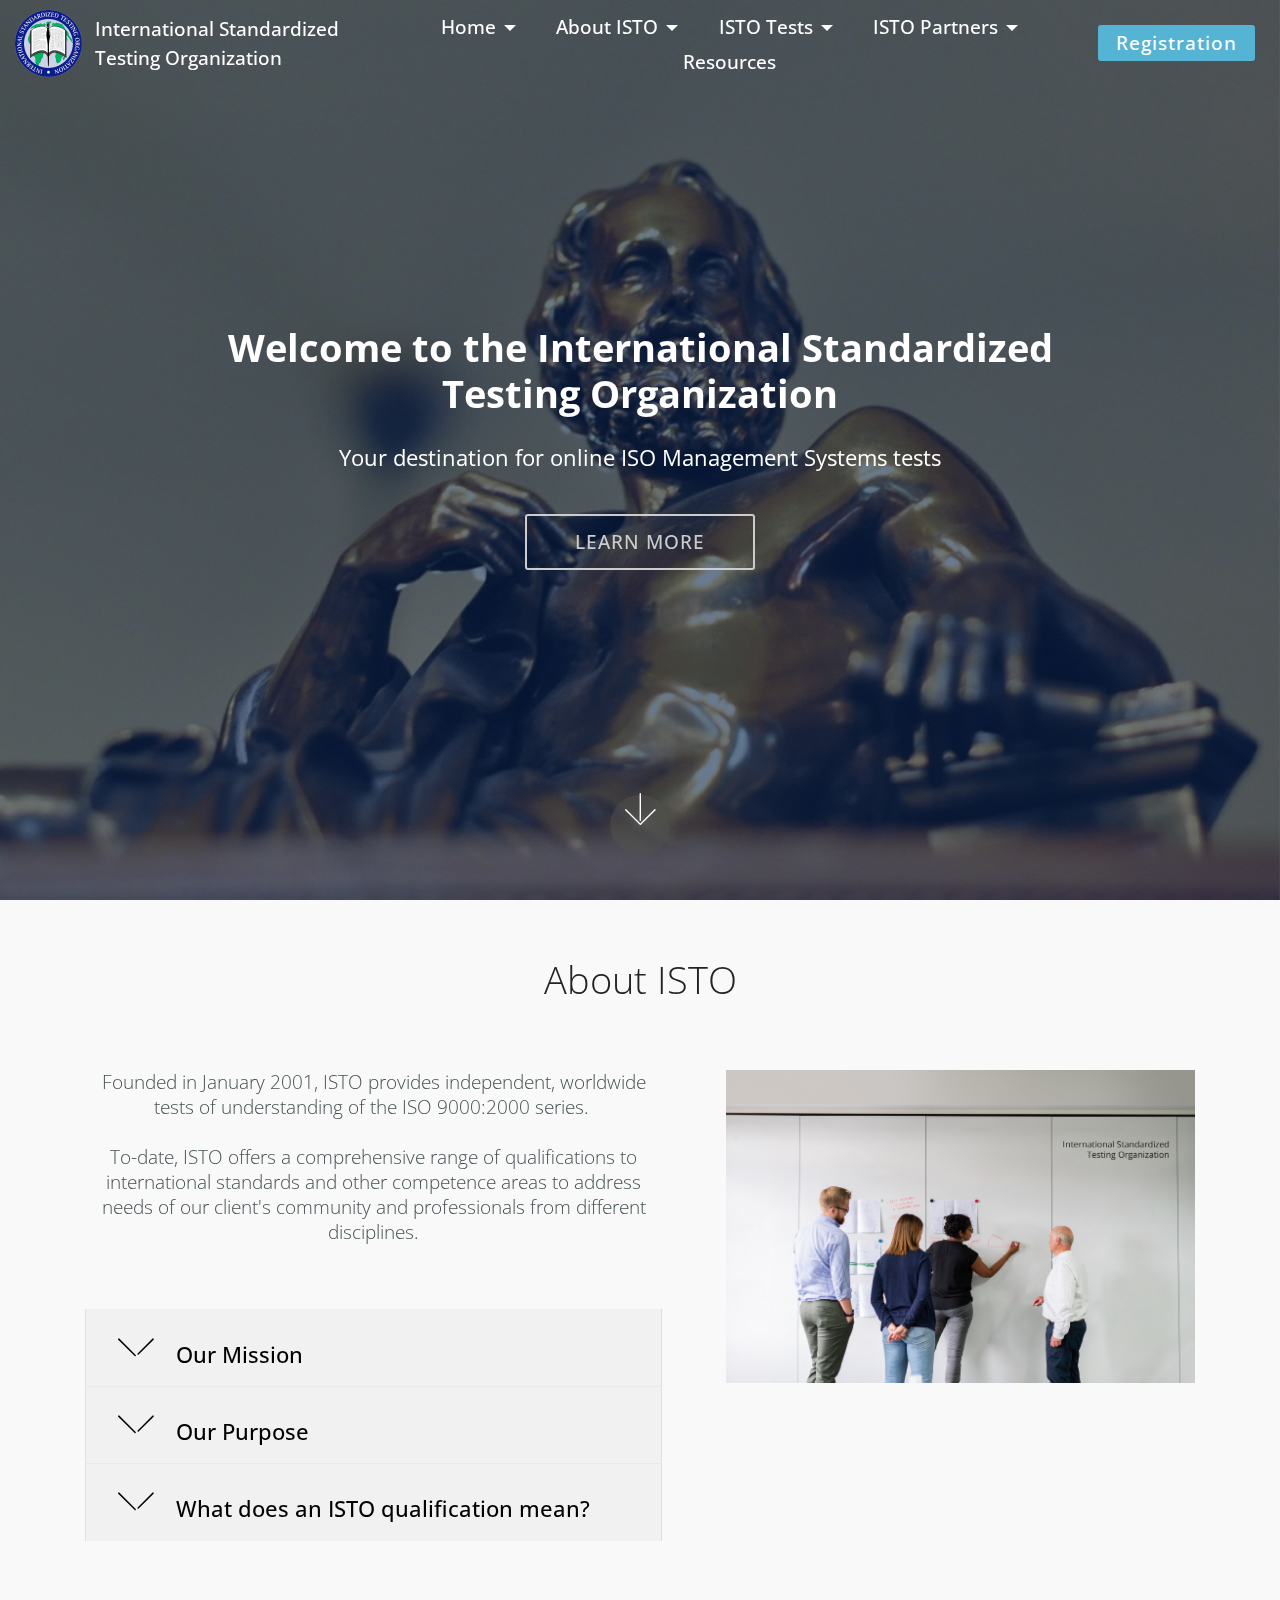
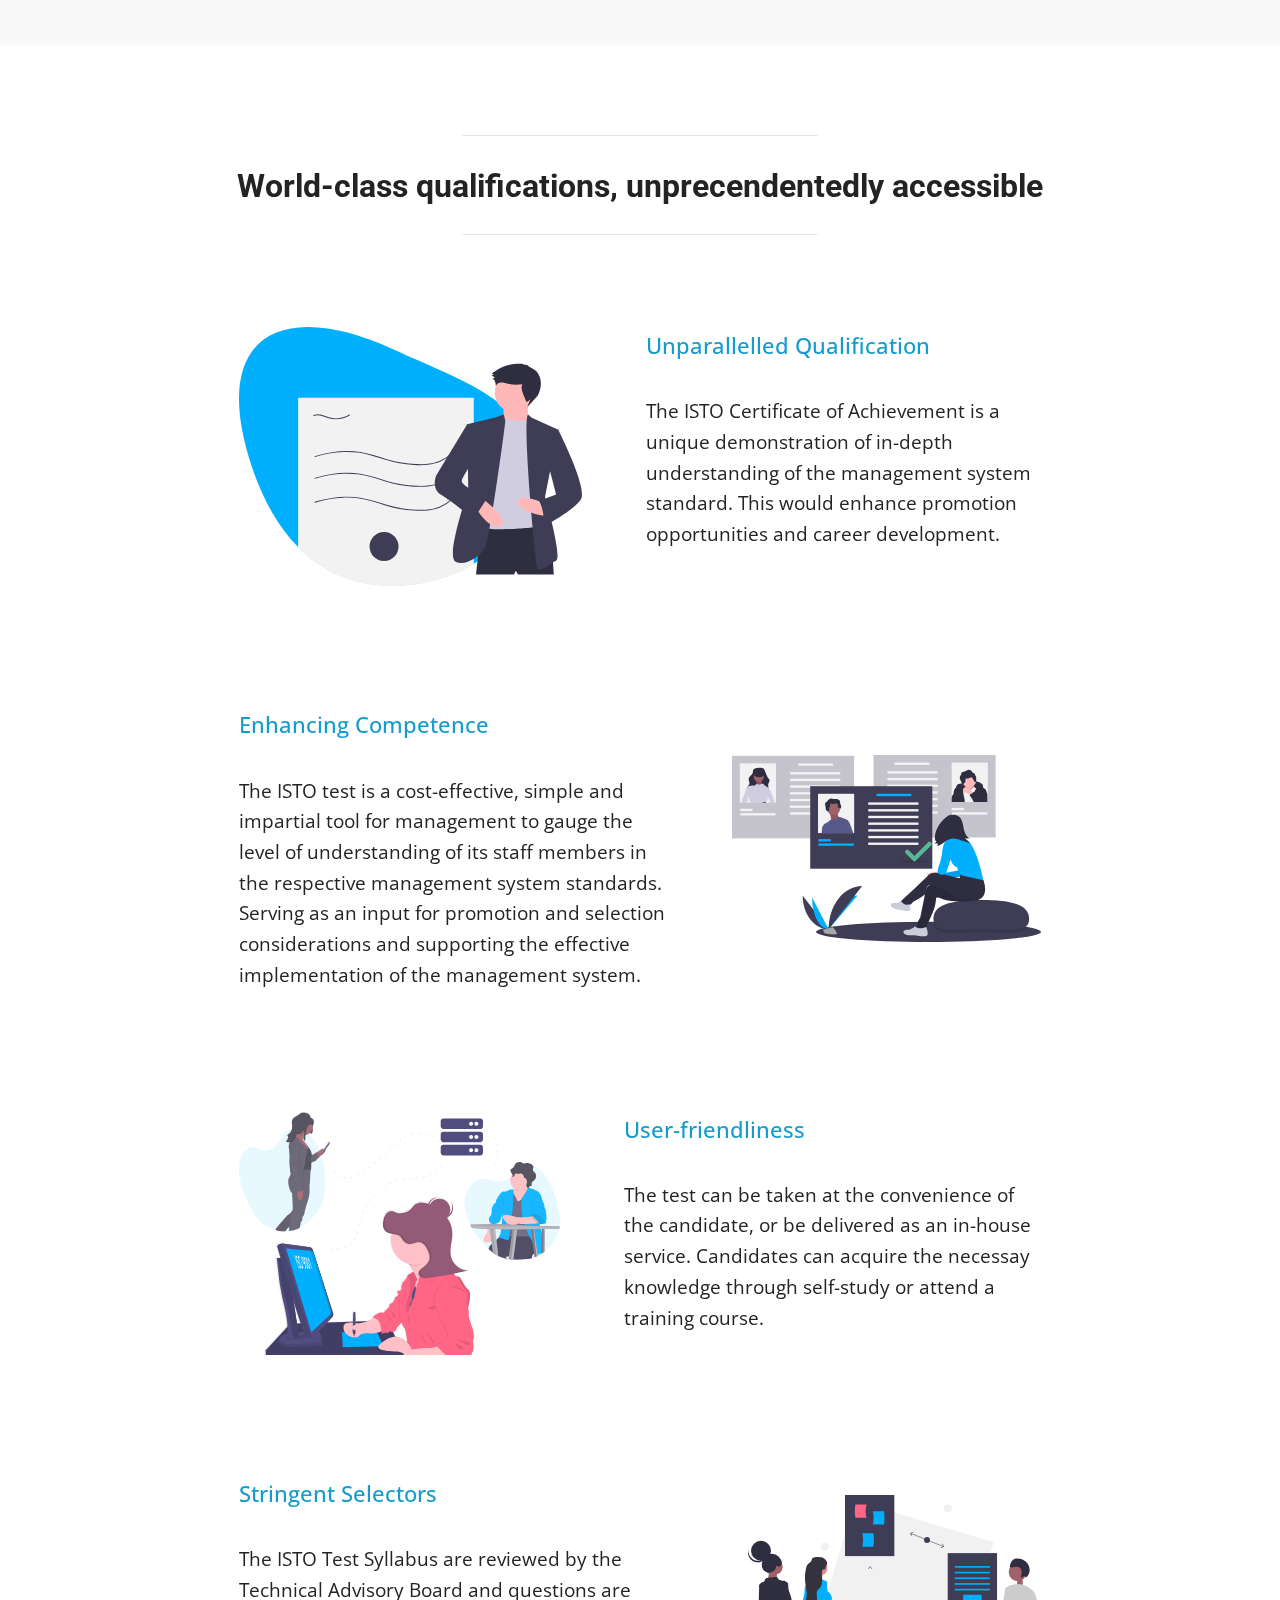
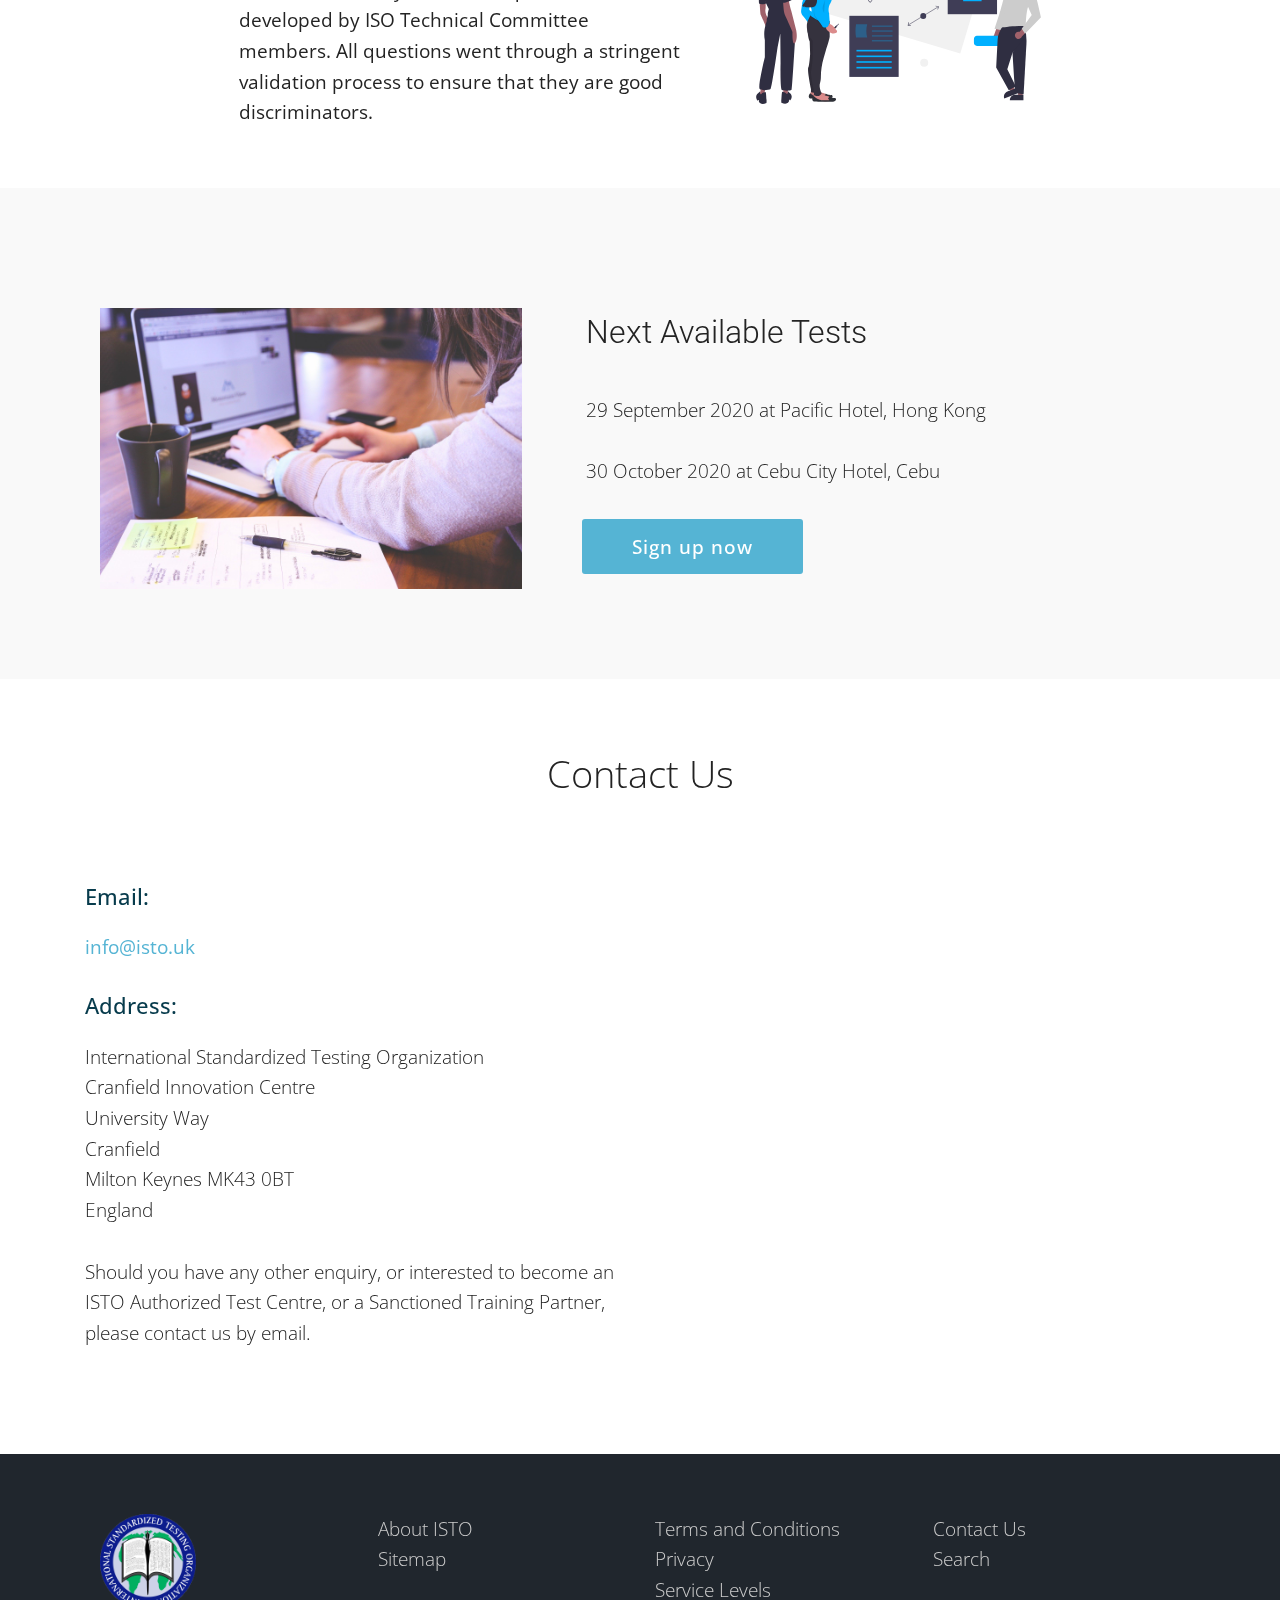
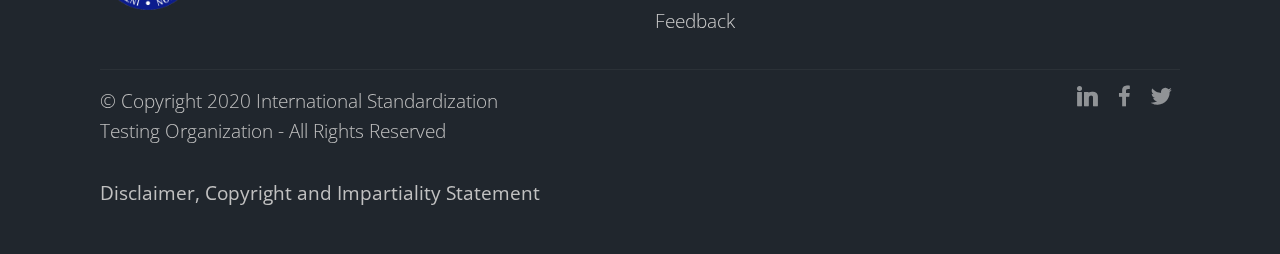
==== index.html @ c4fb092b "buttons and pics" ====
<!DOCTYPE html>
<html  >
<head>
  <!-- Site made with Mobirise Website Builder v4.12.3, https://mobirise.com -->
  <meta charset="UTF-8">
  <meta http-equiv="X-UA-Compatible" content="IE=edge">
  <meta name="generator" content="Mobirise v4.12.3, mobirise.com">
  <meta name="viewport" content="width=device-width, initial-scale=1, minimum-scale=1">
  <link rel="shortcut icon" href="assets/images/isto-logo-transparent-copy-134x134.png" type="image/x-icon">
  <meta name="description" content="ISTO | International Standardized Testing Organization">
  
  
  <title>ISTO | International Standardized Testing Organization</title>
  <link rel="stylesheet" href="assets/web/assets/mobirise-icons/mobirise-icons.css">
  <link rel="stylesheet" href="assets/bootstrap/css/bootstrap.min.css">
  <link rel="stylesheet" href="assets/bootstrap/css/bootstrap-grid.min.css">
  <link rel="stylesheet" href="assets/bootstrap/css/bootstrap-reboot.min.css">
  <link rel="stylesheet" href="assets/socicon/css/styles.css">
  <link rel="stylesheet" href="assets/tether/tether.min.css">
  <link rel="stylesheet" href="assets/dropdown/css/style.css">
  <link rel="stylesheet" href="assets/theme/css/style.css">
  <link rel="preload" as="style" href="assets/mobirise/css/mbr-additional.css"><link rel="stylesheet" href="assets/mobirise/css/mbr-additional.css" type="text/css">
  
  
  
</head>
<body>
  <section class="menu cid-s66yVhahNC" once="menu" id="menu2-71">

    

    <nav class="navbar navbar-dropdown TopMenuUnderline navbar-fixed-top navbar-expand-lg">

    
        
        
      
        
        
        <div class="container">
            <div class="navbar-brand">
                <span class="navbar-logo">
                    <a href="index.html">
                        <img src="assets/images/isto-logo-transparent-copy-134x134.png" alt="" title="" style="height: 4.2rem;">
                    </a>
                </span>
                <span class="navbar-caption-wrap"><a class="navbar-caption text-success display-4" href="index.html">International Standardized <br>Testing Organization&nbsp;</a></span>
            </div>
            <button class="navbar-toggler" type="button" data-toggle="collapse" data-target="#navbarSupportedContent" aria-controls="navbarNavAltMarkup" aria-expanded="false" aria-label="Toggle navigation">
                <div class="hamburger">
                    <span></span>
                    <span></span>
                    <span></span>
                    <span></span>
                </div>
            </button>
            <div class="collapse navbar-collapse" id="navbarSupportedContent">
                <ul class="navbar-nav nav-dropdown" data-app-modern-menu="true"><li class="nav-item dropdown">
                        <a class="nav-link link dropdown-toggle text-success display-4" href="index.html" data-toggle="dropdown-submenu" aria-expanded="false">
                            Home</a><div class="dropdown-menu"><a class="dropdown-item text-success display-4" href="index.html#home">Welcome</a><a class="dropdown-item text-success display-4" href="index.html#about">About ISTO</a><a class="dropdown-item text-success display-4" href="index.html#reasons">Why choose Us</a><a class="dropdown-item text-success display-4" href="index.html#update">Next Available Test</a><a class="dropdown-item text-success display-4" href="index.html#contact">Contact Us</a></div>
                    </li><li class="nav-item dropdown"><a class="nav-link link dropdown-toggle text-success display-4" href="index.html" data-toggle="dropdown-submenu" aria-expanded="false">About ISTO</a><div class="dropdown-menu"><a class="dropdown-item text-success display-4" href="index.html" aria-expanded="false">Who are we?</a><a class="dropdown-item text-success display-4" href="index.html" aria-expanded="false">ISTO Governance</a><a class="dropdown-item text-success display-4" href="index.html" aria-expanded="false">Core Values</a><a class="dropdown-item text-success display-4" href="index.html" aria-expanded="false">What Our Clients Say</a><a class="dropdown-item text-success display-4" href="index.html" aria-expanded="false">ISTO Policies</a></div></li><li class="nav-item dropdown"><a class="nav-link link text-success dropdown-toggle display-4" href="index.html" data-toggle="dropdown-submenu" aria-expanded="true">ISTO Tests</a><div class="dropdown-menu"><div class="dropdown"><a class="text-success dropdown-item dropdown-toggle display-4" href="abouttests.html" data-toggle="dropdown-submenu" aria-expanded="false">About ISTO Test</a><div class="dropdown-menu dropdown-submenu"><a class="text-success dropdown-item display-4" href="abouttests.html#introduction">Introduction</a><a class="text-success dropdown-item display-4" href="abouttests.html#significance">Significance</a><a class="text-success dropdown-item display-4" href="abouttests.html#levelsandstandards">Levels of Test and Standards</a><a class="text-success dropdown-item display-4" href="abouttests.html#analytics">Test Analytics</a><a class="text-success dropdown-item display-4" href="abouttests.html#outcome">Test Oucome</a></div></div><div class="dropdown"><a class="text-success dropdown-item dropdown-toggle display-4" href="#top" data-toggle="dropdown-submenu" aria-expanded="false">Schedules and Registration</a><div class="dropdown-menu dropdown-submenu"><a class="text-success dropdown-item display-4" href="tests.html#schedule">Test Schedules</a><a class="text-success dropdown-item display-4" href="tests.html#registrationprocess">Test Registration</a><a class="text-success dropdown-item display-4" href="tests.html#centres">Computer-based Test Centres</a><a class="text-success dropdown-item display-4" href="tests.html#faq">FAQ</a></div></div><div class="dropdown"><a class="text-success dropdown-item dropdown-toggle display-4" href="#top" data-toggle="dropdown-submenu" aria-expanded="true">Getting Prepared</a><div class="dropdown-menu dropdown-submenu"><a class="text-success dropdown-item display-4" href="preparation.html#getprepared">1. Getting Prepared</a><a class="text-success dropdown-item display-4" href="preparation.html#nightbefore">2. The Night Before</a><a class="text-success dropdown-item display-4" href="preparation.html#expect">3. What to Expect</a><a class="text-success dropdown-item display-4" href="preparation.html#testing">4. During the Test</a><a class="text-success dropdown-item display-4" href="preparation.html#finish">5. After the Test</a></div></div></div></li><li class="nav-item dropdown"><a class="nav-link link text-success dropdown-toggle display-4" href="index.html" data-toggle="dropdown-submenu" aria-expanded="false">ISTO Partners</a><div class="dropdown-menu"><a class="text-success dropdown-item display-4" href="partner.html">Become an Authorized Test Centre</a><a class="text-success dropdown-item display-4" href="stp.html">Sanctioned Training Partners (STP)</a></div></li><li class="nav-item"><a class="nav-link link text-success display-4" href="index.html">Resources</a></li></ul>
                
                <div class="navbar-buttons mbr-section-btn"><a class="btn btn-sm btn-danger display-4" href="index.html" target="_blank">Registration</a></div>
            </div>
        </div>
    </nav>

</section>

<section class="engine"><a href="https://mobirise.info/o">free portfolio site templates</a></section><section class="header5 cid-s11t3XRa7o mbr-fullscreen mbr-parallax-background" id="home">

    

    <div class="mbr-overlay" style="opacity: 0.6; background-color: rgb(7, 33, 81);">
    </div>
    <div class="container">
        <div class="row justify-content-center">
            <div class="mbr-white col-md-10">
                <h1 class="mbr-section-title align-center pb-3 mbr-fonts-style display-1"><strong>Welcome to the International Standardized Testing Organization</strong></h1>
                <p class="mbr-text align-center display-5 pb-3 mbr-fonts-style">
                   Your destination for online ISO Management Systems tests
                </p>
                <div class="mbr-section-btn align-center"><a class="btn btn-md btn-success-outline display-4" href="index.html#accordion2-r">LEARN MORE</a></div>
            </div>
        </div>
    </div>

    <div class="mbr-arrow hidden-sm-down" aria-hidden="true">
        <a href="index.html#accordion2-r">
            <i class="mbri-down mbr-iconfont"></i>
        </a>
    </div>
</section>

<section class="mbr-section content4 cid-s5Eyf2fXId" id="about">

    

    <div class="container">
        <div class="media-container-row">
            <div class="title col-12 col-md-8">
                <h2 class="align-center pb-3 mbr-fonts-style display-1">
                    About ISTO</h2>
                
                
            </div>
        </div>
    </div>
</section>

<section class="accordion2 cid-s11pBnctIb" id="accordion2-r">

    


    
    <div class="container">
        <div class="media-container-row pt-5">
            <div class="accordion-content">
                
                <h3 class="mbr-section-subtitle align-center mbr-light mbr-fonts-style display-7">Founded in January 2001, ISTO provides independent, worldwide tests of understanding of the ISO 9000:2000 series.&nbsp;<div><br></div><div>To-date, ISTO offers a comprehensive range of qualifications to international standards and other competence areas to address needs of our client's community and professionals from different disciplines.</div></h3>
                <div id="bootstrap-accordion_2" class="panel-group accordionStyles accordion pt-5 mt-3" role="tablist" aria-multiselectable="true">
                        <div class="card">
                            <div class="card-header" role="tab" id="headingOne">
                                <a role="button" class="collapsed panel-title text-black" data-toggle="collapse" data-core="" href="#collapse1_2" aria-expanded="false" aria-controls="collapse1">
                                    <h4 class="mbr-fonts-style display-5">
                                        <span class="sign mbr-iconfont mbri-arrow-down inactive"></span>&nbsp;Our Mission</h4>
                                </a>
                            </div>
                            <div id="collapse1_2" class="panel-collapse noScroll collapse" role="tabpanel" aria-labelledby="headingOne" data-parent="#bootstrap-accordion_2">
                                <div class="panel-body p-4">
                                    <p class="mbr-fonts-style panel-text display-7">
                                       To provide independent and impartial, cost-effective, respected and globally recognized qualifications in international standards or other competence areas to individuals around the globe.</p>
                                </div>
                            </div>
                        </div>
                
                        <div class="card">
                            <div class="card-header" role="tab" id="headingTwo">
                                <a role="button" class="collapsed panel-title text-black" data-toggle="collapse" data-core="" href="#collapse2_2" aria-expanded="false" aria-controls="collapse2">
                                    <h4 class="mbr-fonts-style mbr-fonts-style display-5">
                                        <span class="sign mbr-iconfont mbri-arrow-down inactive"></span>&nbsp;Our Purpose</h4>
                                </a>
                                
                            </div>
                            <div id="collapse2_2" class="panel-collapse noScroll collapse" role="tabpanel" aria-labelledby="headingTwo" data-parent="#bootstrap-accordion_2">
                                <div class="panel-body p-4">
                                    <p class="mbr-fonts-style panel-text display-7">
                                       To enhance the effectiveness of ISO management system standards implementation by offering global benchmark qualifications in the understanding and implementation of the standards.</p>
                                </div>
                            </div>
                        </div>
                
                        <div class="card">
                            <div class="card-header" role="tab" id="headingThree">
                                <a role="button" class="collapsed panel-title text-black" data-toggle="collapse" data-core="" href="#collapse3_2" aria-expanded="false" aria-controls="collapse3">
                                    <h4 class="mbr-fonts-style display-5">
                                        <span class="sign mbr-iconfont mbri-arrow-down inactive"></span>&nbsp;What does an ISTO qualification mean?</h4>
                                </a>
                            </div>
                            <div id="collapse3_2" class="panel-collapse noScroll collapse" role="tabpanel" aria-labelledby="headingThree" data-parent="#bootstrap-accordion_2">
                                <div class="panel-body p-4">
                                    <p class="mbr-fonts-style panel-text display-7">‣ &nbsp;an opportunity for professionals to demonstrate their knowledge and skills<br>‣ &nbsp;a platform to acquire qualifications in the understanding and implementation of the standards and other competence areas<br>‣ &nbsp;satisfies the often-required criteria in the selection of staff members<br>‣ &nbsp;a basis for the responsible dissemination of knowledge by training organizations<br>‣ &nbsp;a validating tool on continuing professional development<br></p>
                                </div>
                            </div>
                        </div>
                
                        
                
                        
                
                        
                </div>
            </div>
            <div class="mbr-figure" style="width: 87%;">
                    <img src="assets/images/isto-meeting2-copy.png" alt="Mobirise" title="">
            </div>
        </div>
    </div>
</section>

<section class="mbr-section article content9 cid-s66Vsfl715" id="content9-7g">
    
     

    <div class="container">
        <div class="inner-container" style="width: 100%;">
            <hr class="line" style="width: 32%;">
            <div class="section-text align-center mbr-fonts-style display-2"><strong>World-class qualifications, unprecendentedly accessible</strong></div>
            <hr class="line" style="width: 32%;">
        </div>
        </div>
</section>

<section class="mbr-section content6 cid-s66Pj6jZiw" id="content6-79">
    
     
    
    <div class="container">
        <div class="media-container-row">
            <div class="col-12 col-md-9">
                <div class="media-container-row">
                    <div class="mbr-figure" style="width: 95%;">
                      <img src="assets/images/undraw-certificate-343v-1.svg" alt="Mobirise" title="">  
                    </div>
                    <div class="media-content">
                    <h2 class="mbr-title pt-2 mbr-fonts-style display-5">Unparallelled Qualification&nbsp;</h2>
                        <div class="mbr-section-text">
                            <p class="mbr-text mb-0 mbr-fonts-style display-7"><br>The ISTO Certificate of Achievement is a unique demonstration of in-depth understanding of the management system standard.  This would enhance promotion opportunities and career development.</p>
                        </div>
                    </div>
                </div>
            </div>
        </div>
    </div>
</section>

<section class="mbr-section content6 cid-s66RlLTtlg" id="content6-7d">
    
     
    
    <div class="container">
        <div class="media-container-row">
            <div class="col-12 col-md-9">
                <div class="media-container-row">
                    <div class="mbr-figure" style="width: 80%;">
                      <img src="assets/images/undraw-hire-te5y.svg" alt="Mobirise" title="">  
                    </div>
                    <div class="media-content">
                    <h2 class="mbr-title pt-2 mbr-fonts-style display-5">Enhancing Competence</h2>
                        <div class="mbr-section-text">
                            <p class="mbr-text mb-0 mbr-fonts-style display-7"><br>The ISTO test is a cost-effective, simple and impartial tool for management to gauge the level of understanding of its staff members in the respective management system standards.  Serving as an input for promotion and selection considerations and supporting the effective implementation of the management system.</p>
                        </div>
                    </div>
                </div>
            </div>
        </div>
    </div>
</section>

<section class="mbr-section content6 cid-s66RmeBFLn" id="content6-7e">
    
     
    
    <div class="container">
        <div class="media-container-row">
            <div class="col-12 col-md-9">
                <div class="media-container-row">
                    <div class="mbr-figure" style="width: 85%;">
                      <img src="assets/images/userfriendly.svg" alt="Mobirise" title="">  
                    </div>
                    <div class="media-content">
                    <h2 class="mbr-title pt-2 mbr-fonts-style display-5">User-friendliness</h2>
                        <div class="mbr-section-text">
                            <p class="mbr-text mb-0 mbr-fonts-style display-7"><br>The test can be taken at the convenience of the candidate, or be delivered as an in-house service. Candidates can acquire the necessay knowledge through self-study or attend a training course.</p>
                        </div>
                    </div>
                </div>
            </div>
        </div>
    </div>
</section>

<section class="mbr-section content6 cid-s66RHcBLVm" id="content6-7f">
    
     
    
    <div class="container">
        <div class="media-container-row">
            <div class="col-12 col-md-9">
                <div class="media-container-row">
                    <div class="mbr-figure" style="width: 75%;">
                      <img src="assets/images/process-svg-1.svg" alt="Mobirise" title="">  
                    </div>
                    <div class="media-content">
                    <h2 class="mbr-title pt-2 mbr-fonts-style display-5">Stringent Selectors</h2>
                        <div class="mbr-section-text">
                            <p class="mbr-text mb-0 mbr-fonts-style display-7">
                               <strong><br></strong>The ISTO Test Syllabus are reviewed by the Technical Advisory Board and questions are developed by ISO Technical Committee members.  All questions went through a stringent validation process to ensure that they are good discriminators.<br></p>
                        </div>
                    </div>
                </div>
            </div>
        </div>
    </div>
</section>

<section class="services2 cid-s5EclpMUT2" id="update">
    <!---->
    
    <!---->
    <!--Overlay-->
    
    <!--Container-->
    <div class="container">
        <div class="col-md-12">
            <div class="media-container-row">
                <div class="mbr-figure" style="width: 45%;">
                    <img src="assets/images/mbr-14.jpg" alt="Mobirise" title="">
                </div>
                <div class="align-left aside-content">
                    <h2 class="mbr-title pt-2 mbr-fonts-style display-2">
                        Next Available Tests</h2>
                    <div class="mbr-section-text">
                        <p class="mbr-text text1 pt-2 mbr-light mbr-fonts-style display-7">
                            <br>29 September 2020 at Pacific Hotel, Hong Kong<br><br>30 October 2020 at Cebu City Hotel, Cebu<br></p>
                        
                    </div>
                    <!--Btn-->
                    <div class="mbr-section-btn pt-3 align-left"><a href="index.html" class="btn btn-danger display-4">
                            Sign up now</a></div>
                </div>
            </div>
        </div>
    </div>
</section>

<section class="mbr-section contacts1 cid-s10NAbdMNH" id="contact">
    <!---->
    
    <!---->
    <!--Overlay-->
    
    <!--Container-->
    <div class="container">
        <div class="row">
            <!--Titles-->
            <div class="title col-12">
                <h2 class="align-left mbr-fonts-style display-1">
                    Contact Us<br></h2>
                <h3 class="mbr-section-subtitle mbr-light mbr-fonts-style pt-3 display-5"><br></h3>
            </div>
            <!--Left-->
            <div class="col-12 col-md-6">
                <div class="left-block wrapper">
                    
                    <div class="b b-phone">
                        <h5 class="align-left mbr-fonts-style m-0 display-5">Email:</h5>
                        <p class="mbr-text align-left mbr-fonts-style display-7">
                            <a href="mailto:info@isto.uk">info@isto.uk</a>
                        </p>
                    </div>
                    <div class="b b-mail">
                        <h5 class="align-left mbr-fonts-style m-0 display-5">
                            Address:</h5>
                        <p class="mbr-text align-left mbr-fonts-style display-4">International Standardized Testing Organization <br>Cranfield Innovation Centre<br>University Way<br>Cranfield <br>Milton Keynes MK43 0BT<br>England<br><br>Should you have any other enquiry, or interested to become an ISTO Authorized Test Centre, or a Sanctioned Training Partner, please contact us by email.<br></p>
                    </div>
                </div>
            </div>
            <!--Right-->
            <div class="col-12 col-md-6">
                <div class="google-map"><iframe frameborder="0" style="border:0" src="https://www.google.com/maps/embed/v1/place?key=AIzaSyCy9r70T3NYf3PhvVflTo0_zdif2_IoIYs&amp;q=place_id:ChIJz3BoVFGsd0gRGIV8zJ-Ti5M" allowfullscreen=""></iframe></div>
            </div>
        </div>
    </div>
</section>

<section class="cid-s3YxJJIiMn" id="footer1-5w">

    

    

    <div class="container">
        <div class="media-container-row content text-white">
            <div class="col-12 col-md-3">
                <div class="media-wrap">
                    <a href="https://mobirise.co/">
                        <img src="assets/images/isto-logo-transparent-copy.png" alt="" title="ISTO">
                    </a>
                </div>
            </div>
            <div class="col-12 col-md-3 mbr-fonts-style display-4">
                <p class="mbr-text">About ISTO<br>Sitemap<br><br></p>
            </div>
            <div class="col-12 col-md-3 mbr-fonts-style display-4">
                <p class="mbr-text">Terms and Conditions<br>Privacy<br>Service Levels<br>Feedback</p>
            </div>
            <div class="col-12 col-md-3 mbr-fonts-style display-4">
                <p class="mbr-text">Contact Us<br>Search</p>
            </div>
        </div>
        <div class="footer-lower">
            <div class="media-container-row">
                <div class="col-sm-12">
                    <hr>
                </div>
            </div>
            <div class="media-container-row mbr-white">
                <div class="col-sm-6 copyright">
                    <p class="mbr-text mbr-fonts-style display-4">
                        © Copyright 2020 International Standardization <br>Testing Organization&nbsp;- All Rights Reserved<br><br><a href="disclaimer.html" class="text-info">Disclaimer, Copyright and Impartiality Statement</a>
                    </p>
                </div>
                <div class="col-md-6">
                    <div class="social-list align-right">
                        <div class="soc-item">
                            
                                <a href="http://testing.org"><span class="mbr-iconfont mbr-iconfont-social socicon-linkedin socicon" style="color: rgb(255, 255, 255); fill: rgb(255, 255, 255);"></span></a>
                            
                        </div>
                        <div class="soc-item">
                            <a href="https://www.facebook.com/pages/Mobirise/1616226671953247" target="_blank">
                                <span class="mbr-iconfont mbr-iconfont-social socicon-facebook socicon" style="color: rgb(255, 255, 255); fill: rgb(255, 255, 255);"></span>
                            </a>
                        </div>
                        <div class="soc-item">
                            <a href="https://www.youtube.com/c/mobirise" target="_blank">
                                <span class="mbr-iconfont mbr-iconfont-social socicon-twitter socicon"></span>
                            </a>
                        </div>
                        
                        
                        
                    </div>
                </div>
            </div>
        </div>
    </div>
</section>


  <script src="assets/web/assets/jquery/jquery.min.js"></script>
  <script src="assets/popper/popper.min.js"></script>
  <script src="assets/bootstrap/js/bootstrap.min.js"></script>
  <script src="assets/smoothscroll/smooth-scroll.js"></script>
  <script src="assets/tether/tether.min.js"></script>
  <script src="assets/mbr-switch-arrow/mbr-switch-arrow.js"></script>
  <script src="assets/dropdown/js/nav-dropdown.js"></script>
  <script src="assets/dropdown/js/navbar-dropdown.js"></script>
  <script src="assets/touchswipe/jquery.touch-swipe.min.js"></script>
  <script src="assets/parallax/jarallax.min.js"></script>
  <script src="assets/theme/js/script.js"></script>
  
  
 <div id="scrollToTop" class="scrollToTop mbr-arrow-up"><a style="text-align: center;"><i class="mbr-arrow-up-icon mbr-arrow-up-icon-cm cm-icon cm-icon-smallarrow-up"></i></a></div>
  </body>
</html>
---- assets/web/assets/mobirise-icons/mobirise-icons.css ----
@font-face {
  font-family: 'MobiriseIcons';
  src:  url('mobirise-icons.eot?spat4u');
  src:  url('mobirise-icons.eot?spat4u#iefix') format('embedded-opentype'),
    url('mobirise-icons.ttf?spat4u') format('truetype'),
    url('mobirise-icons.woff?spat4u') format('woff'),
    url('mobirise-icons.svg?spat4u#MobiriseIcons') format('svg');
  font-weight: normal;
  font-style: normal;
  font-display: swap;
}

[class^="mbri-"], [class*=" mbri-"] {
  /* use !important to prevent issues with browser extensions that change fonts */
  font-family: MobiriseIcons !important;
  speak: none;
  font-style: normal;
  font-weight: normal;
  font-variant: normal;
  text-transform: none;
  line-height: 1;

  /* Better Font Rendering =========== */
  -webkit-font-smoothing: antialiased;
  -moz-osx-font-smoothing: grayscale;
}

.mbri-add-submenu:before {
  content: "\e900";
}
.mbri-alert:before {
  content: "\e901";
}
.mbri-align-center:before {
  content: "\e902";
}
.mbri-align-justify:before {
  content: "\e903";
}
.mbri-align-left:before {
  content: "\e904";
}
.mbri-align-right:before {
  content: "\e905";
}
.mbri-android:before {
  content: "\e906";
}
.mbri-apple:before {
  content: "\e907";
}
.mbri-arrow-down:before {
  content: "\e908";
}
.mbri-arrow-next:before {
  content: "\e909";
}
.mbri-arrow-prev:before {
  content: "\e90a";
}
.mbri-arrow-up:before {
  content: "\e90b";
}
.mbri-bold:before {
  content: "\e90c";
}
.mbri-bookmark:before {
  content: "\e90d";
}
.mbri-bootstrap:before {
  content: "\e90e";
}
.mbri-briefcase:before {
  content: "\e90f";
}
.mbri-browse:before {
  content: "\e910";
}
.mbri-bulleted-list:before {
  content: "\e911";
}
.mbri-calendar:before {
  content: "\e912";
}
.mbri-camera:before {
  content: "\e913";
}
.mbri-cart-add:before {
  content: "\e914";
}
.mbri-cart-full:before {
  content: "\e915";
}
.mbri-cash:before {
  content: "\e916";
}
.mbri-change-style:before {
  content: "\e917";
}
.mbri-chat:before {
  content: "\e918";
}
.mbri-clock:before {
  content: "\e919";
}
.mbri-close:before {
  content: "\e91a";
}
.mbri-cloud:before {
  content: "\e91b";
}
.mbri-code:before {
  content: "\e91c";
}
.mbri-contact-form:before {
  content: "\e91d";
}
.mbri-credit-card:before {
  content: "\e91e";
}
.mbri-cursor-click:before {
  content: "\e91f";
}
.mbri-cust-feedback:before {
  content: "\e920";
}
.mbri-database:before {
  content: "\e921";
}
.mbri-delivery:before {
  content: "\e922";
}
.mbri-desktop:before {
  content: "\e923";
}
.mbri-devices:before {
  content: "\e924";
}
.mbri-down:before {
  content: "\e925";
}
.mbri-download:before {
  content: "\e989";
}
.mbri-drag-n-drop:before {
  content: "\e927";
}
.mbri-drag-n-drop2:before {
  content: "\e928";
}
.mbri-edit:before {
  content: "\e929";
}
.mbri-edit2:before {
  content: "\e92a";
}
.mbri-error:before {
  content: "\e92b";
}
.mbri-extension:before {
  content: "\e92c";
}
.mbri-features:before {
  content: "\e92d";
}
.mbri-file:before {
  content: "\e92e";
}
.mbri-flag:before {
  content: "\e92f";
}
.mbri-folder:before {
  content: "\e930";
}
.mbri-gift:before {
  content: "\e931";
}
.mbri-github:before {
  content: "\e932";
}
.mbri-globe:before {
  content: "\e933";
}
.mbri-globe-2:before {
  content: "\e934";
}
.mbri-growing-chart:before {
  content: "\e935";
}
.mbri-hearth:before {
  content: "\e936";
}
.mbri-help:before {
  content: "\e937";
}
.mbri-home:before {
  content: "\e938";
}
.mbri-hot-cup:before {
  content: "\e939";
}
.mbri-idea:before {
  content: "\e93a";
}
.mbri-image-gallery:before {
  content: "\e93b";
}
.mbri-image-slider:before {
  content: "\e93c";
}
.mbri-info:before {
  content: "\e93d";
}
.mbri-italic:before {
  content: "\e93e";
}
.mbri-key:before {
  content: "\e93f";
}
.mbri-laptop:before {
  content: "\e940";
}
.mbri-layers:before {
  content: "\e941";
}
.mbri-left-right:before {
  content: "\e942";
}
.mbri-left:before {
  content: "\e943";
}
.mbri-letter:before {
  content: "\e944";
}
.mbri-like:before {
  content: "\e945";
}
.mbri-link:before {
  content: "\e946";
}
.mbri-lock:before {
  content: "\e947";
}
.mbri-login:before {
  content: "\e948";
}
.mbri-logout:before {
  content: "\e949";
}
.mbri-magic-stick:before {
  content: "\e94a";
}
.mbri-map-pin:before {
  content: "\e94b";
}
.mbri-menu:before {
  content: "\e94c";
}
.mbri-mobile:before {
  content: "\e94d";
}
.mbri-mobile2:before {
  content: "\e94e";
}
.mbri-mobirise:before {
  content: "\e94f";
}
.mbri-more-horizontal:before {
  content: "\e950";
}
.mbri-more-vertical:before {
  content: "\e951";
}
.mbri-music:before {
  content: "\e952";
}
.mbri-new-file:before {
  content: "\e953";
}
.mbri-numbered-list:before {
  content: "\e954";
}
.mbri-opened-folder:before {
  content: "\e955";
}
.mbri-pages:before {
  content: "\e956";
}
.mbri-paper-plane:before {
  content: "\e957";
}
.mbri-paperclip:before {
  content: "\e958";
}
.mbri-photo:before {
  content: "\e959";
}
.mbri-photos:before {
  content: "\e95a";
}
.mbri-pin:before {
  content: "\e95b";
}
.mbri-play:before {
  content: "\e95c";
}
.mbri-plus:before {
  content: "\e95d";
}
.mbri-preview:before {
  content: "\e95e";
}
.mbri-print:before {
  content: "\e95f";
}
.mbri-protect:before {
  content: "\e960";
}
.mbri-question:before {
  content: "\e961";
}
.mbri-quote-left:before {
  content: "\e962";
}
.mbri-quote-right:before {
  content: "\e963";
}
.mbri-refresh:before {
  content: "\e964";
}
.mbri-responsive:before {
  content: "\e965";
}
.mbri-right:before {
  content: "\e966";
}
.mbri-rocket:before {
  content: "\e967";
}
.mbri-sad-face:before {
  content: "\e968";
}
.mbri-sale:before {
  content: "\e969";
}
.mbri-save:before {
  content: "\e96a";
}
.mbri-search:before {
  content: "\e96b";
}
.mbri-setting:before {
  content: "\e96c";
}
.mbri-setting2:before {
  content: "\e96d";
}
.mbri-setting3:before {
  content: "\e96e";
}
.mbri-share:before {
  content: "\e96f";
}
.mbri-shopping-bag:before {
  content: "\e970";
}
.mbri-shopping-basket:before {
  content: "\e971";
}
.mbri-shopping-cart:before {
  content: "\e972";
}
.mbri-sites:before {
  content: "\e973";
}
.mbri-smile-face:before {
  content: "\e974";
}
.mbri-speed:before {
  content: "\e975";
}
.mbri-star:before {
  content: "\e976";
}
.mbri-success:before {
  content: "\e977";
}
.mbri-sun:before {
  content: "\e978";
}
.mbri-sun2:before {
  content: "\e979";
}
.mbri-tablet:before {
  content: "\e97a";
}
.mbri-tablet-vertical:before {
  content: "\e97b";
}
.mbri-target:before {
  content: "\e97c";
}
.mbri-timer:before {
  content: "\e97d";
}
.mbri-to-ftp:before {
  content: "\e97e";
}
.mbri-to-local-drive:before {
  content: "\e97f";
}
.mbri-touch-swipe:before {
  content: "\e980";
}
.mbri-touch:before {
  content: "\e981";
}
.mbri-trash:before {
  content: "\e982";
}
.mbri-underline:before {
  content: "\e983";
}
.mbri-unlink:before {
  content: "\e984";
}
.mbri-unlock:before {
  content: "\e985";
}
.mbri-up-down:before {
  content: "\e986";
}
.mbri-up:before {
  content: "\e987";
}
.mbri-update:before {
  content: "\e988";
}
.mbri-upload:before {
 content: "\e926"; 
}
.mbri-user:before {
  content: "\e98a";
}
.mbri-user2:before {
  content: "\e98b";
}
.mbri-users:before {
  content: "\e98c";
}
.mbri-video:before {
  content: "\e98d";
}
.mbri-video-play:before {
  content: "\e98e";
}
.mbri-watch:before {
  content: "\e98f";
}
.mbri-website-theme:before {
  content: "\e990";
}
.mbri-wifi:before {
  content: "\e991";
}
.mbri-windows:before {
  content: "\e992";
}
.mbri-zoom-out:before {
  content: "\e993";
}
.mbri-redo:before {
  content: "\e994";
}
.mbri-undo:before {
  content: "\e995";
}
---- assets/socicon/css/styles.css ----
@charset "UTF-8";

@font-face {
  font-family: 'Socicon';
  src:  url('../fonts/socicon.eot');
  src:  url('../fonts/socicon.eot?#iefix') format('embedded-opentype'),
    url('../fonts/socicon.woff2') format('woff2'),
    url('../fonts/socicon.ttf') format('truetype'),
    url('../fonts/socicon.woff') format('woff'),
    url('../fonts/socicon.svg#socicon') format('svg');
  font-weight: normal;
  font-style: normal;
}

[data-icon]:before {
  font-family: "socicon" !important;
  content: attr(data-icon);
  font-style: normal !important;
  font-weight: normal !important;
  font-variant: normal !important;
  text-transform: none !important;
  speak: none;
  line-height: 1;
  -webkit-font-smoothing: antialiased;
  -moz-osx-font-smoothing: grayscale;
}

[class^="socicon-"], [class*=" socicon-"] {
  /* use !important to prevent issues with browser extensions that change fonts */
  font-family: 'Socicon' !important;
  speak: none;
  font-style: normal;
  font-weight: normal;
  font-variant: normal;
  text-transform: none;
  line-height: 1;

  /* Better Font Rendering =========== */
  -webkit-font-smoothing: antialiased;
  -moz-osx-font-smoothing: grayscale;
}

.socicon-eitaa:before {
  content: "\e97c";
}
.socicon-soroush:before {
  content: "\e97d";
}
.socicon-bale:before {
  content: "\e97e";
}
.socicon-zazzle:before {
  content: "\e97b";
}
.socicon-society6:before {
  content: "\e97a";
}
.socicon-redbubble:before {
  content: "\e979";
}
.socicon-avvo:before {
  content: "\e978";
}
.socicon-stitcher:before {
  content: "\e977";
}
.socicon-googlehangouts:before {
  content: "\e974";
}
.socicon-dlive:before {
  content: "\e975";
}
.socicon-vsco:before {
  content: "\e976";
}
.socicon-flipboard:before {
  content: "\e973";
}
.socicon-ubuntu:before {
  content: "\e958";
}
.socicon-artstation:before {
  content: "\e959";
}
.socicon-invision:before {
  content: "\e95a";
}
.socicon-torial:before {
  content: "\e95b";
}
.socicon-collectorz:before {
  content: "\e95c";
}
.socicon-seenthis:before {
  content: "\e95d";
}
.socicon-googleplaymusic:before {
  content: "\e95e";
}
.socicon-debian:before {
  content: "\e95f";
}
.socicon-filmfreeway:before {
  content: "\e960";
}
.socicon-gnome:before {
  content: "\e961";
}
.socicon-itchio:before {
  content: "\e962";
}
.socicon-jamendo:before {
  content: "\e963";
}
.socicon-mix:before {
  content: "\e964";
}
.socicon-sharepoint:before {
  content: "\e965";
}
.socicon-tinder:before {
  content: "\e966";
}
.socicon-windguru:before {
  content: "\e967";
}
.socicon-cdbaby:before {
  content: "\e968";
}
.socicon-elementaryos:before {
  content: "\e969";
}
.socicon-stage32:before {
  content: "\e96a";
}
.socicon-tiktok:before {
  content: "\e96b";
}
.socicon-gitter:before {
  content: "\e96c";
}
.socicon-letterboxd:before {
  content: "\e96d";
}
.socicon-threema:before {
  content: "\e96e";
}
.socicon-splice:before {
  content: "\e96f";
}
.socicon-metapop:before {
  content: "\e970";
}
.socicon-naver:before {
  content: "\e971";
}
.socicon-remote:before {
  content: "\e972";
}
.socicon-internet:before {
  content: "\e957";
}
.socicon-moddb:before {
  content: "\e94b";
}
.socicon-indiedb:before {
  content: "\e94c";
}
.socicon-traxsource:before {
  content: "\e94d";
}
.socicon-gamefor:before {
  content: "\e94e";
}
.socicon-pixiv:before {
  content: "\e94f";
}
.socicon-myanimelist:before {
  content: "\e950";
}
.socicon-blackberry:before {
  content: "\e951";
}
.socicon-wickr:before {
  content: "\e952";
}
.socicon-spip:before {
  content: "\e953";
}
.socicon-napster:before {
  content: "\e954";
}
.socicon-beatport:before {
  content: "\e955";
}
.socicon-hackerone:before {
  content: "\e956";
}
.socicon-hackernews:before {
  content: "\e946";
}
.socicon-smashwords:before {
  content: "\e947";
}
.socicon-kobo:before {
  content: "\e948";
}
.socicon-bookbub:before {
  content: "\e949";
}
.socicon-mailru:before {
  content: "\e94a";
}
.socicon-gitlab:before {
  content: "\e945";
}
.socicon-instructables:before {
  content: "\e944";
}
.socicon-portfolio:before {
  content: "\e943";
}
.socicon-codered:before {
  content: "\e940";
}
.socicon-origin:before {
  content: "\e941";
}
.socicon-nextdoor:before {
  content: "\e942";
}
.socicon-udemy:before {
  content: "\e93f";
}
.socicon-livemaster:before {
  content: "\e93e";
}
.socicon-crunchbase:before {
  content: "\e93b";
}
.socicon-homefy:before {
  content: "\e93c";
}
.socicon-calendly:before {
  content: "\e93d";
}
.socicon-realtor:before {
  content: "\e90f";
}
.socicon-tidal:before {
  content: "\e910";
}
.socicon-qobuz:before {
  content: "\e911";
}
.socicon-natgeo:before {
  content: "\e912";
}
.socicon-mastodon:before {
  content: "\e913";
}
.socicon-unsplash:before {
  content: "\e914";
}
.socicon-homeadvisor:before {
  content: "\e915";
}
.socicon-angieslist:before {
  content: "\e916";
}
.socicon-codepen:before {
  content: "\e917";
}
.socicon-slack:before {
  content: "\e918";
}
.socicon-openaigym:before {
  content: "\e919";
}
.socicon-logmein:before {
  content: "\e91a";
}
.socicon-fiverr:before {
  content: "\e91b";
}
.socicon-gotomeeting:before {
  content: "\e91c";
}
.socicon-aliexpress:before {
  content: "\e91d";
}
.socicon-guru:before {
  content: "\e91e";
}
.socicon-appstore:before {
  content: "\e91f";
}
.socicon-homes:before {
  content: "\e920";
}
.socicon-zoom:before {
  content: "\e921";
}
.socicon-alibaba:before {
  content: "\e922";
}
.socicon-craigslist:before {
  content: "\e923";
}
.socicon-wix:before {
  content: "\e924";
}
.socicon-redfin:before {
  content: "\e925";
}
.socicon-googlecalendar:before {
  content: "\e926";
}
.socicon-shopify:before {
  content: "\e927";
}
.socicon-freelancer:before {
  content: "\e928";
}
.socicon-seedrs:before {
  content: "\e929";
}
.socicon-bing:before {
  content: "\e92a";
}
.socicon-doodle:before {
  content: "\e92b";
}
.socicon-bonanza:before {
  content: "\e92c";
}
.socicon-squarespace:before {
  content: "\e92d";
}
.socicon-toptal:before {
  content: "\e92e";
}
.socicon-gust:before {
  content: "\e92f";
}
.socicon-ask:before {
  content: "\e930";
}
.socicon-trulia:before {
  content: "\e931";
}
.socicon-loomly:before {
  content: "\e932";
}
.socicon-ghost:before {
  content: "\e933";
}
.socicon-upwork:before {
  content: "\e934";
}
.socicon-fundable:before {
  content: "\e935";
}
.socicon-booking:before {
  content: "\e936";
}
.socicon-googlemaps:before {
  content: "\e937";
}
.socicon-zillow:before {
  content: "\e938";
}
.socicon-niconico:before {
  content: "\e939";
}
.socicon-toneden:before {
  content: "\e93a";
}
.socicon-augment:before {
  content: "\e908";
}
.socicon-bitbucket:before {
  content: "\e909";
}
.socicon-fyuse:before {
  content: "\e90a";
}
.socicon-yt-gaming:before {
  content: "\e90b";
}
.socicon-sketchfab:before {
  content: "\e90c";
}
.socicon-mobcrush:before {
  content: "\e90d";
}
.socicon-microsoft:before {
  content: "\e90e";
}
.socicon-pandora:before {
  content: "\e907";
}
.socicon-messenger:before {
  content: "\e906";
}
.socicon-gamewisp:before {
  content: "\e905";
}
.socicon-bloglovin:before {
  content: "\e904";
}
.socicon-tunein:before {
  content: "\e903";
}
.socicon-gamejolt:before {
  content: "\e901";
}
.socicon-trello:before {
  content: "\e902";
}
.socicon-spreadshirt:before {
  content: "\e900";
}
.socicon-500px:before {
  content: "\e000";
}
.socicon-8tracks:before {
  content: "\e001";
}
.socicon-airbnb:before {
  content: "\e002";
}
.socicon-alliance:before {
  content: "\e003";
}
.socicon-amazon:before {
  content: "\e004";
}
.socicon-amplement:before {
  content: "\e005";
}
.socicon-android:before {
  content: "\e006";
}
.socicon-angellist:before {
  content: "\e007";
}
.socicon-apple:before {
  content: "\e008";
}
.socicon-appnet:before {
  content: "\e009";
}
.socicon-baidu:before {
  content: "\e00a";
}
.socicon-bandcamp:before {
  content: "\e00b";
}
.socicon-battlenet:before {
  content: "\e00c";
}
.socicon-mixer:before {
  content: "\e00d";
}
.socicon-bebee:before {
  content: "\e00e";
}
.socicon-bebo:before {
  content: "\e00f";
}
.socicon-behance:before {
  content: "\e010";
}
.socicon-blizzard:before {
  content: "\e011";
}
.socicon-blogger:before {
  content: "\e012";
}
.socicon-buffer:before {
  content: "\e013";
}
.socicon-chrome:before {
  content: "\e014";
}
.socicon-coderwall:before {
  content: "\e015";
}
.socicon-curse:before {
  content: "\e016";
}
.socicon-dailymotion:before {
  content: "\e017";
}
.socicon-deezer:before {
  content: "\e018";
}
.socicon-delicious:before {
  content: "\e019";
}
.socicon-deviantart:before {
  content: "\e01a";
}
.socicon-diablo:before {
  content: "\e01b";
}
.socicon-digg:before {
  content: "\e01c";
}
.socicon-discord:before {
  content: "\e01d";
}
.socicon-disqus:before {
  content: "\e01e";
}
.socicon-douban:before {
  content: "\e01f";
}
.socicon-draugiem:before {
  content: "\e020";
}
.socicon-dribbble:before {
  content: "\e021";
}
.socicon-drupal:before {
  content: "\e022";
}
.socicon-ebay:before {
  content: "\e023";
}
.socicon-ello:before {
  content: "\e024";
}
.socicon-endomodo:before {
  content: "\e025";
}
.socicon-envato:before {
  content: "\e026";
}
.socicon-etsy:before {
  content: "\e027";
}
.socicon-facebook:before {
  content: "\e028";
}
.socicon-feedburner:before {
  content: "\e029";
}
.socicon-filmweb:before {
  content: "\e02a";
}
.socicon-firefox:before {
  content: "\e02b";
}
.socicon-flattr:before {
  content: "\e02c";
}
.socicon-flickr:before {
  content: "\e02d";
}
.socicon-formulr:before {
  content: "\e02e";
}
.socicon-forrst:before {
  content: "\e02f";
}
.socicon-foursquare:before {
  content: "\e030";
}
.socicon-friendfeed:before {
  content: "\e031";
}
.socicon-github:before {
  content: "\e032";
}
.socicon-goodreads:before {
  content: "\e033";
}
.socicon-google:before {
  content: "\e034";
}
.socicon-googlescholar:before {
  content: "\e035";
}
.socicon-googlegroups:before {
  content: "\e036";
}
.socicon-googlephotos:before {
  content: "\e037";
}
.socicon-googleplus:before {
  content: "\e038";
}
.socicon-grooveshark:before {
  content: "\e039";
}
.socicon-hackerrank:before {
  content: "\e03a";
}
.socicon-hearthstone:before {
  content: "\e03b";
}
.socicon-hellocoton:before {
  content: "\e03c";
}
.socicon-heroes:before {
  content: "\e03d";
}
.socicon-smashcast:before {
  content: "\e03e";
}
.socicon-horde:before {
  content: "\e03f";
}
.socicon-houzz:before {
  content: "\e040";
}
.socicon-icq:before {
  content: "\e041";
}
.socicon-identica:before {
  content: "\e042";
}
.socicon-imdb:before {
  content: "\e043";
}
.socicon-instagram:before {
  content: "\e044";
}
.socicon-issuu:before {
  content: "\e045";
}
.socicon-istock:before {
  content: "\e046";
}
.socicon-itunes:before {
  content: "\e047";
}
.socicon-keybase:before {
  content: "\e048";
}
.socicon-lanyrd:before {
  content: "\e049";
}
.socicon-lastfm:before {
  content: "\e04a";
}
.socicon-line:before {
  content: "\e04b";
}
.socicon-linkedin:before {
  content: "\e04c";
}
.socicon-livejournal:before {
  content: "\e04d";
}
.socicon-lyft:before {
  content: "\e04e";
}
.socicon-macos:before {
  content: "\e04f";
}
.socicon-mail:before {
  content: "\e050";
}
.socicon-medium:before {
  content: "\e051";
}
.socicon-meetup:before {
  content: "\e052";
}
.socicon-mixcloud:before {
  content: "\e053";
}
.socicon-modelmayhem:before {
  content: "\e054";
}
.socicon-mumble:before {
  content: "\e055";
}
.socicon-myspace:before {
  content: "\e056";
}
.socicon-newsvine:before {
  content: "\e057";
}
.socicon-nintendo:before {
  content: "\e058";
}
.socicon-npm:before {
  content: "\e059";
}
.socicon-odnoklassniki:before {
  content: "\e05a";
}
.socicon-openid:before {
  content: "\e05b";
}
.socicon-opera:before {
  content: "\e05c";
}
.socicon-outlook:before {
  content: "\e05d";
}
.socicon-overwatch:before {
  content: "\e05e";
}
.socicon-patreon:before {
  content: "\e05f";
}
.socicon-paypal:before {
  content: "\e060";
}
.socicon-periscope:before {
  content: "\e061";
}
.socicon-persona:before {
  content: "\e062";
}
.socicon-pinterest:before {
  content: "\e063";
}
.socicon-play:before {
  content: "\e064";
}
.socicon-player:before {
  content: "\e065";
}
.socicon-playstation:before {
  content: "\e066";
}
.socicon-pocket:before {
  content: "\e067";
}
.socicon-qq:before {
  content: "\e068";
}
.socicon-quora:before {
  content: "\e069";
}
.socicon-raidcall:before {
  content: "\e06a";
}
.socicon-ravelry:before {
  content: "\e06b";
}
.socicon-reddit:before {
  content: "\e06c";
}
.socicon-renren:before {
  content: "\e06d";
}
.socicon-researchgate:before {
  content: "\e06e";
}
.socicon-residentadvisor:before {
  content: "\e06f";
}
.socicon-reverbnation:before {
  content: "\e070";
}
.socicon-rss:before {
  content: "\e071";
}
.socicon-sharethis:before {
  content: "\e072";
}
.socicon-skype:before {
  content: "\e073";
}
.socicon-slideshare:before {
  content: "\e074";
}
.socicon-smugmug:before {
  content: "\e075";
}
.socicon-snapchat:before {
  content: "\e076";
}
.socicon-songkick:before {
  content: "\e077";
}
.socicon-soundcloud:before {
  content: "\e078";
}
.socicon-spotify:before {
  content: "\e079";
}
.socicon-stackexchange:before {
  content: "\e07a";
}
.socicon-stackoverflow:before {
  content: "\e07b";
}
.socicon-starcraft:before {
  content: "\e07c";
}
.socicon-stayfriends:before {
  content: "\e07d";
}
.socicon-steam:before {
  content: "\e07e";
}
.socicon-storehouse:before {
  content: "\e07f";
}
.socicon-strava:before {
  content: "\e080";
}
.socicon-streamjar:before {
  content: "\e081";
}
.socicon-stumbleupon:before {
  content: "\e082";
}
.socicon-swarm:before {
  content: "\e083";
}
.socicon-teamspeak:before {
  content: "\e084";
}
.socicon-teamviewer:before {
  content: "\e085";
}
.socicon-technorati:before {
  content: "\e086";
}
.socicon-telegram:before {
  content: "\e087";
}
.socicon-tripadvisor:before {
  content: "\e088";
}
.socicon-tripit:before {
  content: "\e089";
}
.socicon-triplej:before {
  content: "\e08a";
}
.socicon-tumblr:before {
  content: "\e08b";
}
.socicon-twitch:before {
  content: "\e08c";
}
.socicon-twitter:before {
  content: "\e08d";
}
.socicon-uber:before {
  content: "\e08e";
}
.socicon-ventrilo:before {
  content: "\e08f";
}
.socicon-viadeo:before {
  content: "\e090";
}
.socicon-viber:before {
  content: "\e091";
}
.socicon-viewbug:before {
  content: "\e092";
}
.socicon-vimeo:before {
  content: "\e093";
}
.socicon-vine:before {
  content: "\e094";
}
.socicon-vkontakte:before {
  content: "\e095";
}
.socicon-warcraft:before {
  content: "\e096";
}
.socicon-wechat:before {
  content: "\e097";
}
.socicon-weibo:before {
  content: "\e098";
}
.socicon-whatsapp:before {
  content: "\e099";
}
.socicon-wikipedia:before {
  content: "\e09a";
}
.socicon-windows:before {
  content: "\e09b";
}
.socicon-wordpress:before {
  content: "\e09c";
}
.socicon-wykop:before {
  content: "\e09d";
}
.socicon-xbox:before {
  content: "\e09e";
}
.socicon-xing:before {
  content: "\e09f";
}
.socicon-yahoo:before {
  content: "\e0a0";
}
.socicon-yammer:before {
  content: "\e0a1";
}
.socicon-yandex:before {
  content: "\e0a2";
}
.socicon-yelp:before {
  content: "\e0a3";
}
.socicon-younow:before {
  content: "\e0a4";
}
.socicon-youtube:before {
  content: "\e0a5";
}
.socicon-zapier:before {
  content: "\e0a6";
}
.socicon-zerply:before {
  content: "\e0a7";
}
.socicon-zomato:before {
  content: "\e0a8";
}
.socicon-zynga:before {
  content: "\e0a9";
}
---- assets/dropdown/css/style.css ----
.navbar-dropdown {
  left: 0;
  padding: 0;
  position: absolute;
  right: 0;
  top: 0;
  transition: all 0.45s ease;
  z-index: 1030;
  background: #282828; }
  .navbar-dropdown .navbar-logo {
    margin-right: 0.8rem;
    transition: margin 0.3s ease-in-out;
    vertical-align: middle; }
    .navbar-dropdown .navbar-logo img {
      height: 3.125rem;
      transition: all 0.3s ease-in-out; }
    .navbar-dropdown .navbar-logo.mbr-iconfont {
      font-size: 3.125rem;
      line-height: 3.125rem; }
  .navbar-dropdown .navbar-caption {
    font-weight: 700;
    white-space: normal;
    vertical-align: -4px;
    line-height: 3.125rem !important; }
    .navbar-dropdown .navbar-caption, .navbar-dropdown .navbar-caption:hover {
      color: inherit;
      text-decoration: none; }
  .navbar-dropdown .mbr-iconfont + .navbar-caption {
    vertical-align: -1px; }
  .navbar-dropdown.navbar-fixed-top {
    position: fixed; }
  .navbar-dropdown .navbar-brand span {
    vertical-align: -4px; }
  .navbar-dropdown.bg-color.transparent {
    background: none; }
  .navbar-dropdown.navbar-short .navbar-brand {
    padding: 0.625rem 0; }
    .navbar-dropdown.navbar-short .navbar-brand span {
      vertical-align: -1px; }
  .navbar-dropdown.navbar-short .navbar-caption {
    line-height: 2.375rem !important;
    vertical-align: -2px; }
  .navbar-dropdown.navbar-short .navbar-logo {
    margin-right: 0.5rem; }
    .navbar-dropdown.navbar-short .navbar-logo img {
      height: 2.375rem; }
    .navbar-dropdown.navbar-short .navbar-logo.mbr-iconfont {
      font-size: 2.375rem;
      line-height: 2.375rem; }
  .navbar-dropdown.navbar-short .mbr-table-cell {
    height: 3.625rem; }
  .navbar-dropdown .navbar-close {
    left: 0.6875rem;
    position: fixed;
    top: 0.75rem;
    z-index: 1000; }
  .navbar-dropdown .hamburger-icon {
    content: "";
    display: inline-block;
    vertical-align: middle;
    width: 16px;
    -webkit-box-shadow: 0 -6px 0 1px #282828,0 0 0 1px #282828,0 6px 0 1px #282828;
    -moz-box-shadow: 0 -6px 0 1px #282828,0 0 0 1px #282828,0 6px 0 1px #282828;
    box-shadow: 0 -6px 0 1px #282828,0 0 0 1px #282828,0 6px 0 1px #282828; }

.dropdown-menu .dropdown-toggle[data-toggle="dropdown-submenu"]::after {
  border-bottom: 0.35em solid transparent;
  border-left: 0.35em solid;
  border-right: 0;
  border-top: 0.35em solid transparent;
  margin-left: 0.3rem; }

.dropdown-menu .dropdown-item:focus {
  outline: 0; }

.nav-dropdown {
  font-size: 0.75rem;
  font-weight: 500;
  height: auto !important; }
  .nav-dropdown .nav-btn {
    padding-left: 1rem; }
  .nav-dropdown .link {
    margin: .667em 1.667em;
    font-weight: 500;
    padding: 0;
    transition: color .2s ease-in-out; }
    .nav-dropdown .link.dropdown-toggle {
      margin-right: 2.583em; }
      .nav-dropdown .link.dropdown-toggle::after {
        margin-left: .25rem;
        border-top: 0.35em solid;
        border-right: 0.35em solid transparent;
        border-left: 0.35em solid transparent;
        border-bottom: 0; }
      .nav-dropdown .link.dropdown-toggle[aria-expanded="true"] {
        margin: 0;
        padding: 0.667em 3.263em  0.667em 1.667em; }
  .nav-dropdown .link::after,
  .nav-dropdown .dropdown-item::after {
    color: inherit; }
  .nav-dropdown .btn {
    font-size: 0.75rem;
    font-weight: 700;
    letter-spacing: 0;
    margin-bottom: 0;
    padding-left: 1.25rem;
    padding-right: 1.25rem; }
  .nav-dropdown .dropdown-menu {
    border-radius: 0;
    border: 0;
    left: 0;
    margin: 0;
    padding-bottom: 1.25rem;
    padding-top: 1.25rem;
    position: relative; }
  .nav-dropdown .dropdown-submenu {
    margin-left: 0.125rem;
    top: 0; }
  .nav-dropdown .dropdown-item {
    font-weight: 500;
    line-height: 2;
    padding: 0.3846em 4.615em 0.3846em 1.5385em;
    position: relative;
    transition: color .2s ease-in-out, background-color .2s ease-in-out; }
    .nav-dropdown .dropdown-item::after {
      margin-top: -0.3077em;
      position: absolute;
      right: 1.1538em;
      top: 50%; }
    .nav-dropdown .dropdown-item:focus, .nav-dropdown .dropdown-item:hover {
      background: none; }

@media (max-width: 767px) {
  .nav-dropdown.navbar-toggleable-sm {
    bottom: 0;
    display: none;
    left: 0;
    overflow-x: hidden;
    position: fixed;
    top: 0;
    transform: translateX(-100%);
    -ms-transform: translateX(-100%);
    -webkit-transform: translateX(-100%);
    width: 18.75rem;
    z-index: 999; } }
.nav-dropdown.navbar-toggleable-xl {
  bottom: 0;
  display: none;
  left: 0;
  overflow-x: hidden;
  position: fixed;
  top: 0;
  transform: translateX(-100%);
  -ms-transform: translateX(-100%);
  -webkit-transform: translateX(-100%);
  width: 18.75rem;
  z-index: 999; }

.nav-dropdown-sm {
  display: block !important;
  overflow-x: hidden;
  overflow: auto;
  padding-top: 3.875rem; }
  .nav-dropdown-sm::after {
    content: "";
    display: block;
    height: 3rem;
    width: 100%; }
  .nav-dropdown-sm.collapse.in ~ .navbar-close {
    display: block !important; }
  .nav-dropdown-sm.collapsing, .nav-dropdown-sm.collapse.in {
    transform: translateX(0);
    -ms-transform: translateX(0);
    -webkit-transform: translateX(0);
    transition: all 0.25s ease-out;
    -webkit-transition: all 0.25s ease-out;
    background: #282828; }
  .nav-dropdown-sm.collapsing[aria-expanded="false"] {
    transform: translateX(-100%);
    -ms-transform: translateX(-100%);
    -webkit-transform: translateX(-100%); }
  .nav-dropdown-sm .nav-item {
    display: block;
    margin-left: 0 !important;
    padding-left: 0; }
  .nav-dropdown-sm .link,
  .nav-dropdown-sm .dropdown-item {
    border-top: 1px dotted rgba(255, 255, 255, 0.1);
    font-size: 0.8125rem;
    line-height: 1.6;
    margin: 0 !important;
    padding: 0.875rem 2.4rem 0.875rem 1.5625rem !important;
    position: relative;
    white-space: normal; }
    .nav-dropdown-sm .link:focus, .nav-dropdown-sm .link:hover,
    .nav-dropdown-sm .dropdown-item:focus,
    .nav-dropdown-sm .dropdown-item:hover {
      background: rgba(0, 0, 0, 0.2) !important;
      color: #c0a375; }
  .nav-dropdown-sm .nav-btn {
    position: relative;
    padding: 1.5625rem 1.5625rem 0 1.5625rem; }
    .nav-dropdown-sm .nav-btn::before {
      border-top: 1px dotted rgba(255, 255, 255, 0.1);
      content: "";
      left: 0;
      position: absolute;
      top: 0;
      width: 100%; }
    .nav-dropdown-sm .nav-btn + .nav-btn {
      padding-top: 0.625rem; }
      .nav-dropdown-sm .nav-btn + .nav-btn::before {
        display: none; }
  .nav-dropdown-sm .btn {
    padding: 0.625rem 0; }
  .nav-dropdown-sm .dropdown-toggle[data-toggle="dropdown-submenu"]::after {
    margin-left: .25rem;
    border-top: 0.35em solid;
    border-right: 0.35em solid transparent;
    border-left: 0.35em solid transparent;
    border-bottom: 0; }
  .nav-dropdown-sm .dropdown-toggle[data-toggle="dropdown-submenu"][aria-expanded="true"]::after {
    border-top: 0;
    border-right: 0.35em solid transparent;
    border-left: 0.35em solid transparent;
    border-bottom: 0.35em solid; }
  .nav-dropdown-sm .dropdown-menu {
    margin: 0;
    padding: 0;
    position: relative;
    top: 0;
    left: 0;
    width: 100%;
    border: 0;
    float: none;
    border-radius: 0;
    background: none; }
  .nav-dropdown-sm .dropdown-submenu {
    left: 100%;
    margin-left: 0.125rem;
    margin-top: -1.25rem;
    top: 0; }

.navbar-toggleable-sm .nav-dropdown .dropdown-menu {
  position: absolute; }

.navbar-toggleable-sm .nav-dropdown .dropdown-submenu {
  left: 100%;
  margin-left: 0.125rem;
  margin-top: -1.25rem;
  top: 0; }

.navbar-toggleable-sm.opened .nav-dropdown .dropdown-menu {
  position: relative; }

.navbar-toggleable-sm.opened .nav-dropdown .dropdown-submenu {
  left: 0;
  margin-left: 00rem;
  margin-top: 0rem;
  top: 0; }

.is-builder .nav-dropdown.collapsing {
  transition: none !important; }

/*# sourceMappingURL=style.css.map */
---- assets/theme/css/style.css ----
@charset "UTF-8";
/*!
 * Mobirise v4 theme (https://mobirise.com/)
 * Copyright 2017 Mobirise
 */
section {
  background-color: #eeeeee;
}

body {
  font-style: normal;
  line-height: 1.5;
}

section,
.container,
.container-fluid {
  position: relative;
  word-wrap: break-word;
}

a.mbr-iconfont:hover {
  text-decoration: none;
}

.article .lead p,
.article .lead ul,
.article .lead ol,
.article .lead pre,
.article .lead blockquote {
  margin-bottom: 0;
}

ul,
ol,
pre,
blockquote {
  margin-bottom: 2.3125rem;
}

pre {
  background: #f4f4f4;
  padding: 10px 24px;
  white-space: pre-wrap;
}

.inactive {
  -webkit-user-select: none;
  -moz-user-select: none;
  -ms-user-select: none;
  user-select: none;
  pointer-events: none;
  -webkit-user-drag: none;
  user-drag: none;
}

.mbr-section__comments .row {
  justify-content: center;
  -webkit-justify-content: center;
}

a {
  font-style: normal;
  font-weight: 400;
  cursor: pointer;
}
a, a:hover {
  text-decoration: none;
}

figure {
  margin-bottom: 0;
}

body {
  color: #232323;
}

h1,
h2,
h3,
h4,
h5,
h6,
.h1,
.h2,
.h3,
.h4,
.h5,
.h6,
.display-1,
.display-2,
.display-3,
.display-4 {
  line-height: 1;
  word-break: break-word;
  word-wrap: break-word;
}

.mbr-section-title {
  font-style: normal;
  line-height: 1.2;
}

.mbr-section-subtitle {
  line-height: 1.3;
}

.mbr-text {
  font-style: normal;
  line-height: 1.6;
}

b,
strong {
  font-weight: bold;
}

blockquote {
  padding: 10px 0 10px 20px;
  position: relative;
  border-left: 2px solid;
  border-color: #ff3366;
}

input:-webkit-autofill, input:-webkit-autofill:hover, input:-webkit-autofill:focus, input:-webkit-autofill:active {
  transition-delay: 9999s;
  transition-property: background-color, color;
}

textarea[type=hidden] {
  display: none;
}

body {
  position: relative;
}

section {
  background-position: 50% 50%;
  background-repeat: no-repeat;
  background-size: cover;
}
section .mbr-background-video,
section .mbr-background-video-preview {
  position: absolute;
  bottom: 0;
  left: 0;
  right: 0;
  top: 0;
}

.hidden {
  visibility: hidden;
}

.mbr-z-index20 {
  z-index: 20;
}

/*! Base colors */
.mbr-white {
  color: #ffffff;
}

.mbr-black {
  color: #000000;
}

.mbr-bg-white {
  background-color: #ffffff;
}

.mbr-bg-black {
  background-color: #000000;
}

/*! Text-aligns */
.align-left {
  text-align: left;
}

.align-center {
  text-align: center;
}

.align-right {
  text-align: right;
}

@media (max-width: 767px) {
  .align-left,
.align-center,
.align-right,
.mbr-section-btn,
.mbr-section-title {
    text-align: center;
  }
}
/*! Font-weight  */
.mbr-light {
  font-weight: 300;
}

.mbr-regular {
  font-weight: 400;
}

.mbr-semibold {
  font-weight: 500;
}

.mbr-bold {
  font-weight: 700;
}

/*! Media  */
.media-size-item {
  -webkit-flex: 1 1 auto;
  -moz-flex: 1 1 auto;
  -ms-flex: 1 1 auto;
  -o-flex: 1 1 auto;
  flex: 1 1 auto;
}

.media-content {
  -webkit-flex-basis: 100%;
  flex-basis: 100%;
}

.media-container-row {
  display: -ms-flexbox;
  display: -webkit-flex;
  display: flex;
  -webkit-flex-direction: row;
  -ms-flex-direction: row;
  flex-direction: row;
  -webkit-flex-wrap: wrap;
  -ms-flex-wrap: wrap;
  flex-wrap: wrap;
  -webkit-justify-content: center;
  -ms-flex-pack: center;
  justify-content: center;
  -webkit-align-content: center;
  -ms-flex-line-pack: center;
  align-content: center;
  -webkit-align-items: start;
  -ms-flex-align: start;
  align-items: start;
}
.media-container-row .media-size-item {
  width: 400px;
}

.media-container-column {
  display: -ms-flexbox;
  display: -webkit-flex;
  display: flex;
  -webkit-flex-direction: column;
  -ms-flex-direction: column;
  flex-direction: column;
  -webkit-flex-wrap: wrap;
  -ms-flex-wrap: wrap;
  flex-wrap: wrap;
  -webkit-justify-content: center;
  -ms-flex-pack: center;
  justify-content: center;
  -webkit-align-content: center;
  -ms-flex-line-pack: center;
  align-content: center;
  -webkit-align-items: stretch;
  -ms-flex-align: stretch;
  align-items: stretch;
}
.media-container-column > * {
  width: 100%;
}

@media (min-width: 992px) {
  .media-container-row {
    -webkit-flex-wrap: nowrap;
    -ms-flex-wrap: nowrap;
    flex-wrap: nowrap;
  }
}
figure {
  overflow: hidden;
}

figure[mbr-media-size] {
  transition: width 0.1s;
}

.mbr-figure img,
.mbr-figure iframe {
  display: block;
  width: 100%;
}

.card {
  background-color: transparent;
  border: none;
}

.card-box {
  width: 100%;
}

.card-img {
  text-align: center;
  flex-shrink: 0;
  -webkit-flex-shrink: 0;
}

.media {
  max-width: 100%;
  margin: 0 auto;
}

.mbr-figure {
  -ms-flex-item-align: center;
  -ms-grid-row-align: center;
  -webkit-align-self: center;
  align-self: center;
}

.media-container > div {
  max-width: 100%;
}

.mbr-figure img,
.card-img img {
  width: 100%;
}

@media (max-width: 991px) {
  .media-size-item {
    width: auto !important;
  }

  .media {
    width: auto;
  }

  .mbr-figure {
    width: 100% !important;
  }
}
/*! Buttons */
.btn {
  font-weight: 500;
  border-width: 2px;
  font-style: normal;
  letter-spacing: 1px;
  margin: 0.4rem 0.8rem;
  white-space: normal;
  -webkit-transition: all 0.3s ease-in-out;
  -moz-transition: all 0.3s ease-in-out;
  transition: all 0.3s ease-in-out;
  display: inline-flex;
  align-items: center;
  justify-content: center;
  word-break: break-word;
  -webkit-align-items: center;
  -webkit-justify-content: center;
  display: -webkit-inline-flex;
}

.btn-sm {
  font-weight: 500;
  letter-spacing: 1px;
  -webkit-transition: all 0.3s ease-in-out;
  -moz-transition: all 0.3s ease-in-out;
  transition: all 0.3s ease-in-out;
}

.btn-md {
  font-weight: 500;
  letter-spacing: 1px;
  margin: 0.4rem 0.8rem !important;
  -webkit-transition: all 0.3s ease-in-out;
  -moz-transition: all 0.3s ease-in-out;
  transition: all 0.3s ease-in-out;
}

.btn-lg {
  font-weight: 500;
  letter-spacing: 1px;
  margin: 0.4rem 0.8rem !important;
  -webkit-transition: all 0.3s ease-in-out;
  -moz-transition: all 0.3s ease-in-out;
  transition: all 0.3s ease-in-out;
}

.mbr-section-btn {
  margin-left: -0.25rem;
  margin-right: -0.25rem;
  font-size: 0;
}

nav .mbr-section-btn {
  margin-left: 0rem;
  margin-right: 0rem;
}

.btn-form {
  border-radius: 0;
}
.btn-form:hover {
  cursor: pointer;
}

/*! Btn icon margin */
.btn .mbr-iconfont,
.btn.btn-sm .mbr-iconfont {
  cursor: pointer;
  margin-right: 0.5rem;
}

.btn.btn-md .mbr-iconfont,
.btn.btn-md .mbr-iconfont {
  margin-right: 0.8rem;
}

.mbr-regular {
  font-weight: 400;
}

.mbr-semibold {
  font-weight: 500;
}

.mbr-bold {
  font-weight: 700;
}

[type=submit] {
  -webkit-appearance: none;
}

/*! Full-screen */
.mbr-fullscreen .mbr-overlay {
  min-height: 100vh;
}

.mbr-fullscreen {
  display: flex;
  display: -webkit-flex;
  display: -moz-flex;
  display: -ms-flex;
  display: -o-flex;
  align-items: center;
  -webkit-align-items: center;
  min-height: 100vh;
  padding-top: 3rem;
  padding-bottom: 3rem;
}

/*! Map */
.map {
  height: 25rem;
  position: relative;
}
.map iframe {
  width: 100%;
  height: 100%;
}

.mbr-overlay {
  background-color: #000;
  bottom: 0;
  left: 0;
  opacity: 0.5;
  position: absolute;
  right: 0;
  top: 0;
  z-index: 0;
  pointer-events: none;
}

/* Form */
blockquote {
  font-style: italic;
  padding: 10px 0 10px 20px;
  font-size: 1.09rem;
  position: relative;
  border-width: 3px;
}

.form-control {
  background-color: #f5f5f5;
  box-shadow: none;
  color: #565656;
  line-height: 1.43;
  min-height: 3.5em;
  padding: 1.07em 0.5em;
}
.form-control, .form-control:focus {
  border: 1px solid #e8e8e8;
}
.form-active .form-control:invalid {
  border-color: red;
}

.form-control-label {
  position: relative;
  cursor: pointer;
  margin-bottom: 0.357em;
  padding: 0;
}

.alert {
  color: #ffffff;
  border-radius: 0;
  border: 0;
  font-size: 0.875rem;
  line-height: 1.5;
  margin-bottom: 1.875rem;
  padding: 1.25rem;
  position: relative;
}
.alert.alert-form::after {
  background-color: inherit;
  bottom: -7px;
  content: "";
  display: block;
  height: 14px;
  left: 50%;
  margin-left: -7px;
  position: absolute;
  transform: rotate(45deg);
  width: 14px;
  -webkit-transform: rotate(45deg);
}

.form-asterisk {
  font-family: initial;
  position: absolute;
  top: -2px;
  font-weight: normal;
}

/*! Scroll to top arrow */
#scrollToTop a i:before {
  content: "";
  position: absolute;
  height: 40%;
  top: 25%;
  background: #fff;
  width: 2px;
  left: calc(50% - 1px);
}
#scrollToTop a i:after {
  content: "";
  position: absolute;
  display: block;
  border-top: 2px solid #fff;
  border-right: 2px solid #fff;
  width: 40%;
  height: 40%;
  left: 30%;
  bottom: 30%;
  transform: rotate(135deg);
  -webkit-transform: rotate(135deg);
}

.mbr-arrow-up {
  bottom: 25px;
  right: 90px;
  position: fixed;
  text-align: right;
  z-index: 5000;
  color: #ffffff;
  font-size: 32px;
  transform: rotate(180deg);
  -webkit-transform: rotate(180deg);
}

.mbr-arrow-up a {
  background: rgba(0, 0, 0, 0.2);
  border-radius: 3px;
  color: #fff;
  display: inline-block;
  height: 60px;
  width: 60px;
  outline-style: none !important;
  position: relative;
  text-decoration: none;
  transition: all 0.3s ease-in-out;
  cursor: pointer;
  text-align: center;
}
.mbr-arrow-up a:hover {
  background-color: rgba(0, 0, 0, 0.4);
}
.mbr-arrow-up a i {
  line-height: 60px;
}

.mbr-arrow-up-icon {
  display: block;
  color: #fff;
}

.mbr-arrow-up-icon::before {
  content: "›";
  display: inline-block;
  font-family: serif;
  font-size: 32px;
  line-height: 1;
  font-style: normal;
  position: relative;
  top: 6px;
  left: -4px;
  -webkit-transform: rotate(-90deg);
  transform: rotate(-90deg);
}

/*! Arrow Down */
.mbr-arrow {
  position: absolute;
  bottom: 45px;
  left: 50%;
  width: 60px;
  height: 60px;
  cursor: pointer;
  background-color: rgba(80, 80, 80, 0.5);
  border-radius: 50%;
  -webkit-transform: translateX(-50%);
  transform: translateX(-50%);
}
.mbr-arrow > a {
  display: inline-block;
  text-decoration: none;
  outline-style: none;
  -webkit-animation: arrowdown 1.7s ease-in-out infinite;
  animation: arrowdown 1.7s ease-in-out infinite;
}
.mbr-arrow > a > i {
  position: absolute;
  top: -2px;
  left: 15px;
  font-size: 2rem;
}

@keyframes arrowdown {
  0% {
    transform: translateY(0px);
    -webkit-transform: translateY(0px);
  }
  50% {
    transform: translateY(-5px);
    -webkit-transform: translateY(-5px);
  }
  100% {
    transform: translateY(0px);
    -webkit-transform: translateY(0px);
  }
}
@-webkit-keyframes arrowdown {
  0% {
    transform: translateY(0px);
    -webkit-transform: translateY(0px);
  }
  50% {
    transform: translateY(-5px);
    -webkit-transform: translateY(-5px);
  }
  100% {
    transform: translateY(0px);
    -webkit-transform: translateY(0px);
  }
}
@media (max-width: 500px) {
  .mbr-arrow-up {
    left: 50%;
    right: auto;
    transform: translateX(-50%) rotate(180deg);
    -webkit-transform: translateX(-50%) rotate(180deg);
  }
}
/*Gradients animation*/
@keyframes gradient-animation {
  from {
    background-position: 0% 100%;
    animation-timing-function: ease-in-out;
  }
  to {
    background-position: 100% 0%;
    animation-timing-function: ease-in-out;
  }
}
@-webkit-keyframes gradient-animation {
  from {
    background-position: 0% 100%;
    animation-timing-function: ease-in-out;
  }
  to {
    background-position: 100% 0%;
    animation-timing-function: ease-in-out;
  }
}
.bg-gradient {
  background-size: 200% 200%;
  animation: gradient-animation 5s infinite alternate;
  -webkit-animation: gradient-animation 5s infinite alternate;
}

.menu .navbar-brand {
  display: -webkit-flex;
}
.menu .navbar-brand span {
  display: flex;
  display: -webkit-flex;
}
.menu .navbar-brand .navbar-caption-wrap {
  display: -webkit-flex;
}
.menu .navbar-brand .navbar-logo img {
  display: -webkit-flex;
}
@media (min-width: 768px) and (max-width: 1023px) {
  .menu .navbar-toggleable-sm .navbar-nav {
    display: -webkit-box;
    display: -webkit-flex;
    display: -ms-flexbox;
  }
}
@media (max-width: 1023px) {
  .menu .navbar-collapse {
    max-height: 93.5vh;
  }
  .menu .navbar-collapse.show {
    overflow: auto;
  }
}
@media (min-width: 1024px) {
  .menu .navbar-nav.nav-dropdown {
    display: -webkit-flex;
  }
  .menu .navbar-toggleable-sm .navbar-collapse {
    display: -webkit-flex !important;
  }
  .menu .collapsed .navbar-collapse {
    max-height: 93.5vh;
  }
  .menu .collapsed .navbar-collapse.show {
    overflow: auto;
  }
}
@media (max-width: 767px) {
  .menu .navbar-collapse {
    max-height: 80vh;
  }
}

/* Others*/
.note-check a[data-value=Rubik] {
  font-style: normal;
}

.mbr-arrow a {
  color: #ffffff;
}

@media (max-width: 767px) {
  .mbr-arrow {
    display: none;
  }
}
.navbar {
  display: -webkit-flex;
  -webkit-flex-wrap: wrap;
  -webkit-align-items: center;
  -webkit-justify-content: space-between;
}

.navbar-collapse {
  -webkit-flex-basis: 100%;
  -webkit-flex-grow: 1;
  -webkit-align-items: center;
}

.nav-dropdown .link {
  padding: 0.667em 1.667em !important;
  margin: 0 !important;
}

.nav {
  display: -webkit-flex;
  -webkit-flex-wrap: wrap;
}

.row {
  display: -webkit-flex;
  -webkit-flex-wrap: wrap;
}

.justify-content-center {
  -webkit-justify-content: center;
}

.form-inline {
  display: -webkit-flex;
  -webkit-flex-flow: row wrap;
  -webkit-align-items: center;
}

.card-wrapper {
  -webkit-flex: 1;
}

.carousel-control {
  z-index: 10;
  display: -webkit-flex;
  -webkit-align-items: center;
  -webkit-justify-content: center;
}

.carousel-controls {
  display: -webkit-flex;
}

.media {
  display: -webkit-flex;
}

.form-group:focus {
  outline: none;
}

.jq-selectbox__select {
  padding: 1.07em 0.5em;
  position: absolute;
  top: 0;
  left: 0;
  width: 100%;
}

.jq-selectbox__dropdown {
  position: absolute;
  top: 100%;
  left: 0 !important;
  width: 100% !important;
}

.jq-selectbox__trigger-arrow {
  transform: translateY(-50%);
}

.jq-selectbox li {
  padding: 1.07em 0.5em;
}

input[type=range] {
  padding-left: 0 !important;
  padding-right: 0 !important;
}

.modal-dialog,
.modal-content {
  height: 100%;
}

.modal-dialog .carousel-inner {
  height: calc(100vh - 1.75rem);
}
@media (max-width: 575px) {
  .modal-dialog .carousel-inner {
    height: calc(100vh - 1rem);
  }
}

.carousel-item {
  text-align: center;
}

.carousel-item img {
  margin: auto;
}

.navbar-toggler {
  -webkit-align-self: flex-start;
  -ms-flex-item-align: start;
  align-self: flex-start;
  padding: 0.25rem 0.75rem;
  font-size: 1.25rem;
  line-height: 1;
  background: transparent;
  border: 1px solid transparent;
  -webkit-border-radius: 0.25rem;
  border-radius: 0.25rem;
}

.navbar-toggler:focus,
.navbar-toggler:hover {
  text-decoration: none;
}

.navbar-toggler-icon {
  display: inline-block;
  width: 1.5em;
  height: 1.5em;
  vertical-align: middle;
  content: "";
  background: no-repeat center center;
  -webkit-background-size: 100% 100%;
  -o-background-size: 100% 100%;
  background-size: 100% 100%;
}

.navbar-toggler-left {
  position: absolute;
  left: 1rem;
}

.navbar-toggler-right {
  position: absolute;
  right: 1rem;
}

@media (max-width: 575px) {
  .navbar-toggleable .navbar-nav .dropdown-menu {
    position: static;
    float: none;
  }

  .navbar-toggleable > .container {
    padding-right: 0;
    padding-left: 0;
  }
}
@media (min-width: 576px) {
  .navbar-toggleable {
    -webkit-box-orient: horizontal;
    -webkit-box-direction: normal;
    -webkit-flex-direction: row;
    -ms-flex-direction: row;
    flex-direction: row;
    -webkit-flex-wrap: nowrap;
    -ms-flex-wrap: nowrap;
    flex-wrap: nowrap;
    -webkit-box-align: center;
    -webkit-align-items: center;
    -ms-flex-align: center;
    align-items: center;
  }

  .navbar-toggleable .navbar-nav {
    -webkit-box-orient: horizontal;
    -webkit-box-direction: normal;
    -webkit-flex-direction: row;
    -ms-flex-direction: row;
    flex-direction: row;
  }

  .navbar-toggleable .navbar-nav .nav-link {
    padding-right: 0.5rem;
    padding-left: 0.5rem;
  }

  .navbar-toggleable > .container {
    display: -webkit-box;
    display: -webkit-flex;
    display: -ms-flexbox;
    display: flex;
    -webkit-flex-wrap: nowrap;
    -ms-flex-wrap: nowrap;
    flex-wrap: nowrap;
    -webkit-box-align: center;
    -webkit-align-items: center;
    -ms-flex-align: center;
    align-items: center;
  }

  .navbar-toggleable .navbar-collapse {
    display: -webkit-box !important;
    display: -webkit-flex !important;
    display: -ms-flexbox !important;
    display: flex !important;
    width: 100%;
  }

  .navbar-toggleable .navbar-toggler {
    display: none;
  }
}
@media (max-width: 767px) {
  .navbar-toggleable-sm .navbar-nav .dropdown-menu {
    position: static;
    float: none;
  }

  .navbar-toggleable-sm > .container {
    padding-right: 0;
    padding-left: 0;
  }
}
@media (min-width: 768px) {
  .navbar-toggleable-sm {
    -webkit-box-orient: horizontal;
    -webkit-box-direction: normal;
    -webkit-flex-direction: row;
    -ms-flex-direction: row;
    flex-direction: row;
    -webkit-flex-wrap: nowrap;
    -ms-flex-wrap: nowrap;
    flex-wrap: nowrap;
    -webkit-box-align: center;
    -webkit-align-items: center;
    -ms-flex-align: center;
    align-items: center;
  }

  .navbar-toggleable-sm .navbar-nav {
    -webkit-box-orient: horizontal;
    -webkit-box-direction: normal;
    -webkit-flex-direction: row;
    -ms-flex-direction: row;
    flex-direction: row;
  }

  .navbar-toggleable-sm .navbar-nav .nav-link {
    padding-right: 0.5rem;
    padding-left: 0.5rem;
  }

  .navbar-toggleable-sm > .container {
    display: -webkit-box;
    display: -webkit-flex;
    display: -ms-flexbox;
    display: flex;
    -webkit-flex-wrap: nowrap;
    -ms-flex-wrap: nowrap;
    flex-wrap: nowrap;
    -webkit-box-align: center;
    -webkit-align-items: center;
    -ms-flex-align: center;
    align-items: center;
  }

  .navbar-toggleable-sm .navbar-collapse {
    display: none;
    width: 100%;
  }

  .navbar-toggleable-sm .navbar-toggler {
    display: none;
  }
}
@media (max-width: 1023px) {
  .navbar-toggleable-md .navbar-nav .dropdown-menu {
    position: static;
    float: none;
  }

  .navbar-toggleable-md > .container {
    padding-right: 0;
    padding-left: 0;
  }
}
@media (min-width: 1024px) {
  .navbar-toggleable-md {
    -webkit-box-orient: horizontal;
    -webkit-box-direction: normal;
    -webkit-flex-direction: row;
    -ms-flex-direction: row;
    flex-direction: row;
    -webkit-flex-wrap: nowrap;
    -ms-flex-wrap: nowrap;
    flex-wrap: nowrap;
    -webkit-box-align: center;
    -webkit-align-items: center;
    -ms-flex-align: center;
    align-items: center;
  }

  .navbar-toggleable-md .navbar-nav {
    -webkit-box-orient: horizontal;
    -webkit-box-direction: normal;
    -webkit-flex-direction: row;
    -ms-flex-direction: row;
    flex-direction: row;
  }

  .navbar-toggleable-md .navbar-nav .nav-link {
    padding-right: 0.5rem;
    padding-left: 0.5rem;
  }

  .navbar-toggleable-md > .container {
    display: -webkit-box;
    display: -webkit-flex;
    display: -ms-flexbox;
    display: flex;
    -webkit-flex-wrap: nowrap;
    -ms-flex-wrap: nowrap;
    flex-wrap: nowrap;
    -webkit-box-align: center;
    -webkit-align-items: center;
    -ms-flex-align: center;
    align-items: center;
  }

  .navbar-toggleable-md .navbar-collapse {
    display: -webkit-box !important;
    display: -webkit-flex !important;
    display: -ms-flexbox !important;
    display: flex !important;
    width: 100%;
  }

  .navbar-toggleable-md .navbar-toggler {
    display: none;
  }
}
@media (max-width: 1199px) {
  .navbar-toggleable-lg .navbar-nav .dropdown-menu {
    position: static;
    float: none;
  }

  .navbar-toggleable-lg > .container {
    padding-right: 0;
    padding-left: 0;
  }
}
@media (min-width: 1200px) {
  .navbar-toggleable-lg {
    -webkit-box-orient: horizontal;
    -webkit-box-direction: normal;
    -webkit-flex-direction: row;
    -ms-flex-direction: row;
    flex-direction: row;
    -webkit-flex-wrap: nowrap;
    -ms-flex-wrap: nowrap;
    flex-wrap: nowrap;
    -webkit-box-align: center;
    -webkit-align-items: center;
    -ms-flex-align: center;
    align-items: center;
  }

  .navbar-toggleable-lg .navbar-nav {
    -webkit-box-orient: horizontal;
    -webkit-box-direction: normal;
    -webkit-flex-direction: row;
    -ms-flex-direction: row;
    flex-direction: row;
  }

  .navbar-toggleable-lg .navbar-nav .nav-link {
    padding-right: 0.5rem;
    padding-left: 0.5rem;
  }

  .navbar-toggleable-lg > .container {
    display: -webkit-box;
    display: -webkit-flex;
    display: -ms-flexbox;
    display: flex;
    -webkit-flex-wrap: nowrap;
    -ms-flex-wrap: nowrap;
    flex-wrap: nowrap;
    -webkit-box-align: center;
    -webkit-align-items: center;
    -ms-flex-align: center;
    align-items: center;
  }

  .navbar-toggleable-lg .navbar-collapse {
    display: -webkit-box !important;
    display: -webkit-flex !important;
    display: -ms-flexbox !important;
    display: flex !important;
    width: 100%;
  }

  .navbar-toggleable-lg .navbar-toggler {
    display: none;
  }
}
.navbar-toggleable-xl {
  -webkit-box-orient: horizontal;
  -webkit-box-direction: normal;
  -webkit-flex-direction: row;
  -ms-flex-direction: row;
  flex-direction: row;
  -webkit-flex-wrap: nowrap;
  -ms-flex-wrap: nowrap;
  flex-wrap: nowrap;
  -webkit-box-align: center;
  -webkit-align-items: center;
  -ms-flex-align: center;
  align-items: center;
}

.navbar-toggleable-xl .navbar-nav .dropdown-menu {
  position: static;
  float: none;
}

.navbar-toggleable-xl > .container {
  padding-right: 0;
  padding-left: 0;
}

.navbar-toggleable-xl .navbar-nav {
  -webkit-box-orient: horizontal;
  -webkit-box-direction: normal;
  -webkit-flex-direction: row;
  -ms-flex-direction: row;
  flex-direction: row;
}

.navbar-toggleable-xl .navbar-nav .nav-link {
  padding-right: 0.5rem;
  padding-left: 0.5rem;
}

.navbar-toggleable-xl > .container {
  display: -webkit-box;
  display: -webkit-flex;
  display: -ms-flexbox;
  display: flex;
  -webkit-flex-wrap: nowrap;
  -ms-flex-wrap: nowrap;
  flex-wrap: nowrap;
  -webkit-box-align: center;
  -webkit-align-items: center;
  -ms-flex-align: center;
  align-items: center;
}

.navbar-toggleable-xl .navbar-collapse {
  display: -webkit-box !important;
  display: -webkit-flex !important;
  display: -ms-flexbox !important;
  display: flex !important;
  width: 100%;
}

.navbar-toggleable-xl .navbar-toggler {
  display: none;
}

.card-img {
  width: auto;
}

.menu .navbar.collapsed:not(.beta-menu) {
  flex-direction: column;
  -webkit-flex-direction: column;
}

.carousel-item.active,
.carousel-item-next,
.carousel-item-prev {
  display: -webkit-box;
  display: -webkit-flex;
  display: -ms-flexbox;
  display: flex;
}

.note-air-layout .dropup .dropdown-menu,
.note-air-layout .navbar-fixed-bottom .dropdown .dropdown-menu {
  bottom: initial !important;
}

html,
body {
  height: auto;
  min-height: 100vh;
}

.dropup .dropdown-toggle::after {
  display: none;
}.engine {
	position: absolute;
	text-indent: -2400px;
	text-align: center;
	padding: 0;
	top: 0;
	left: -2400px;
}
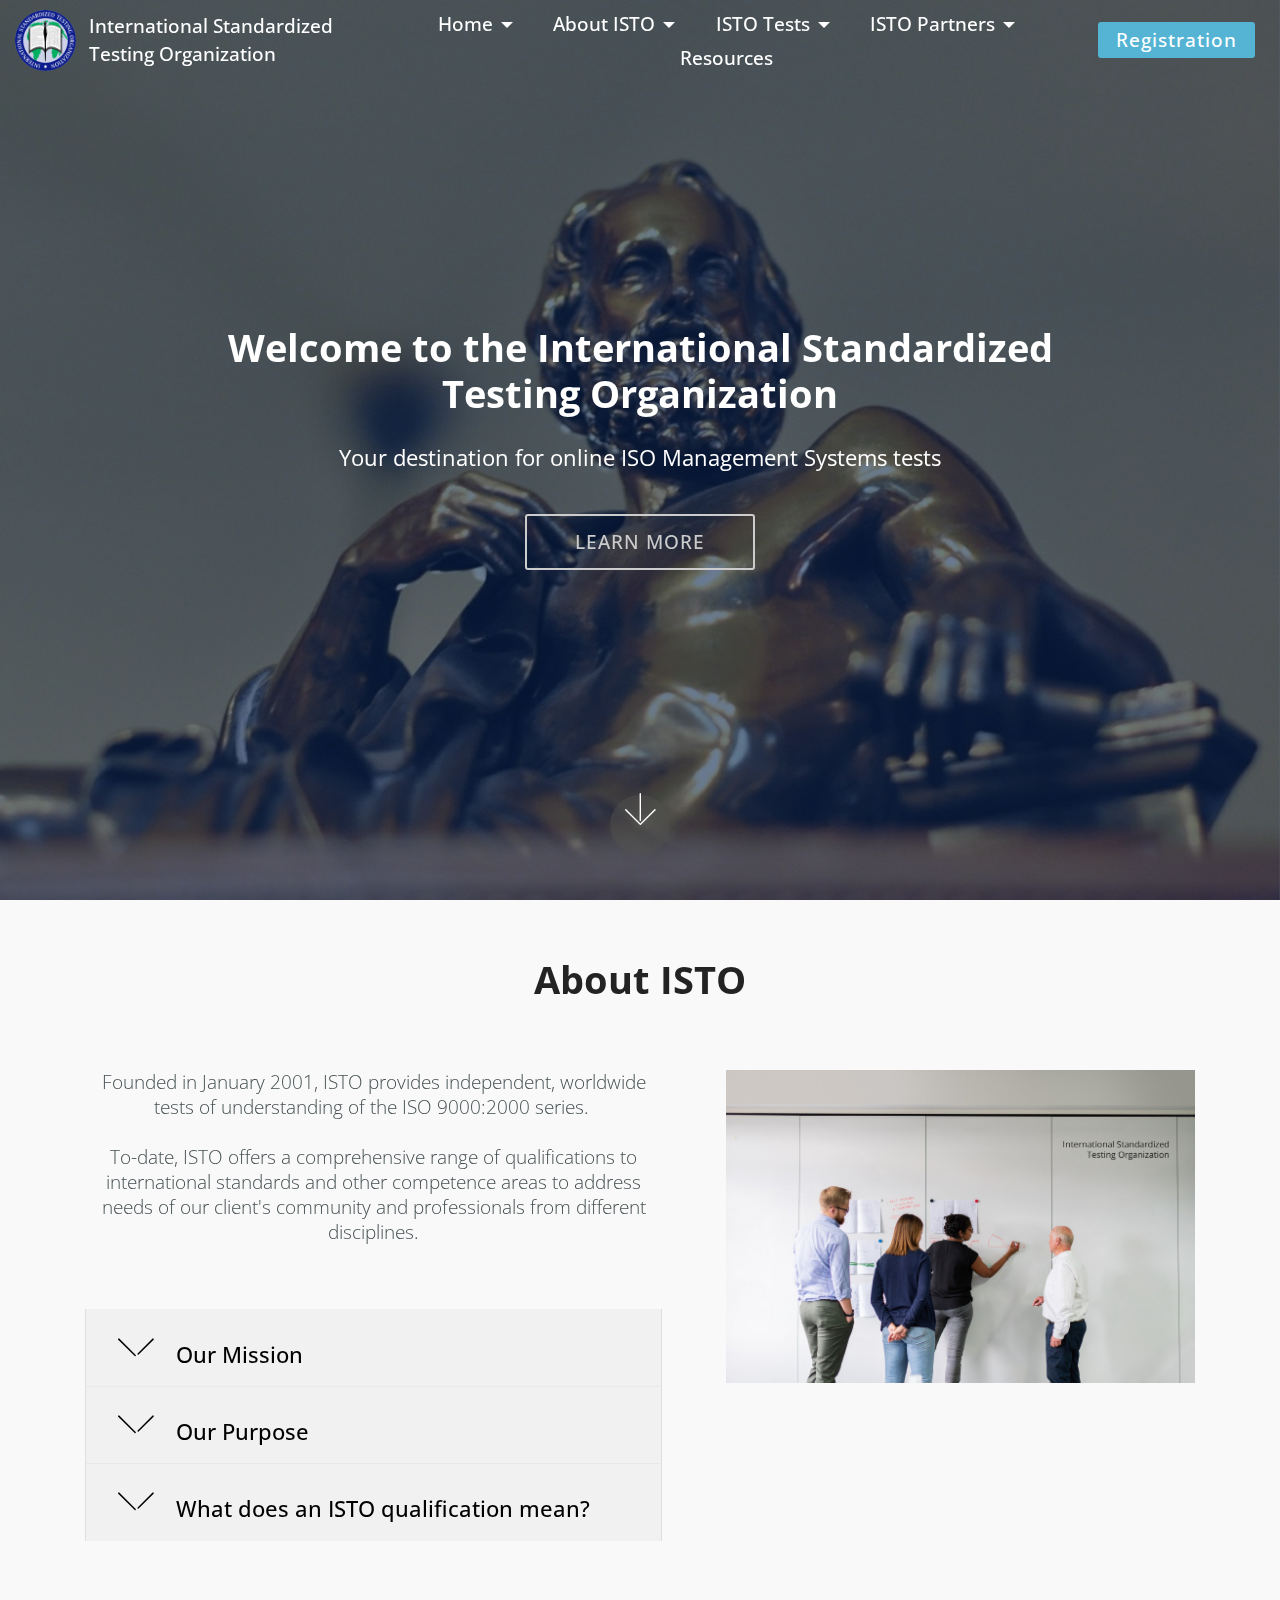
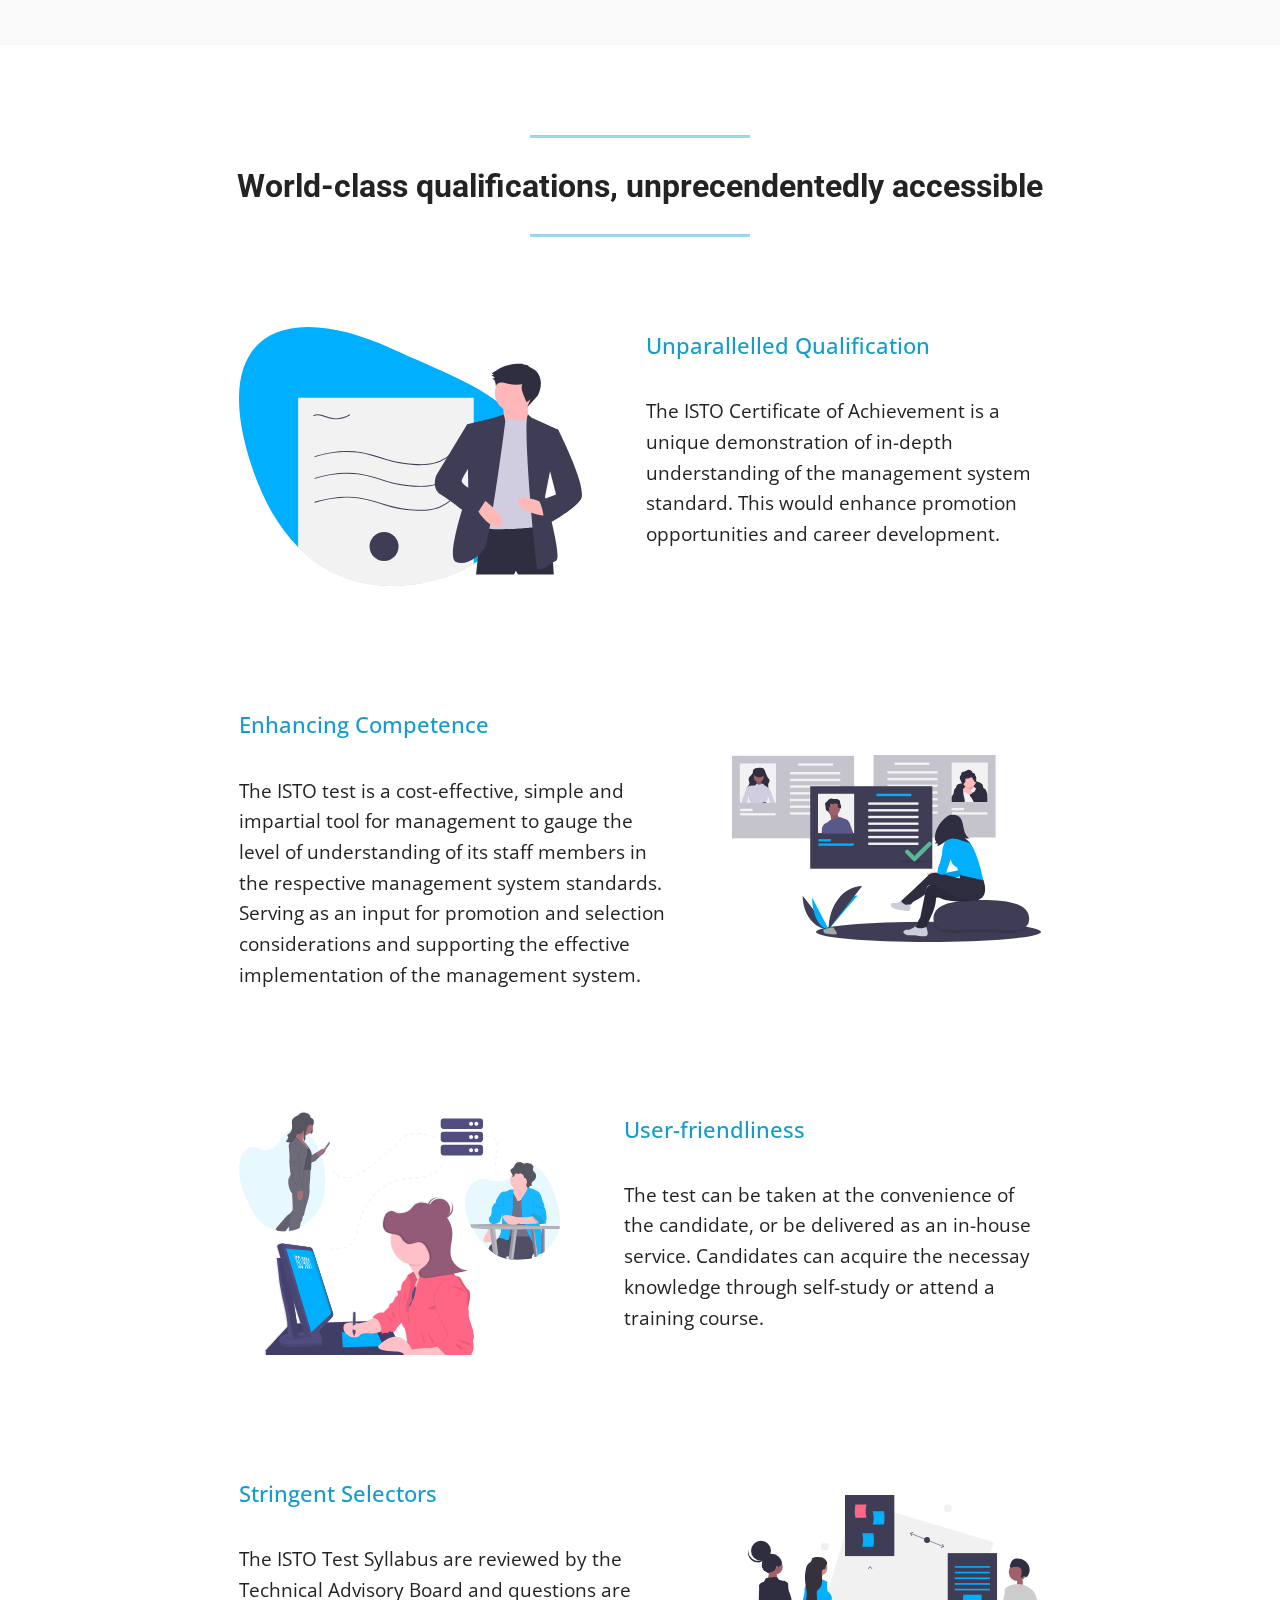
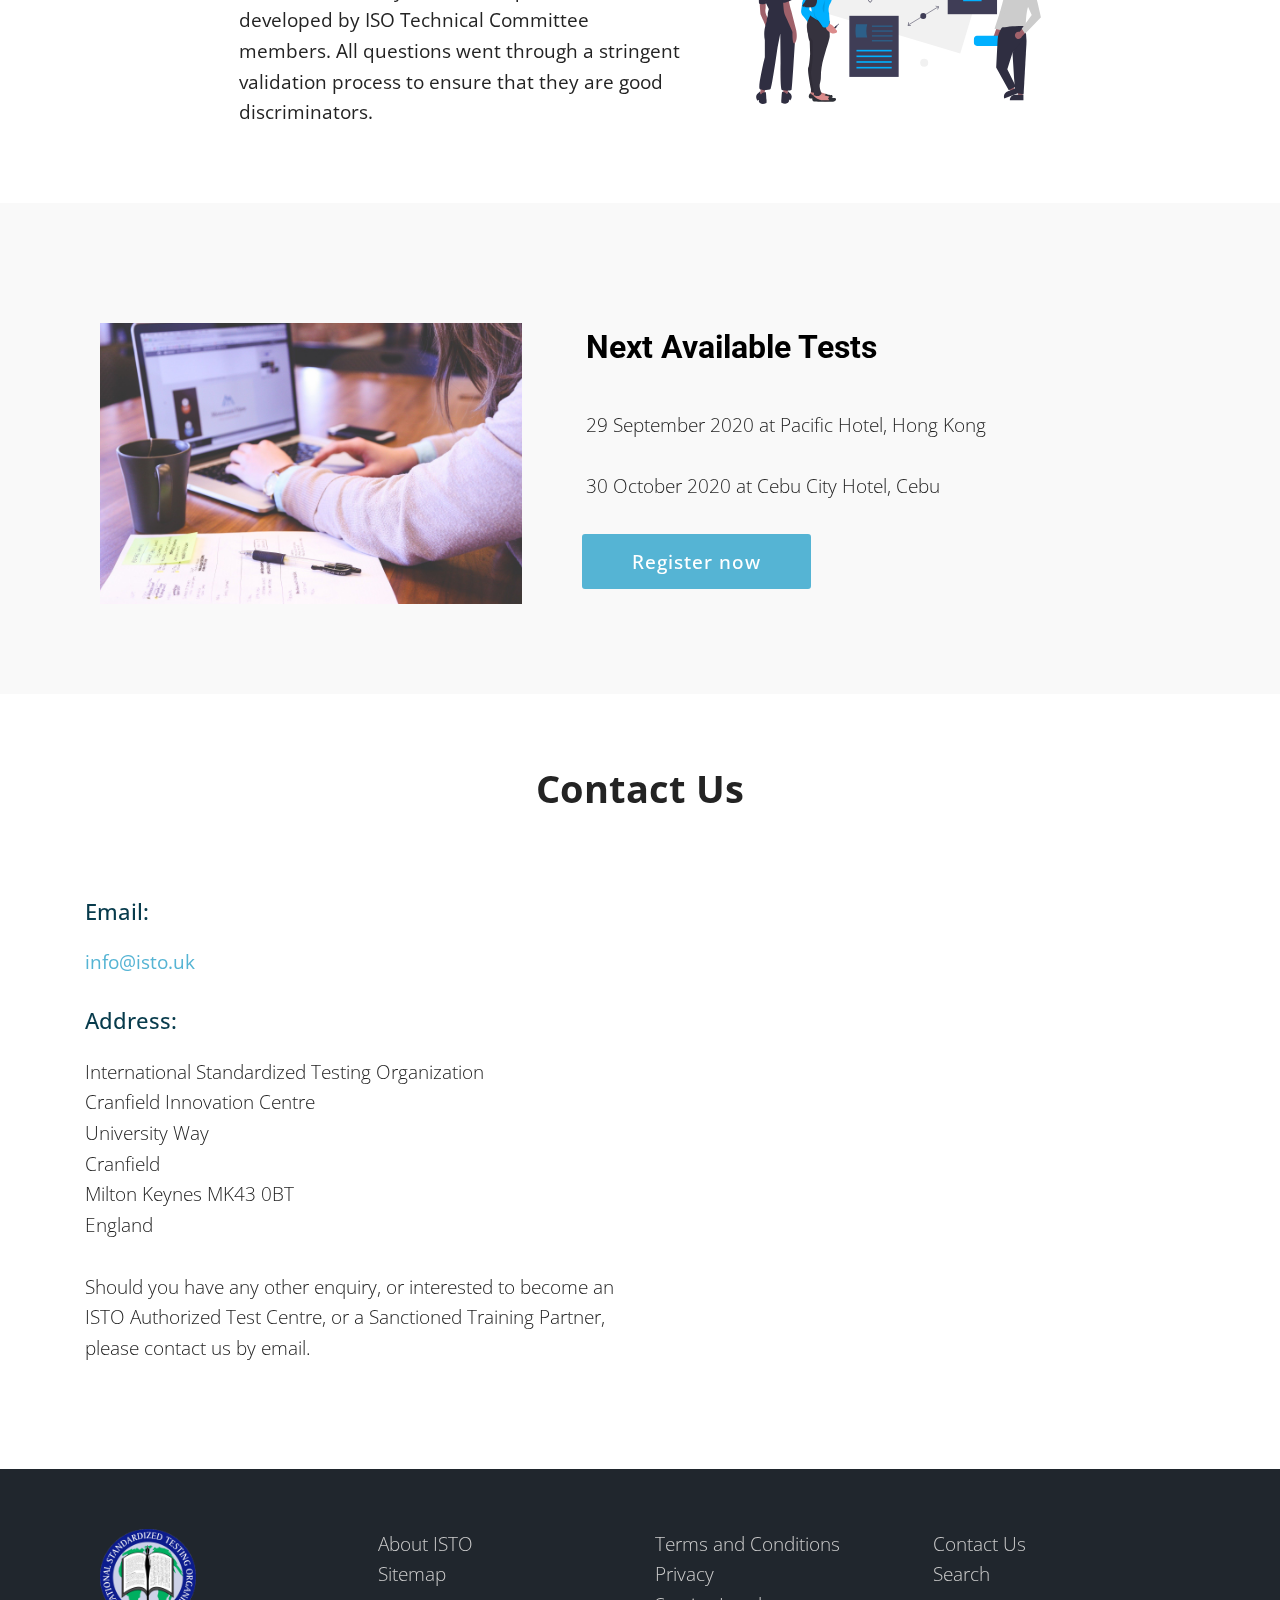
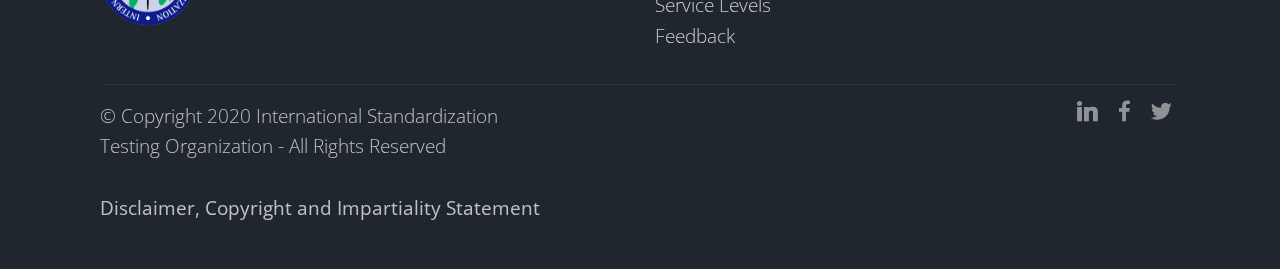
==== commit 3640eb26: "minor update" ====
--- a/index.html
+++ b/index.html
@@ -41,7 +41,7 @@
             <div class="navbar-brand">
                 <span class="navbar-logo">
                     <a href="index.html">
-                        <img src="assets/images/isto-logo-transparent-copy-134x134.png" alt="" title="" style="height: 4.2rem;">
+                        <img src="assets/images/isto-logo-transparent-copy-134x134.png" alt="" title="" style="height: 3.8rem;">
                     </a>
                 </span>
                 <span class="navbar-caption-wrap"><a class="navbar-caption text-success display-4" href="index.html">International Standardized <br>Testing Organization&nbsp;</a></span>
@@ -58,16 +58,16 @@
                 <ul class="navbar-nav nav-dropdown" data-app-modern-menu="true"><li class="nav-item dropdown">
                         <a class="nav-link link dropdown-toggle text-success display-4" href="index.html" data-toggle="dropdown-submenu" aria-expanded="false">
                             Home</a><div class="dropdown-menu"><a class="dropdown-item text-success display-4" href="index.html#home">Welcome</a><a class="dropdown-item text-success display-4" href="index.html#about">About ISTO</a><a class="dropdown-item text-success display-4" href="index.html#reasons">Why choose Us</a><a class="dropdown-item text-success display-4" href="index.html#update">Next Available Test</a><a class="dropdown-item text-success display-4" href="index.html#contact">Contact Us</a></div>
-                    </li><li class="nav-item dropdown"><a class="nav-link link dropdown-toggle text-success display-4" href="index.html" data-toggle="dropdown-submenu" aria-expanded="false">About ISTO</a><div class="dropdown-menu"><a class="dropdown-item text-success display-4" href="index.html" aria-expanded="false">Who are we?</a><a class="dropdown-item text-success display-4" href="index.html" aria-expanded="false">ISTO Governance</a><a class="dropdown-item text-success display-4" href="index.html" aria-expanded="false">Core Values</a><a class="dropdown-item text-success display-4" href="index.html" aria-expanded="false">What Our Clients Say</a><a class="dropdown-item text-success display-4" href="index.html" aria-expanded="false">ISTO Policies</a></div></li><li class="nav-item dropdown"><a class="nav-link link text-success dropdown-toggle display-4" href="index.html" data-toggle="dropdown-submenu" aria-expanded="true">ISTO Tests</a><div class="dropdown-menu"><div class="dropdown"><a class="text-success dropdown-item dropdown-toggle display-4" href="abouttests.html" data-toggle="dropdown-submenu" aria-expanded="false">About ISTO Test</a><div class="dropdown-menu dropdown-submenu"><a class="text-success dropdown-item display-4" href="abouttests.html#introduction">Introduction</a><a class="text-success dropdown-item display-4" href="abouttests.html#significance">Significance</a><a class="text-success dropdown-item display-4" href="abouttests.html#levelsandstandards">Levels of Test and Standards</a><a class="text-success dropdown-item display-4" href="abouttests.html#analytics">Test Analytics</a><a class="text-success dropdown-item display-4" href="abouttests.html#outcome">Test Oucome</a></div></div><div class="dropdown"><a class="text-success dropdown-item dropdown-toggle display-4" href="#top" data-toggle="dropdown-submenu" aria-expanded="false">Schedules and Registration</a><div class="dropdown-menu dropdown-submenu"><a class="text-success dropdown-item display-4" href="tests.html#schedule">Test Schedules</a><a class="text-success dropdown-item display-4" href="tests.html#registrationprocess">Test Registration</a><a class="text-success dropdown-item display-4" href="tests.html#centres">Computer-based Test Centres</a><a class="text-success dropdown-item display-4" href="tests.html#faq">FAQ</a></div></div><div class="dropdown"><a class="text-success dropdown-item dropdown-toggle display-4" href="#top" data-toggle="dropdown-submenu" aria-expanded="true">Getting Prepared</a><div class="dropdown-menu dropdown-submenu"><a class="text-success dropdown-item display-4" href="preparation.html#getprepared">1. Getting Prepared</a><a class="text-success dropdown-item display-4" href="preparation.html#nightbefore">2. The Night Before</a><a class="text-success dropdown-item display-4" href="preparation.html#expect">3. What to Expect</a><a class="text-success dropdown-item display-4" href="preparation.html#testing">4. During the Test</a><a class="text-success dropdown-item display-4" href="preparation.html#finish">5. After the Test</a></div></div></div></li><li class="nav-item dropdown"><a class="nav-link link text-success dropdown-toggle display-4" href="index.html" data-toggle="dropdown-submenu" aria-expanded="false">ISTO Partners</a><div class="dropdown-menu"><a class="text-success dropdown-item display-4" href="partner.html">Become an Authorized Test Centre</a><a class="text-success dropdown-item display-4" href="stp.html">Sanctioned Training Partners (STP)</a></div></li><li class="nav-item"><a class="nav-link link text-success display-4" href="index.html">Resources</a></li></ul>
-                
-                <div class="navbar-buttons mbr-section-btn"><a class="btn btn-sm btn-danger display-4" href="index.html" target="_blank">Registration</a></div>
+                    </li><li class="nav-item dropdown"><a class="nav-link link dropdown-toggle text-success display-4" href="index.html" data-toggle="dropdown-submenu" aria-expanded="false">About ISTO</a><div class="dropdown-menu"><a class="dropdown-item text-success display-4" href="about.html#header" aria-expanded="false">Who are we?</a><a class="dropdown-item text-success display-4" href="about.html#governance" aria-expanded="false">ISTO Governance</a><a class="dropdown-item text-success display-4" href="about.html#corevalues" aria-expanded="false">Core Values</a><a class="dropdown-item text-success display-4" href="about.html#testimonials" aria-expanded="false">What Our Clients Say</a><a class="dropdown-item text-success display-4" href="about.html#policies" aria-expanded="false">ISTO Policies</a></div></li><li class="nav-item dropdown"><a class="nav-link link text-success dropdown-toggle display-4" href="index.html" data-toggle="dropdown-submenu" aria-expanded="false">ISTO Tests</a><div class="dropdown-menu"><div class="dropdown"><a class="text-success dropdown-item dropdown-toggle display-4" href="abouttests.html" data-toggle="dropdown-submenu" aria-expanded="false">About ISTO Test</a><div class="dropdown-menu dropdown-submenu"><a class="text-success dropdown-item display-4" href="abouttests.html#header">Introduction</a><a class="text-success dropdown-item display-4" href="abouttests.html#significance">Significance</a><a class="text-success dropdown-item display-4" href="abouttests.html#levelsandstandards">Levels of Test and Standards</a><a class="text-success dropdown-item display-4" href="abouttests.html#analytics">Test Analytics</a><a class="text-success dropdown-item display-4" href="abouttests.html#outcome">Test Oucome</a></div></div><div class="dropdown"><a class="text-success dropdown-item dropdown-toggle display-4" href="#top" data-toggle="dropdown-submenu" aria-expanded="false">Schedules and Registration</a><div class="dropdown-menu dropdown-submenu"><a class="text-success dropdown-item display-4" href="tests.html#header">Test Schedules</a><a class="text-success dropdown-item display-4" href="tests.html#registrationprocess">Test Registration</a><a class="text-success dropdown-item display-4" href="tests.html#centres">Computer-based Test Centres</a><a class="text-success dropdown-item display-4" href="tests.html#faq">FAQ</a></div></div><div class="dropdown"><a class="text-success dropdown-item dropdown-toggle display-4" href="#top" data-toggle="dropdown-submenu" aria-expanded="false">Getting Prepared</a><div class="dropdown-menu dropdown-submenu"><a class="text-success dropdown-item display-4" href="preparation.html#header">1. Getting Prepared</a><a class="text-success dropdown-item display-4" href="preparation.html#nightbefore">2. The Night Before</a><a class="text-success dropdown-item display-4" href="preparation.html#expect">3. What to Expect</a><a class="text-success dropdown-item display-4" href="preparation.html#testing">4. During the Test</a><a class="text-success dropdown-item display-4" href="preparation.html#finish">5. After the Test</a></div></div></div></li><li class="nav-item dropdown"><a class="nav-link link text-success dropdown-toggle display-4" href="index.html" data-toggle="dropdown-submenu" aria-expanded="false">ISTO Partners</a><div class="dropdown-menu"><a class="text-success dropdown-item display-4" href="partner.html">Become an Authorized Test Centre</a><a class="text-success dropdown-item display-4" href="stp.html">Sanctioned Training Partners (STP)</a></div></li><li class="nav-item"><a class="nav-link link text-success display-4" href="index.html">Resources</a></li></ul>
+                
+                <div class="navbar-buttons mbr-section-btn"><a class="btn btn-sm btn-danger display-4" href="https://forums.mobirise.com/" target="_blank">Registration</a></div>
             </div>
         </div>
     </nav>
 
 </section>
 
-<section class="engine"><a href="https://mobirise.info/o">free portfolio site templates</a></section><section class="header5 cid-s11t3XRa7o mbr-fullscreen mbr-parallax-background" id="home">
+<section class="engine"><a href="https://mobirise.info/s">free bootstrap themes</a></section><section class="header5 cid-s11t3XRa7o mbr-fullscreen mbr-parallax-background" id="home">
 
     
 
@@ -99,8 +99,8 @@
     <div class="container">
         <div class="media-container-row">
             <div class="title col-12 col-md-8">
-                <h2 class="align-center pb-3 mbr-fonts-style display-1">
-                    About ISTO</h2>
+                <h2 class="align-center pb-3 mbr-fonts-style display-1"><strong>
+                    About ISTO</strong></h2>
                 
                 
             </div>
@@ -179,15 +179,15 @@
     </div>
 </section>
 
-<section class="mbr-section article content9 cid-s66Vsfl715" id="content9-7g">
+<section class="mbr-section article content9 cid-s66Vsfl715" id="reasons">
     
      
 
     <div class="container">
-        <div class="inner-container" style="width: 100%;">
-            <hr class="line" style="width: 32%;">
+        <div class="inner-container" style="width: 90%;">
+            <hr class="line" style="width: 22%;">
             <div class="section-text align-center mbr-fonts-style display-2"><strong>World-class qualifications, unprecendentedly accessible</strong></div>
-            <hr class="line" style="width: 32%;">
+            <hr class="line" style="width: 22%;">
         </div>
         </div>
 </section>
@@ -299,8 +299,8 @@
                     <img src="assets/images/mbr-14.jpg" alt="Mobirise" title="">
                 </div>
                 <div class="align-left aside-content">
-                    <h2 class="mbr-title pt-2 mbr-fonts-style display-2">
-                        Next Available Tests</h2>
+                    <h2 class="mbr-title pt-2 mbr-fonts-style display-2"><strong>
+                        Next Available Tests</strong></h2>
                     <div class="mbr-section-text">
                         <p class="mbr-text text1 pt-2 mbr-light mbr-fonts-style display-7">
                             <br>29 September 2020 at Pacific Hotel, Hong Kong<br><br>30 October 2020 at Cebu City Hotel, Cebu<br></p>
@@ -308,7 +308,7 @@
                     </div>
                     <!--Btn-->
                     <div class="mbr-section-btn pt-3 align-left"><a href="index.html" class="btn btn-danger display-4">
-                            Sign up now</a></div>
+                            Register now</a></div>
                 </div>
             </div>
         </div>
@@ -326,8 +326,8 @@
         <div class="row">
             <!--Titles-->
             <div class="title col-12">
-                <h2 class="align-left mbr-fonts-style display-1">
-                    Contact Us<br></h2>
+                <h2 class="align-left mbr-fonts-style display-1"><strong>
+                    Contact Us</strong><br></h2>
                 <h3 class="mbr-section-subtitle mbr-light mbr-fonts-style pt-3 display-5"><br></h3>
             </div>
             <!--Left-->
@@ -349,7 +349,7 @@
             </div>
             <!--Right-->
             <div class="col-12 col-md-6">
-                <div class="google-map"><iframe frameborder="0" style="border:0" src="https://www.google.com/maps/embed/v1/place?key=AIzaSyCy9r70T3NYf3PhvVflTo0_zdif2_IoIYs&amp;q=place_id:ChIJz3BoVFGsd0gRGIV8zJ-Ti5M" allowfullscreen=""></iframe></div>
+                <div class="google-map"><iframe frameborder="0" style="border:0" src="https://www.google.com/maps/embed/v1/place?key=AIzaSyAEIpgj38KyLFELm2bK9Y7krBkz1K-cMq8&amp;q=place_id:ChIJz3BoVFGsd0gRGIV8zJ-Ti5M" allowfullscreen=""></iframe></div>
             </div>
         </div>
     </div>
--- a/assets/mobirise/css/mbr-additional.css
+++ b/assets/mobirise/css/mbr-additional.css
@@ -699,10 +699,11 @@
   background-color: #ffffff;
 }
 .cid-s66Vsfl715 .line {
-  background-color: #ffffff;
-  color: #ffffff;
+  background-color: #149dcc;
+  color: #149dcc;
   align: center;
   height: 2px;
+  opacity: 40%;
   margin: 0 auto;
 }
 .cid-s66Vsfl715 .section-text {
@@ -789,7 +790,7 @@
 }
 .cid-s66RHcBLVm {
   padding-top: 60px;
-  padding-bottom: 60px;
+  padding-bottom: 75px;
   background-color: #ffffff;
 }
 .cid-s66RHcBLVm .media-container-row {
@@ -882,6 +883,9 @@
 .cid-s5EclpMUT2 .cost {
   text-decoration: line-through;
   color: #767676;
+}
+.cid-s5EclpMUT2 H2 {
+  color: #000000;
 }
 .cid-s10NAbdMNH {
   padding-top: 75px;
@@ -2741,7 +2745,7 @@
   color: #000000;
 }
 .cid-s1Au98HdOa {
-  padding-top: 45px;
+  padding-top: 75px;
   padding-bottom: 0px;
   background-color: #f9f9f9;
 }
@@ -4975,7 +4979,7 @@
 }
 .cid-s3RGowdrr8 {
   padding-top: 0px;
-  padding-bottom: 15px;
+  padding-bottom: 0px;
   background-color: #ffffff;
 }
 .cid-s3RGowdrr8 .mbr-text,
@@ -4983,6 +4987,18 @@
   color: #767676;
 }
 .cid-s3RGowdrr8 .mbr-text {
+  color: #fc8c0f;
+}
+.cid-s68TtdBZOV {
+  padding-top: 15px;
+  padding-bottom: 30px;
+  background-color: #ffffff;
+}
+.cid-s68TtdBZOV .mbr-text,
+.cid-s68TtdBZOV blockquote {
+  color: #767676;
+}
+.cid-s68TtdBZOV .mbr-text {
   color: #000000;
 }
 .cid-s3RGowCm76 {
--- a/assets/mobirise/css/mbr-additional.css
+++ b/assets/mobirise/css/mbr-additional.css
@@ -699,10 +699,11 @@
   background-color: #ffffff;
 }
 .cid-s66Vsfl715 .line {
-  background-color: #ffffff;
-  color: #ffffff;
+  background-color: #149dcc;
+  color: #149dcc;
   align: center;
   height: 2px;
+  opacity: 40%;
   margin: 0 auto;
 }
 .cid-s66Vsfl715 .section-text {
@@ -789,7 +790,7 @@
 }
 .cid-s66RHcBLVm {
   padding-top: 60px;
-  padding-bottom: 60px;
+  padding-bottom: 75px;
   background-color: #ffffff;
 }
 .cid-s66RHcBLVm .media-container-row {
@@ -882,6 +883,9 @@
 .cid-s5EclpMUT2 .cost {
   text-decoration: line-through;
   color: #767676;
+}
+.cid-s5EclpMUT2 H2 {
+  color: #000000;
 }
 .cid-s10NAbdMNH {
   padding-top: 75px;
@@ -2741,7 +2745,7 @@
   color: #000000;
 }
 .cid-s1Au98HdOa {
-  padding-top: 45px;
+  padding-top: 75px;
   padding-bottom: 0px;
   background-color: #f9f9f9;
 }
@@ -4975,7 +4979,7 @@
 }
 .cid-s3RGowdrr8 {
   padding-top: 0px;
-  padding-bottom: 15px;
+  padding-bottom: 0px;
   background-color: #ffffff;
 }
 .cid-s3RGowdrr8 .mbr-text,
@@ -4983,6 +4987,18 @@
   color: #767676;
 }
 .cid-s3RGowdrr8 .mbr-text {
+  color: #fc8c0f;
+}
+.cid-s68TtdBZOV {
+  padding-top: 15px;
+  padding-bottom: 30px;
+  background-color: #ffffff;
+}
+.cid-s68TtdBZOV .mbr-text,
+.cid-s68TtdBZOV blockquote {
+  color: #767676;
+}
+.cid-s68TtdBZOV .mbr-text {
   color: #000000;
 }
 .cid-s3RGowCm76 {
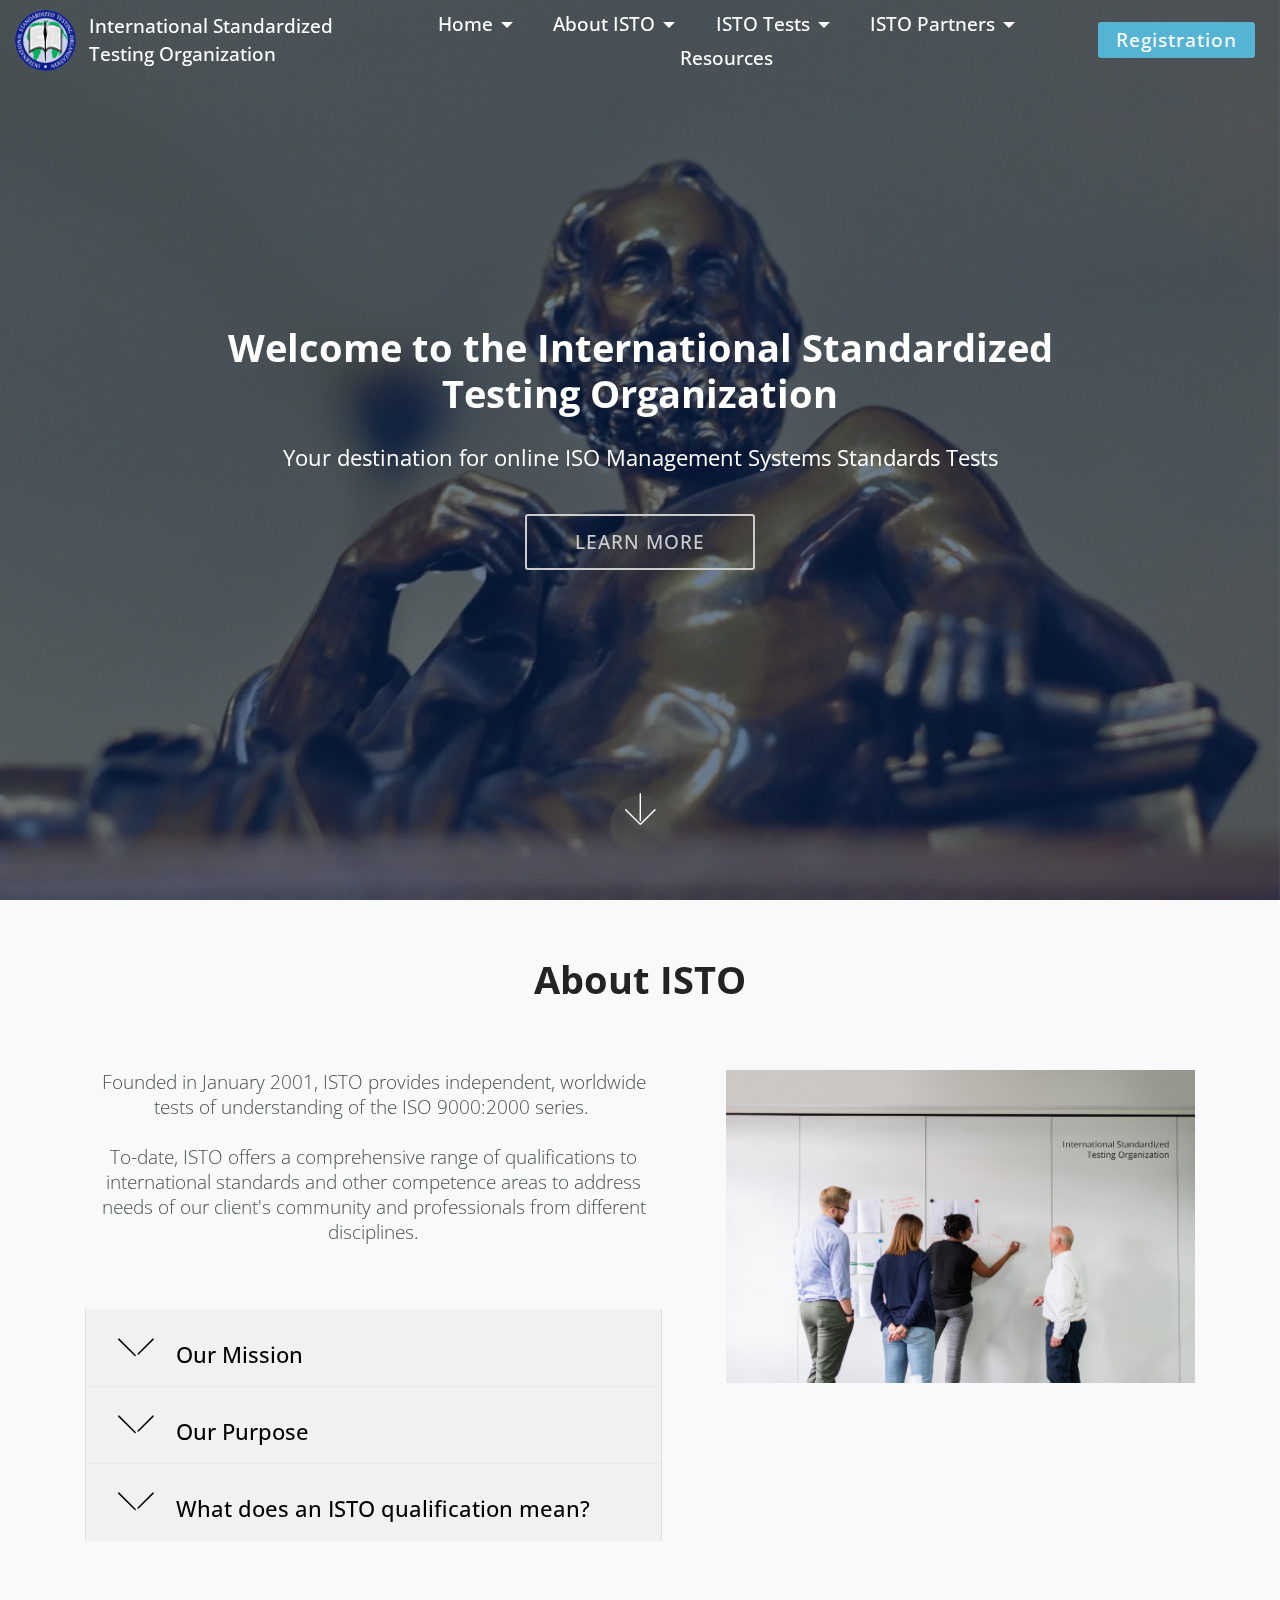
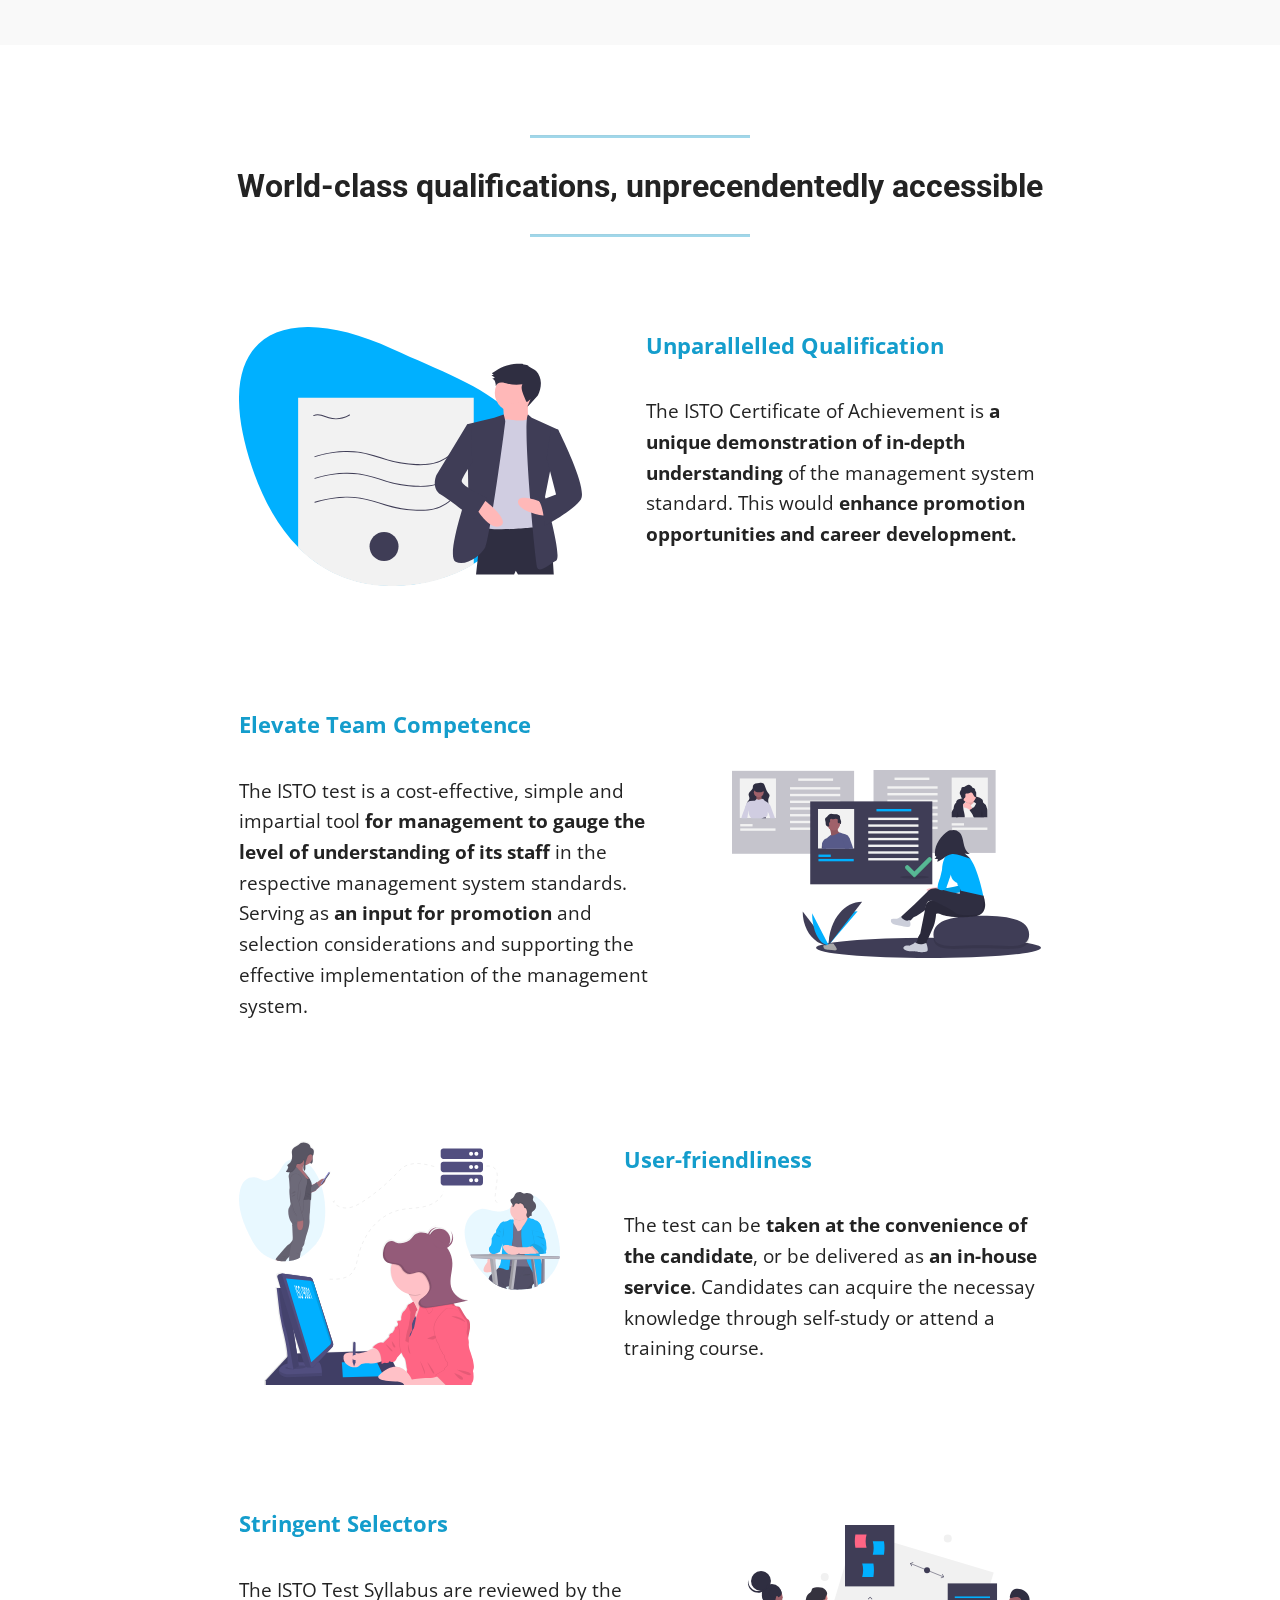
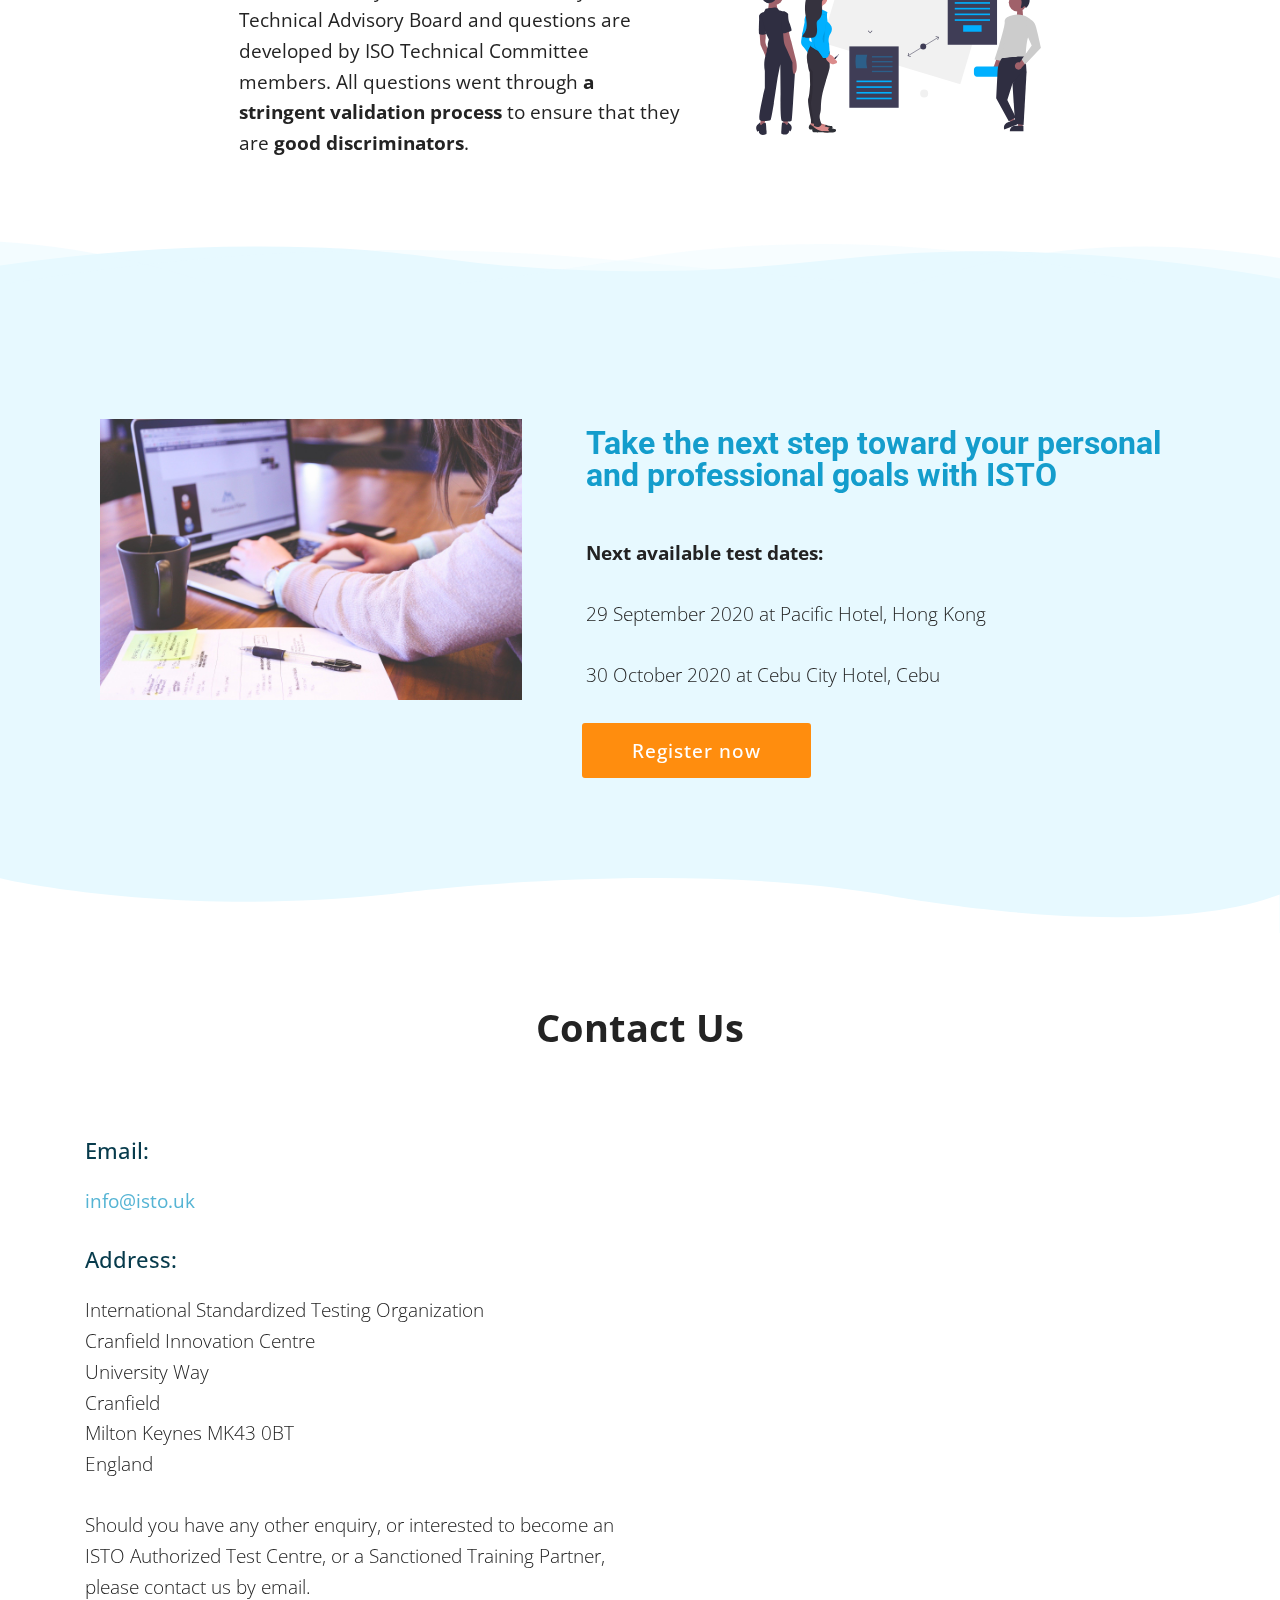
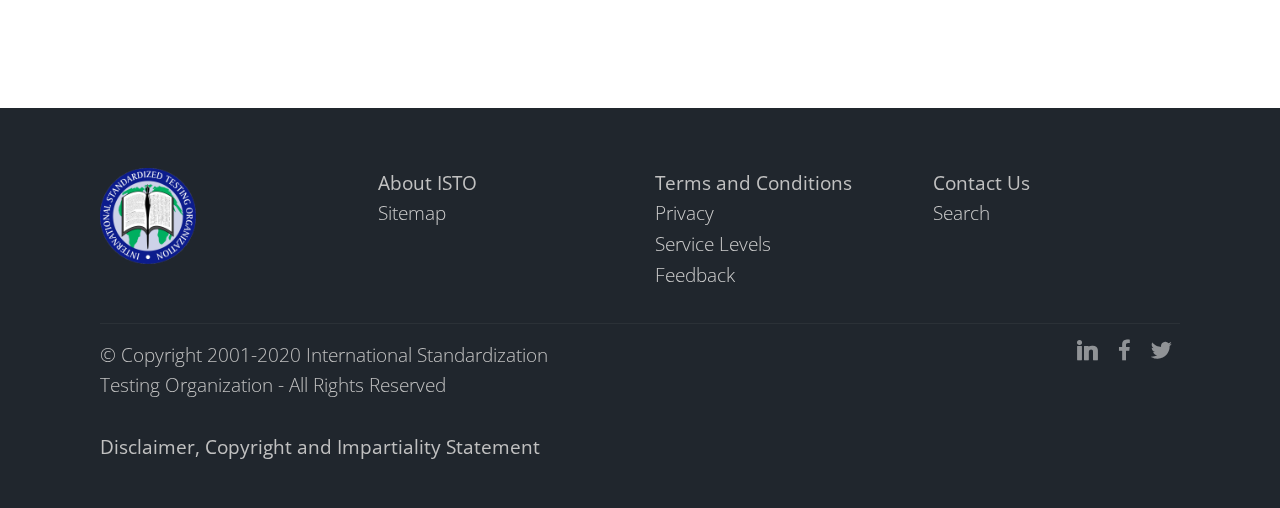
==== commit bc6d1cd9: "update 30 jul" ====
--- a/index.html
+++ b/index.html
@@ -58,7 +58,7 @@
                 <ul class="navbar-nav nav-dropdown" data-app-modern-menu="true"><li class="nav-item dropdown">
                         <a class="nav-link link dropdown-toggle text-success display-4" href="index.html" data-toggle="dropdown-submenu" aria-expanded="false">
                             Home</a><div class="dropdown-menu"><a class="dropdown-item text-success display-4" href="index.html#home">Welcome</a><a class="dropdown-item text-success display-4" href="index.html#about">About ISTO</a><a class="dropdown-item text-success display-4" href="index.html#reasons">Why choose Us</a><a class="dropdown-item text-success display-4" href="index.html#update">Next Available Test</a><a class="dropdown-item text-success display-4" href="index.html#contact">Contact Us</a></div>
-                    </li><li class="nav-item dropdown"><a class="nav-link link dropdown-toggle text-success display-4" href="index.html" data-toggle="dropdown-submenu" aria-expanded="false">About ISTO</a><div class="dropdown-menu"><a class="dropdown-item text-success display-4" href="about.html#header" aria-expanded="false">Who are we?</a><a class="dropdown-item text-success display-4" href="about.html#governance" aria-expanded="false">ISTO Governance</a><a class="dropdown-item text-success display-4" href="about.html#corevalues" aria-expanded="false">Core Values</a><a class="dropdown-item text-success display-4" href="about.html#testimonials" aria-expanded="false">What Our Clients Say</a><a class="dropdown-item text-success display-4" href="about.html#policies" aria-expanded="false">ISTO Policies</a></div></li><li class="nav-item dropdown"><a class="nav-link link text-success dropdown-toggle display-4" href="index.html" data-toggle="dropdown-submenu" aria-expanded="false">ISTO Tests</a><div class="dropdown-menu"><div class="dropdown"><a class="text-success dropdown-item dropdown-toggle display-4" href="abouttests.html" data-toggle="dropdown-submenu" aria-expanded="false">About ISTO Test</a><div class="dropdown-menu dropdown-submenu"><a class="text-success dropdown-item display-4" href="abouttests.html#header">Introduction</a><a class="text-success dropdown-item display-4" href="abouttests.html#significance">Significance</a><a class="text-success dropdown-item display-4" href="abouttests.html#levelsandstandards">Levels of Test and Standards</a><a class="text-success dropdown-item display-4" href="abouttests.html#analytics">Test Analytics</a><a class="text-success dropdown-item display-4" href="abouttests.html#outcome">Test Oucome</a></div></div><div class="dropdown"><a class="text-success dropdown-item dropdown-toggle display-4" href="#top" data-toggle="dropdown-submenu" aria-expanded="false">Schedules and Registration</a><div class="dropdown-menu dropdown-submenu"><a class="text-success dropdown-item display-4" href="tests.html#header">Test Schedules</a><a class="text-success dropdown-item display-4" href="tests.html#registrationprocess">Test Registration</a><a class="text-success dropdown-item display-4" href="tests.html#centres">Computer-based Test Centres</a><a class="text-success dropdown-item display-4" href="tests.html#faq">FAQ</a></div></div><div class="dropdown"><a class="text-success dropdown-item dropdown-toggle display-4" href="#top" data-toggle="dropdown-submenu" aria-expanded="false">Getting Prepared</a><div class="dropdown-menu dropdown-submenu"><a class="text-success dropdown-item display-4" href="preparation.html#header">1. Getting Prepared</a><a class="text-success dropdown-item display-4" href="preparation.html#nightbefore">2. The Night Before</a><a class="text-success dropdown-item display-4" href="preparation.html#expect">3. What to Expect</a><a class="text-success dropdown-item display-4" href="preparation.html#testing">4. During the Test</a><a class="text-success dropdown-item display-4" href="preparation.html#finish">5. After the Test</a></div></div></div></li><li class="nav-item dropdown"><a class="nav-link link text-success dropdown-toggle display-4" href="index.html" data-toggle="dropdown-submenu" aria-expanded="false">ISTO Partners</a><div class="dropdown-menu"><a class="text-success dropdown-item display-4" href="partner.html">Become an Authorized Test Centre</a><a class="text-success dropdown-item display-4" href="stp.html">Sanctioned Training Partners (STP)</a></div></li><li class="nav-item"><a class="nav-link link text-success display-4" href="index.html">Resources</a></li></ul>
+                    </li><li class="nav-item dropdown"><a class="nav-link link dropdown-toggle text-success display-4" href="index.html" data-toggle="dropdown-submenu" aria-expanded="false">About ISTO</a><div class="dropdown-menu"><a class="dropdown-item text-success display-4" href="about.html" aria-expanded="false">Who are we?</a><a class="dropdown-item text-success display-4" href="about.html#governance" aria-expanded="false">ISTO Governance</a><a class="dropdown-item text-success display-4" href="about.html#corevalues" aria-expanded="false">Core Values</a><a class="dropdown-item text-success display-4" href="about.html#testimonials" aria-expanded="false">What Our Clients Say</a><a class="dropdown-item text-success display-4" href="about.html#policies" aria-expanded="false">ISTO Policies</a></div></li><li class="nav-item dropdown"><a class="nav-link link text-success dropdown-toggle display-4" href="index.html" data-toggle="dropdown-submenu" aria-expanded="false">ISTO Tests</a><div class="dropdown-menu"><div class="dropdown"><a class="text-success dropdown-item dropdown-toggle display-4" href="abouttests.html" data-toggle="dropdown-submenu" aria-expanded="false">About ISTO Test</a><div class="dropdown-menu dropdown-submenu"><a class="text-success dropdown-item display-4" href="abouttests.html">Introduction</a><a class="text-success dropdown-item display-4" href="abouttests.html#significance">Significance</a><a class="text-success dropdown-item display-4" href="abouttests.html#levelsandstandards">Levels of Test and Standards</a><a class="text-success dropdown-item display-4" href="abouttests.html#analytics">Test Analytics</a><a class="text-success dropdown-item display-4" href="abouttests.html#outcome">Test Oucome</a></div></div><div class="dropdown"><a class="text-success dropdown-item dropdown-toggle display-4" href="#top" data-toggle="dropdown-submenu" aria-expanded="false">Schedules and Registration</a><div class="dropdown-menu dropdown-submenu"><a class="text-success dropdown-item display-4" href="tests.html">Test Schedules</a><a class="text-success dropdown-item display-4" href="tests.html#registrationprocess">Test Registration</a><a class="text-success dropdown-item display-4" href="tests.html#centres">Computer-based Test Centres</a><a class="text-success dropdown-item display-4" href="tests.html#faq">FAQ</a></div></div><div class="dropdown"><a class="text-success dropdown-item dropdown-toggle display-4" href="#top" data-toggle="dropdown-submenu" aria-expanded="false">Getting Prepared</a><div class="dropdown-menu dropdown-submenu"><a class="text-success dropdown-item display-4" href="preparation.html">1. Getting Prepared</a><a class="text-success dropdown-item display-4" href="preparation.html#nightbefore">2. The Night Before</a><a class="text-success dropdown-item display-4" href="preparation.html#expect">3. What to Expect</a><a class="text-success dropdown-item display-4" href="preparation.html#testing">4. During the Test</a><a class="text-success dropdown-item display-4" href="preparation.html#finish">5. After the Test</a></div></div></div></li><li class="nav-item dropdown"><a class="nav-link link text-success dropdown-toggle display-4" href="index.html" data-toggle="dropdown-submenu" aria-expanded="false">ISTO Partners</a><div class="dropdown-menu"><a class="text-success dropdown-item display-4" href="partner.html">Become an Authorized Test Centre</a><a class="text-success dropdown-item display-4" href="stp.html">Sanctioned Training Partners (STP)</a></div></li><li class="nav-item"><a class="nav-link link text-success display-4" href="index.html">Resources</a></li></ul>
                 
                 <div class="navbar-buttons mbr-section-btn"><a class="btn btn-sm btn-danger display-4" href="https://forums.mobirise.com/" target="_blank">Registration</a></div>
             </div>
@@ -67,7 +67,7 @@
 
 </section>
 
-<section class="engine"><a href="https://mobirise.info/s">free bootstrap themes</a></section><section class="header5 cid-s11t3XRa7o mbr-fullscreen mbr-parallax-background" id="home">
+<section class="engine"><a href="https://mobirise.info/o">free portfolio site templates</a></section><section class="header5 cid-s11t3XRa7o mbr-fullscreen mbr-parallax-background" id="home">
 
     
 
@@ -78,9 +78,9 @@
             <div class="mbr-white col-md-10">
                 <h1 class="mbr-section-title align-center pb-3 mbr-fonts-style display-1"><strong>Welcome to the International Standardized Testing Organization</strong></h1>
                 <p class="mbr-text align-center display-5 pb-3 mbr-fonts-style">
-                   Your destination for online ISO Management Systems tests
+                   Your destination for online ISO Management Systems Standards Tests
                 </p>
-                <div class="mbr-section-btn align-center"><a class="btn btn-md btn-success-outline display-4" href="index.html#accordion2-r">LEARN MORE</a></div>
+                <div class="mbr-section-btn align-center"><a class="btn btn-md btn-success-outline display-4" href="index.html#about">LEARN MORE</a></div>
             </div>
         </div>
     </div>
@@ -204,9 +204,9 @@
                       <img src="assets/images/undraw-certificate-343v-1.svg" alt="Mobirise" title="">  
                     </div>
                     <div class="media-content">
-                    <h2 class="mbr-title pt-2 mbr-fonts-style display-5">Unparallelled Qualification&nbsp;</h2>
+                    <h2 class="mbr-title pt-2 mbr-fonts-style display-5"><strong>Unparallelled Qualification&nbsp;</strong></h2>
                         <div class="mbr-section-text">
-                            <p class="mbr-text mb-0 mbr-fonts-style display-7"><br>The ISTO Certificate of Achievement is a unique demonstration of in-depth understanding of the management system standard.  This would enhance promotion opportunities and career development.</p>
+                            <p class="mbr-text mb-0 mbr-fonts-style display-7"><br>The ISTO Certificate of Achievement is <strong>a unique demonstration of in-depth understanding</strong> of the management system standard.  This would <strong>enhance promotion opportunities and career development.</strong></p>
                         </div>
                     </div>
                 </div>
@@ -227,9 +227,9 @@
                       <img src="assets/images/undraw-hire-te5y.svg" alt="Mobirise" title="">  
                     </div>
                     <div class="media-content">
-                    <h2 class="mbr-title pt-2 mbr-fonts-style display-5">Enhancing Competence</h2>
+                    <h2 class="mbr-title pt-2 mbr-fonts-style display-5"><strong>Elevate Team Competence</strong></h2>
                         <div class="mbr-section-text">
-                            <p class="mbr-text mb-0 mbr-fonts-style display-7"><br>The ISTO test is a cost-effective, simple and impartial tool for management to gauge the level of understanding of its staff members in the respective management system standards.  Serving as an input for promotion and selection considerations and supporting the effective implementation of the management system.</p>
+                            <p class="mbr-text mb-0 mbr-fonts-style display-7"><br>The ISTO test is a cost-effective, simple and impartial tool <strong>for management to gauge the level of understanding of its staff </strong>in the respective management system standards.  Serving as <strong>an input for promotion</strong> and selection considerations and supporting the effective implementation of the management system.</p>
                         </div>
                     </div>
                 </div>
@@ -250,9 +250,9 @@
                       <img src="assets/images/userfriendly.svg" alt="Mobirise" title="">  
                     </div>
                     <div class="media-content">
-                    <h2 class="mbr-title pt-2 mbr-fonts-style display-5">User-friendliness</h2>
+                    <h2 class="mbr-title pt-2 mbr-fonts-style display-5"><strong>User-friendliness</strong></h2>
                         <div class="mbr-section-text">
-                            <p class="mbr-text mb-0 mbr-fonts-style display-7"><br>The test can be taken at the convenience of the candidate, or be delivered as an in-house service. Candidates can acquire the necessay knowledge through self-study or attend a training course.</p>
+                            <p class="mbr-text mb-0 mbr-fonts-style display-7"><br>The test can be <strong>taken at the convenience of the candidate</strong>, or be delivered as <strong>an in-house service</strong>. Candidates can acquire the necessay knowledge through self-study or attend a training course.</p>
                         </div>
                     </div>
                 </div>
@@ -273,16 +273,29 @@
                       <img src="assets/images/process-svg-1.svg" alt="Mobirise" title="">  
                     </div>
                     <div class="media-content">
-                    <h2 class="mbr-title pt-2 mbr-fonts-style display-5">Stringent Selectors</h2>
+                    <h2 class="mbr-title pt-2 mbr-fonts-style display-5"><strong>Stringent Selectors</strong></h2>
                         <div class="mbr-section-text">
                             <p class="mbr-text mb-0 mbr-fonts-style display-7">
-                               <strong><br></strong>The ISTO Test Syllabus are reviewed by the Technical Advisory Board and questions are developed by ISO Technical Committee members.  All questions went through a stringent validation process to ensure that they are good discriminators.<br></p>
-                        </div>
-                    </div>
-                </div>
-            </div>
-        </div>
-    </div>
+                               <strong><br></strong>The ISTO Test Syllabus are reviewed by the Technical Advisory Board and questions are developed by ISO Technical Committee members.  All questions went through <strong>a stringent validation process </strong>to ensure that they are <strong>good discriminators</strong>.<br></p>
+                        </div>
+                    </div>
+                </div>
+            </div>
+        </div>
+    </div>
+</section>
+
+<section class="mbr-section mbr-section--no-padding cid-ck2BzQvVjR" id="design-block-ck2BzQvVjR">
+
+
+
+<svg width="100%" height="50px" preserveAspectRatio="none" xmlns="http://www.w3.org/2000/svg" xmlns:xlink="http://www.w3.org/1999/xlink" viewBox="0 0 1920 75">
+  <path class="wave1" d="M1963,327H-105V65A2647.49,2647.49,0,0,1,431,19c217.7,3.5,239.6,30.8,470,36,297.3,6.7,367.5-36.2,642-28a2511.41,2511.41,0,0,1,420,48"></path>
+  <path class="wave2" d="M-127,404H1963V44c-140.1-28-343.3-46.7-566,22-75.5,23.3-118.5,45.9-162,64-48.6,20.2-404.7,128-784,0C355.2,97.7,341.6,78.3,235,50,86.6,10.6-41.8,6.9-127,10"></path>
+  <path class="wave3" d="M1979,462-155,446V106C251.8,20.2,576.6,15.9,805,30c167.4,10.3,322.3,32.9,680,56,207,13.4,378,20.3,494,24"></path>
+  <path class="wave4" d="M1998,484H-243V100c445.8,26.8,794.2-4.1,1035-39,141-20.4,231.1-40.1,378-45,349.6-11.6,636.7,73.8,828,150"></path>
+</svg>
+
 </section>
 
 <section class="services2 cid-s5EclpMUT2" id="update">
@@ -299,20 +312,42 @@
                     <img src="assets/images/mbr-14.jpg" alt="Mobirise" title="">
                 </div>
                 <div class="align-left aside-content">
-                    <h2 class="mbr-title pt-2 mbr-fonts-style display-2"><strong>
-                        Next Available Tests</strong></h2>
+                    <h2 class="mbr-title pt-2 mbr-fonts-style display-2"><strong>Take the next step toward your personal and professional goals with ISTO</strong></h2>
                     <div class="mbr-section-text">
                         <p class="mbr-text text1 pt-2 mbr-light mbr-fonts-style display-7">
-                            <br>29 September 2020 at Pacific Hotel, Hong Kong<br><br>30 October 2020 at Cebu City Hotel, Cebu<br></p>
+                            <br><strong>Next available test dates:</strong><br><br>29 September 2020 at Pacific Hotel, Hong Kong<br><br>30 October 2020 at Cebu City Hotel, Cebu<br></p>
                         
                     </div>
                     <!--Btn-->
-                    <div class="mbr-section-btn pt-3 align-left"><a href="index.html" class="btn btn-danger display-4">
+                    <div class="mbr-section-btn pt-3 align-left"><a href="index.html" class="btn btn-secondary display-4">
                             Register now</a></div>
                 </div>
             </div>
         </div>
     </div>
+</section>
+
+<section class="header1 cid-s6cBEWoAMT" id="design-block-7o">
+
+    
+
+    
+
+    <div class="container">
+        <div class="row justify-content-md-center">
+            <div class="mbr-white col-md-10">
+                
+                
+                
+                
+            </div>
+        </div>
+    </div>
+
+  <svg xmlns="http://www.w3.org/2000/svg" viewBox="0 0 1428.75 62.05">
+    <path class="wave" d="M-114,132s185,44,434,18c0,0,304-41,551,0,0,0,290.5,57.25,443.75.13v43.69H-114Z" transform="translate(114 -131.78)"></path>
+  </svg>
+  
 </section>
 
 <section class="mbr-section contacts1 cid-s10NAbdMNH" id="contact">
@@ -349,7 +384,7 @@
             </div>
             <!--Right-->
             <div class="col-12 col-md-6">
-                <div class="google-map"><iframe frameborder="0" style="border:0" src="https://www.google.com/maps/embed/v1/place?key=AIzaSyAEIpgj38KyLFELm2bK9Y7krBkz1K-cMq8&amp;q=place_id:ChIJz3BoVFGsd0gRGIV8zJ-Ti5M" allowfullscreen=""></iframe></div>
+                <div class="google-map"><iframe frameborder="0" style="border:0" src="https://www.google.com/maps/embed/v1/place?key=AIzaSyCy9r70T3NYf3PhvVflTo0_zdif2_IoIYs&amp;q=place_id:ChIJz3BoVFGsd0gRGIV8zJ-Ti5M" allowfullscreen=""></iframe></div>
             </div>
         </div>
     </div>
@@ -371,13 +406,13 @@
                 </div>
             </div>
             <div class="col-12 col-md-3 mbr-fonts-style display-4">
-                <p class="mbr-text">About ISTO<br>Sitemap<br><br></p>
+                <p class="mbr-text"><a href="about.html" class="text-info">About ISTO</a><br>Sitemap<br><br></p>
             </div>
             <div class="col-12 col-md-3 mbr-fonts-style display-4">
-                <p class="mbr-text">Terms and Conditions<br>Privacy<br>Service Levels<br>Feedback</p>
+                <p class="mbr-text"><a href="terms.html#content4-5d" class="text-info">Terms and Conditions</a><br>Privacy<br>Service Levels<br>Feedback</p>
             </div>
             <div class="col-12 col-md-3 mbr-fonts-style display-4">
-                <p class="mbr-text">Contact Us<br>Search</p>
+                <p class="mbr-text"><a href="index.html#contact" class="text-info">Contact Us</a><br>Search</p>
             </div>
         </div>
         <div class="footer-lower">
@@ -389,7 +424,7 @@
             <div class="media-container-row mbr-white">
                 <div class="col-sm-6 copyright">
                     <p class="mbr-text mbr-fonts-style display-4">
-                        © Copyright 2020 International Standardization <br>Testing Organization&nbsp;- All Rights Reserved<br><br><a href="disclaimer.html" class="text-info">Disclaimer, Copyright and Impartiality Statement</a>
+                        © Copyright 2001-2020 International Standardization <br>Testing Organization&nbsp;- All Rights Reserved<br><br><a href="disclaimer.html" class="text-info">Disclaimer, Copyright and Impartiality Statement</a>
                     </p>
                 </div>
                 <div class="col-md-6">
--- a/assets/mobirise/css/mbr-additional.css
+++ b/assets/mobirise/css/mbr-additional.css
@@ -129,8 +129,8 @@
 }
 .btn-secondary,
 .btn-secondary:active {
-  background-color: #073b4c !important;
-  border-color: #073b4c !important;
+  background-color: #ff8d0e !important;
+  border-color: #ff8d0e !important;
   color: #ffffff !important;
 }
 .btn-secondary:hover,
@@ -138,14 +138,14 @@
 .btn-secondary.focus,
 .btn-secondary.active {
   color: #ffffff !important;
-  background-color: #010506 !important;
-  border-color: #010506 !important;
+  background-color: #c16500 !important;
+  border-color: #c16500 !important;
 }
 .btn-secondary.disabled,
 .btn-secondary:disabled {
   color: #ffffff !important;
-  background-color: #010506 !important;
-  border-color: #010506 !important;
+  background-color: #c16500 !important;
+  border-color: #c16500 !important;
 }
 .btn-info,
 .btn-info:active {
@@ -293,22 +293,22 @@
 .btn-secondary-outline,
 .btn-secondary-outline:active {
   background: none;
-  border-color: #000000;
-  color: #000000;
+  border-color: #a75800;
+  color: #a75800;
 }
 .btn-secondary-outline:hover,
 .btn-secondary-outline:focus,
 .btn-secondary-outline.focus,
 .btn-secondary-outline.active {
   color: #ffffff;
-  background-color: #073b4c;
-  border-color: #073b4c;
+  background-color: #ff8d0e;
+  border-color: #ff8d0e;
 }
 .btn-secondary-outline.disabled,
 .btn-secondary-outline:disabled {
   color: #ffffff !important;
-  background-color: #073b4c !important;
-  border-color: #073b4c !important;
+  background-color: #ff8d0e !important;
+  border-color: #ff8d0e !important;
 }
 .btn-info-outline,
 .btn-info-outline:active {
@@ -428,7 +428,7 @@
   color: #55b4d4 !important;
 }
 .text-secondary {
-  color: #073b4c !important;
+  color: #ff8d0e !important;
 }
 .text-success {
   color: #ffffff !important;
@@ -454,7 +454,7 @@
 }
 a.text-secondary:hover,
 a.text-secondary:focus {
-  color: #000000 !important;
+  color: #a75800 !important;
 }
 a.text-success:hover,
 a.text-success:focus {
@@ -594,8 +594,8 @@
 }
 .xdsoft_datetimepicker .xdsoft_calendar td:hover,
 .xdsoft_datetimepicker .xdsoft_timepicker .xdsoft_time_box > div > div:hover {
-  color: #ffffff !important;
-  background: #073b4c !important;
+  color: #000000 !important;
+  background: #ff8d0e !important;
   box-shadow: none !important;
 }
 .lazy-bg {
@@ -817,10 +817,25 @@
 .cid-s66RHcBLVm H2 {
   color: #149dcc;
 }
+.cid-ck2BzQvVjR {
+  background-color: #ffffff;
+}
+.cid-ck2BzQvVjR .wave1 {
+  fill: #e7f9ff;
+}
+.cid-ck2BzQvVjR .wave2 {
+  fill: #e7f9ff;
+  opacity: 0.5;
+}
+.cid-ck2BzQvVjR .wave3,
+.cid-ck2BzQvVjR .wave4 {
+  fill: #e7f9ff;
+  opacity: 0.35;
+}
 .cid-s5EclpMUT2 {
-  padding-top: 120px;
-  padding-bottom: 90px;
-  background-color: #f9f9f9;
+  padding-top: 135px;
+  padding-bottom: 105px;
+  background-color: #e7f9ff;
 }
 .cid-s5EclpMUT2 .mbr-section-btn > * {
   margin: 0;
@@ -885,7 +900,21 @@
   color: #767676;
 }
 .cid-s5EclpMUT2 H2 {
-  color: #000000;
+  color: #149dcc;
+}
+.cid-s6cBEWoAMT {
+  padding-top: 0px;
+  padding-bottom: 50px;
+  background-color: #e7f9ff;
+}
+.cid-s6cBEWoAMT svg {
+  overflow: hidden;
+  vertical-align: middle;
+  position: absolute;
+  bottom: 0;
+}
+.cid-s6cBEWoAMT .wave {
+  fill: #ffffff;
 }
 .cid-s10NAbdMNH {
   padding-top: 75px;
@@ -1177,7 +1206,7 @@
     padding-bottom: .25rem !important;
     padding-left: 0.5rem !important;
     padding-right: 0.5rem !important;
-    background: rgba(239, 239, 239, 0.75);
+    background: rgba(70, 80, 82, 0.95);
     text-align: center;
   }
   .cid-s66yVhahNC .navbar-brand {
@@ -1232,18 +1261,18 @@
     padding-right: 1.5rem;
     padding-bottom: 0.2rem;
     padding-left: 1.0rem;
-    border-bottom: 0px solid #2a2a2a;
-    background: rgba(118, 118, 118, 0.9);
-    border-bottom-width: 0px;
-    border-color: #767676;
-    border-bottom-right-radius: 0rem !important;
-    border-top-right-radius: 0rem !important;
-    border-bottom-left-radius: 0rem !important;
-    border-top-left-radius: 0rem !important;
+    border-bottom: 0px solid #063241;
+    background: #149dcc;
+    border-bottom-width: 0.25px;
+    border-color: #ffffff;
+    border-bottom-right-radius: 0.3rem !important;
+    border-top-right-radius: 0.3rem !important;
+    border-bottom-left-radius: 0.3rem !important;
+    border-top-left-radius: 0.3rem !important;
   }
   .cid-s66yVhahNC .navbar .dropdown-item:hover {
-    color: #25bff2 !important;
-    background: #363636 !important;
+    color: #ff8d0e !important;
+    background: #0a4e66 !important;
   }
 }
 .cid-s66yVhahNC .navbar.opened {
@@ -1304,7 +1333,7 @@
 @media (min-width: 992px) {
   .cid-s66yVhahNC .dropdown-menu {
     min-width: 5rem;
-    padding-top: 1.8rem !important;
+    padding-top: 1.9rem !important;
   }
 }
 @media (max-width: 991px) {
@@ -1353,7 +1382,7 @@
 @media (max-width: 991px) {
   .cid-s66yVhahNC .dropdown-menu,
   .cid-s66yVhahNC .navbar.opened {
-    background: rgba(255, 255, 255, 0.75) !important;
+    background: rgba(91, 104, 107, 0.95) !important;
   }
 }
 @media (min-width: 992px) {
@@ -1441,7 +1470,7 @@
   padding-bottom: .25rem !important;
   padding-left: 1.5rem !important;
   padding-right: 1.5rem !important;
-  background: rgba(239, 239, 239, 0.75);
+  background: rgba(70, 80, 82, 0.95);
   text-align: center;
   line-height: 1;
   transition: none;
@@ -1898,7 +1927,7 @@
     padding-bottom: .25rem !important;
     padding-left: 0.5rem !important;
     padding-right: 0.5rem !important;
-    background: rgba(239, 239, 239, 0.75);
+    background: rgba(70, 80, 82, 0.95);
     text-align: center;
   }
   .cid-s66yVhahNC .navbar-brand {
@@ -1953,18 +1982,18 @@
     padding-right: 1.5rem;
     padding-bottom: 0.2rem;
     padding-left: 1.0rem;
-    border-bottom: 0px solid #2a2a2a;
-    background: rgba(118, 118, 118, 0.9);
-    border-bottom-width: 0px;
-    border-color: #767676;
-    border-bottom-right-radius: 0rem !important;
-    border-top-right-radius: 0rem !important;
-    border-bottom-left-radius: 0rem !important;
-    border-top-left-radius: 0rem !important;
+    border-bottom: 0px solid #063241;
+    background: #149dcc;
+    border-bottom-width: 0.25px;
+    border-color: #ffffff;
+    border-bottom-right-radius: 0.3rem !important;
+    border-top-right-radius: 0.3rem !important;
+    border-bottom-left-radius: 0.3rem !important;
+    border-top-left-radius: 0.3rem !important;
   }
   .cid-s66yVhahNC .navbar .dropdown-item:hover {
-    color: #25bff2 !important;
-    background: #363636 !important;
+    color: #ff8d0e !important;
+    background: #0a4e66 !important;
   }
 }
 .cid-s66yVhahNC .navbar.opened {
@@ -2025,7 +2054,7 @@
 @media (min-width: 992px) {
   .cid-s66yVhahNC .dropdown-menu {
     min-width: 5rem;
-    padding-top: 1.8rem !important;
+    padding-top: 1.9rem !important;
   }
 }
 @media (max-width: 991px) {
@@ -2074,7 +2103,7 @@
 @media (max-width: 991px) {
   .cid-s66yVhahNC .dropdown-menu,
   .cid-s66yVhahNC .navbar.opened {
-    background: rgba(255, 255, 255, 0.75) !important;
+    background: rgba(91, 104, 107, 0.95) !important;
   }
 }
 @media (min-width: 992px) {
@@ -2162,7 +2191,7 @@
   padding-bottom: .25rem !important;
   padding-left: 1.5rem !important;
   padding-right: 1.5rem !important;
-  background: rgba(239, 239, 239, 0.75);
+  background: rgba(70, 80, 82, 0.95);
   text-align: center;
   line-height: 1;
   transition: none;
@@ -3033,7 +3062,7 @@
     padding-bottom: .25rem !important;
     padding-left: 0.5rem !important;
     padding-right: 0.5rem !important;
-    background: rgba(239, 239, 239, 0.75);
+    background: rgba(70, 80, 82, 0.95);
     text-align: center;
   }
   .cid-s66yVhahNC .navbar-brand {
@@ -3088,18 +3117,18 @@
     padding-right: 1.5rem;
     padding-bottom: 0.2rem;
     padding-left: 1.0rem;
-    border-bottom: 0px solid #2a2a2a;
-    background: rgba(118, 118, 118, 0.9);
-    border-bottom-width: 0px;
-    border-color: #767676;
-    border-bottom-right-radius: 0rem !important;
-    border-top-right-radius: 0rem !important;
-    border-bottom-left-radius: 0rem !important;
-    border-top-left-radius: 0rem !important;
+    border-bottom: 0px solid #063241;
+    background: #149dcc;
+    border-bottom-width: 0.25px;
+    border-color: #ffffff;
+    border-bottom-right-radius: 0.3rem !important;
+    border-top-right-radius: 0.3rem !important;
+    border-bottom-left-radius: 0.3rem !important;
+    border-top-left-radius: 0.3rem !important;
   }
   .cid-s66yVhahNC .navbar .dropdown-item:hover {
-    color: #25bff2 !important;
-    background: #363636 !important;
+    color: #ff8d0e !important;
+    background: #0a4e66 !important;
   }
 }
 .cid-s66yVhahNC .navbar.opened {
@@ -3160,7 +3189,7 @@
 @media (min-width: 992px) {
   .cid-s66yVhahNC .dropdown-menu {
     min-width: 5rem;
-    padding-top: 1.8rem !important;
+    padding-top: 1.9rem !important;
   }
 }
 @media (max-width: 991px) {
@@ -3209,7 +3238,7 @@
 @media (max-width: 991px) {
   .cid-s66yVhahNC .dropdown-menu,
   .cid-s66yVhahNC .navbar.opened {
-    background: rgba(255, 255, 255, 0.75) !important;
+    background: rgba(91, 104, 107, 0.95) !important;
   }
 }
 @media (min-width: 992px) {
@@ -3297,7 +3326,7 @@
   padding-bottom: .25rem !important;
   padding-left: 1.5rem !important;
   padding-right: 1.5rem !important;
-  background: rgba(239, 239, 239, 0.75);
+  background: rgba(70, 80, 82, 0.95);
   text-align: center;
   line-height: 1;
   transition: none;
@@ -3528,7 +3557,7 @@
 }
 .cid-s2eKM0k8Nh {
   padding-top: 60px;
-  padding-bottom: 90px;
+  padding-bottom: 75px;
   background-color: #ffffff;
 }
 .cid-s2eKM0k8Nh h2 {
@@ -3574,6 +3603,11 @@
 @media (min-width: 992px) {
   .cid-s2eKM0k8Nh .mbr-figure {
     padding-right: 4rem;
+    padding-right: 0;
+    padding-left: 4rem;
+  }
+  .cid-s2eKM0k8Nh .media-container-row {
+    -webkit-flex-direction: row-reverse;
   }
 }
 @media (max-width: 991px) {
@@ -3581,6 +3615,13 @@
     padding-right: 0;
     padding-bottom: 1rem;
     margin-bottom: 2rem;
+    padding-bottom: 0;
+    margin-bottom: 0;
+    padding-top: 1rem;
+    margin-top: 2rem;
+  }
+  .cid-s2eKM0k8Nh .media-container-row {
+    -webkit-flex-direction: column-reverse;
   }
 }
 @media (max-width: 300px) {
@@ -3725,7 +3766,7 @@
 }
 .cid-l1bOLvGV4P H1 {
   text-align: center;
-  color: #073b4c;
+  color: #232323;
 }
 .cid-s2f3NIZz2d {
   padding-top: 90px;
@@ -3992,7 +4033,7 @@
     padding-bottom: .25rem !important;
     padding-left: 0.5rem !important;
     padding-right: 0.5rem !important;
-    background: rgba(239, 239, 239, 0.75);
+    background: rgba(70, 80, 82, 0.95);
     text-align: center;
   }
   .cid-s66yVhahNC .navbar-brand {
@@ -4047,18 +4088,18 @@
     padding-right: 1.5rem;
     padding-bottom: 0.2rem;
     padding-left: 1.0rem;
-    border-bottom: 0px solid #2a2a2a;
-    background: rgba(118, 118, 118, 0.9);
-    border-bottom-width: 0px;
-    border-color: #767676;
-    border-bottom-right-radius: 0rem !important;
-    border-top-right-radius: 0rem !important;
-    border-bottom-left-radius: 0rem !important;
-    border-top-left-radius: 0rem !important;
+    border-bottom: 0px solid #063241;
+    background: #149dcc;
+    border-bottom-width: 0.25px;
+    border-color: #ffffff;
+    border-bottom-right-radius: 0.3rem !important;
+    border-top-right-radius: 0.3rem !important;
+    border-bottom-left-radius: 0.3rem !important;
+    border-top-left-radius: 0.3rem !important;
   }
   .cid-s66yVhahNC .navbar .dropdown-item:hover {
-    color: #25bff2 !important;
-    background: #363636 !important;
+    color: #ff8d0e !important;
+    background: #0a4e66 !important;
   }
 }
 .cid-s66yVhahNC .navbar.opened {
@@ -4119,7 +4160,7 @@
 @media (min-width: 992px) {
   .cid-s66yVhahNC .dropdown-menu {
     min-width: 5rem;
-    padding-top: 1.8rem !important;
+    padding-top: 1.9rem !important;
   }
 }
 @media (max-width: 991px) {
@@ -4168,7 +4209,7 @@
 @media (max-width: 991px) {
   .cid-s66yVhahNC .dropdown-menu,
   .cid-s66yVhahNC .navbar.opened {
-    background: rgba(255, 255, 255, 0.75) !important;
+    background: rgba(91, 104, 107, 0.95) !important;
   }
 }
 @media (min-width: 992px) {
@@ -4256,7 +4297,7 @@
   padding-bottom: .25rem !important;
   padding-left: 1.5rem !important;
   padding-right: 1.5rem !important;
-  background: rgba(239, 239, 239, 0.75);
+  background: rgba(70, 80, 82, 0.95);
   text-align: center;
   line-height: 1;
   transition: none;
@@ -5423,7 +5464,7 @@
     padding-bottom: .25rem !important;
     padding-left: 0.5rem !important;
     padding-right: 0.5rem !important;
-    background: rgba(239, 239, 239, 0.75);
+    background: rgba(70, 80, 82, 0.95);
     text-align: center;
   }
   .cid-s66yVhahNC .navbar-brand {
@@ -5478,18 +5519,18 @@
     padding-right: 1.5rem;
     padding-bottom: 0.2rem;
     padding-left: 1.0rem;
-    border-bottom: 0px solid #2a2a2a;
-    background: rgba(118, 118, 118, 0.9);
-    border-bottom-width: 0px;
-    border-color: #767676;
-    border-bottom-right-radius: 0rem !important;
-    border-top-right-radius: 0rem !important;
-    border-bottom-left-radius: 0rem !important;
-    border-top-left-radius: 0rem !important;
+    border-bottom: 0px solid #063241;
+    background: #149dcc;
+    border-bottom-width: 0.25px;
+    border-color: #ffffff;
+    border-bottom-right-radius: 0.3rem !important;
+    border-top-right-radius: 0.3rem !important;
+    border-bottom-left-radius: 0.3rem !important;
+    border-top-left-radius: 0.3rem !important;
   }
   .cid-s66yVhahNC .navbar .dropdown-item:hover {
-    color: #25bff2 !important;
-    background: #363636 !important;
+    color: #ff8d0e !important;
+    background: #0a4e66 !important;
   }
 }
 .cid-s66yVhahNC .navbar.opened {
@@ -5550,7 +5591,7 @@
 @media (min-width: 992px) {
   .cid-s66yVhahNC .dropdown-menu {
     min-width: 5rem;
-    padding-top: 1.8rem !important;
+    padding-top: 1.9rem !important;
   }
 }
 @media (max-width: 991px) {
@@ -5599,7 +5640,7 @@
 @media (max-width: 991px) {
   .cid-s66yVhahNC .dropdown-menu,
   .cid-s66yVhahNC .navbar.opened {
-    background: rgba(255, 255, 255, 0.75) !important;
+    background: rgba(91, 104, 107, 0.95) !important;
   }
 }
 @media (min-width: 992px) {
@@ -5687,7 +5728,7 @@
   padding-bottom: .25rem !important;
   padding-left: 1.5rem !important;
   padding-right: 1.5rem !important;
-  background: rgba(239, 239, 239, 0.75);
+  background: rgba(70, 80, 82, 0.95);
   text-align: center;
   line-height: 1;
   transition: none;
@@ -6279,7 +6320,7 @@
     padding-bottom: .25rem !important;
     padding-left: 0.5rem !important;
     padding-right: 0.5rem !important;
-    background: rgba(239, 239, 239, 0.75);
+    background: rgba(70, 80, 82, 0.95);
     text-align: center;
   }
   .cid-s66yVhahNC .navbar-brand {
@@ -6334,18 +6375,18 @@
     padding-right: 1.5rem;
     padding-bottom: 0.2rem;
     padding-left: 1.0rem;
-    border-bottom: 0px solid #2a2a2a;
-    background: rgba(118, 118, 118, 0.9);
-    border-bottom-width: 0px;
-    border-color: #767676;
-    border-bottom-right-radius: 0rem !important;
-    border-top-right-radius: 0rem !important;
-    border-bottom-left-radius: 0rem !important;
-    border-top-left-radius: 0rem !important;
+    border-bottom: 0px solid #063241;
+    background: #149dcc;
+    border-bottom-width: 0.25px;
+    border-color: #ffffff;
+    border-bottom-right-radius: 0.3rem !important;
+    border-top-right-radius: 0.3rem !important;
+    border-bottom-left-radius: 0.3rem !important;
+    border-top-left-radius: 0.3rem !important;
   }
   .cid-s66yVhahNC .navbar .dropdown-item:hover {
-    color: #25bff2 !important;
-    background: #363636 !important;
+    color: #ff8d0e !important;
+    background: #0a4e66 !important;
   }
 }
 .cid-s66yVhahNC .navbar.opened {
@@ -6406,7 +6447,7 @@
 @media (min-width: 992px) {
   .cid-s66yVhahNC .dropdown-menu {
     min-width: 5rem;
-    padding-top: 1.8rem !important;
+    padding-top: 1.9rem !important;
   }
 }
 @media (max-width: 991px) {
@@ -6455,7 +6496,7 @@
 @media (max-width: 991px) {
   .cid-s66yVhahNC .dropdown-menu,
   .cid-s66yVhahNC .navbar.opened {
-    background: rgba(255, 255, 255, 0.75) !important;
+    background: rgba(91, 104, 107, 0.95) !important;
   }
 }
 @media (min-width: 992px) {
@@ -6543,7 +6584,7 @@
   padding-bottom: .25rem !important;
   padding-left: 1.5rem !important;
   padding-right: 1.5rem !important;
-  background: rgba(239, 239, 239, 0.75);
+  background: rgba(70, 80, 82, 0.95);
   text-align: center;
   line-height: 1;
   transition: none;
@@ -6991,7 +7032,7 @@
     padding-bottom: .25rem !important;
     padding-left: 0.5rem !important;
     padding-right: 0.5rem !important;
-    background: rgba(239, 239, 239, 0.75);
+    background: rgba(70, 80, 82, 0.95);
     text-align: center;
   }
   .cid-s66yVhahNC .navbar-brand {
@@ -7046,18 +7087,18 @@
     padding-right: 1.5rem;
     padding-bottom: 0.2rem;
     padding-left: 1.0rem;
-    border-bottom: 0px solid #2a2a2a;
-    background: rgba(118, 118, 118, 0.9);
-    border-bottom-width: 0px;
-    border-color: #767676;
-    border-bottom-right-radius: 0rem !important;
-    border-top-right-radius: 0rem !important;
-    border-bottom-left-radius: 0rem !important;
-    border-top-left-radius: 0rem !important;
+    border-bottom: 0px solid #063241;
+    background: #149dcc;
+    border-bottom-width: 0.25px;
+    border-color: #ffffff;
+    border-bottom-right-radius: 0.3rem !important;
+    border-top-right-radius: 0.3rem !important;
+    border-bottom-left-radius: 0.3rem !important;
+    border-top-left-radius: 0.3rem !important;
   }
   .cid-s66yVhahNC .navbar .dropdown-item:hover {
-    color: #25bff2 !important;
-    background: #363636 !important;
+    color: #ff8d0e !important;
+    background: #0a4e66 !important;
   }
 }
 .cid-s66yVhahNC .navbar.opened {
@@ -7118,7 +7159,7 @@
 @media (min-width: 992px) {
   .cid-s66yVhahNC .dropdown-menu {
     min-width: 5rem;
-    padding-top: 1.8rem !important;
+    padding-top: 1.9rem !important;
   }
 }
 @media (max-width: 991px) {
@@ -7167,7 +7208,7 @@
 @media (max-width: 991px) {
   .cid-s66yVhahNC .dropdown-menu,
   .cid-s66yVhahNC .navbar.opened {
-    background: rgba(255, 255, 255, 0.75) !important;
+    background: rgba(91, 104, 107, 0.95) !important;
   }
 }
 @media (min-width: 992px) {
@@ -7255,7 +7296,7 @@
   padding-bottom: .25rem !important;
   padding-left: 1.5rem !important;
   padding-right: 1.5rem !important;
-  background: rgba(239, 239, 239, 0.75);
+  background: rgba(70, 80, 82, 0.95);
   text-align: center;
   line-height: 1;
   transition: none;
@@ -7474,7 +7515,10 @@
 .cid-s3YvCUn6cG {
   padding-top: 120px;
   padding-bottom: 120px;
-  background-color: #404040;
+  background-color: #ffffff;
+}
+.cid-s3YvCUn6cG H2 {
+  color: #232323;
 }
 .cid-s3YvCUPhEX {
   padding-top: 60px;
@@ -7703,7 +7747,7 @@
     padding-bottom: .25rem !important;
     padding-left: 0.5rem !important;
     padding-right: 0.5rem !important;
-    background: rgba(239, 239, 239, 0.75);
+    background: rgba(70, 80, 82, 0.95);
     text-align: center;
   }
   .cid-s66yVhahNC .navbar-brand {
@@ -7758,18 +7802,18 @@
     padding-right: 1.5rem;
     padding-bottom: 0.2rem;
     padding-left: 1.0rem;
-    border-bottom: 0px solid #2a2a2a;
-    background: rgba(118, 118, 118, 0.9);
-    border-bottom-width: 0px;
-    border-color: #767676;
-    border-bottom-right-radius: 0rem !important;
-    border-top-right-radius: 0rem !important;
-    border-bottom-left-radius: 0rem !important;
-    border-top-left-radius: 0rem !important;
+    border-bottom: 0px solid #063241;
+    background: #149dcc;
+    border-bottom-width: 0.25px;
+    border-color: #ffffff;
+    border-bottom-right-radius: 0.3rem !important;
+    border-top-right-radius: 0.3rem !important;
+    border-bottom-left-radius: 0.3rem !important;
+    border-top-left-radius: 0.3rem !important;
   }
   .cid-s66yVhahNC .navbar .dropdown-item:hover {
-    color: #25bff2 !important;
-    background: #363636 !important;
+    color: #ff8d0e !important;
+    background: #0a4e66 !important;
   }
 }
 .cid-s66yVhahNC .navbar.opened {
@@ -7830,7 +7874,7 @@
 @media (min-width: 992px) {
   .cid-s66yVhahNC .dropdown-menu {
     min-width: 5rem;
-    padding-top: 1.8rem !important;
+    padding-top: 1.9rem !important;
   }
 }
 @media (max-width: 991px) {
@@ -7879,7 +7923,7 @@
 @media (max-width: 991px) {
   .cid-s66yVhahNC .dropdown-menu,
   .cid-s66yVhahNC .navbar.opened {
-    background: rgba(255, 255, 255, 0.75) !important;
+    background: rgba(91, 104, 107, 0.95) !important;
   }
 }
 @media (min-width: 992px) {
@@ -7967,7 +8011,7 @@
   padding-bottom: .25rem !important;
   padding-left: 1.5rem !important;
   padding-right: 1.5rem !important;
-  background: rgba(239, 239, 239, 0.75);
+  background: rgba(70, 80, 82, 0.95);
   text-align: center;
   line-height: 1;
   transition: none;
@@ -8723,7 +8767,7 @@
     padding-bottom: .25rem !important;
     padding-left: 0.5rem !important;
     padding-right: 0.5rem !important;
-    background: rgba(239, 239, 239, 0.75);
+    background: rgba(70, 80, 82, 0.95);
     text-align: center;
   }
   .cid-s66yVhahNC .navbar-brand {
@@ -8778,18 +8822,18 @@
     padding-right: 1.5rem;
     padding-bottom: 0.2rem;
     padding-left: 1.0rem;
-    border-bottom: 0px solid #2a2a2a;
-    background: rgba(118, 118, 118, 0.9);
-    border-bottom-width: 0px;
-    border-color: #767676;
-    border-bottom-right-radius: 0rem !important;
-    border-top-right-radius: 0rem !important;
-    border-bottom-left-radius: 0rem !important;
-    border-top-left-radius: 0rem !important;
+    border-bottom: 0px solid #063241;
+    background: #149dcc;
+    border-bottom-width: 0.25px;
+    border-color: #ffffff;
+    border-bottom-right-radius: 0.3rem !important;
+    border-top-right-radius: 0.3rem !important;
+    border-bottom-left-radius: 0.3rem !important;
+    border-top-left-radius: 0.3rem !important;
   }
   .cid-s66yVhahNC .navbar .dropdown-item:hover {
-    color: #25bff2 !important;
-    background: #363636 !important;
+    color: #ff8d0e !important;
+    background: #0a4e66 !important;
   }
 }
 .cid-s66yVhahNC .navbar.opened {
@@ -8850,7 +8894,7 @@
 @media (min-width: 992px) {
   .cid-s66yVhahNC .dropdown-menu {
     min-width: 5rem;
-    padding-top: 1.8rem !important;
+    padding-top: 1.9rem !important;
   }
 }
 @media (max-width: 991px) {
@@ -8899,7 +8943,7 @@
 @media (max-width: 991px) {
   .cid-s66yVhahNC .dropdown-menu,
   .cid-s66yVhahNC .navbar.opened {
-    background: rgba(255, 255, 255, 0.75) !important;
+    background: rgba(91, 104, 107, 0.95) !important;
   }
 }
 @media (min-width: 992px) {
@@ -8987,7 +9031,7 @@
   padding-bottom: .25rem !important;
   padding-left: 1.5rem !important;
   padding-right: 1.5rem !important;
-  background: rgba(239, 239, 239, 0.75);
+  background: rgba(70, 80, 82, 0.95);
   text-align: center;
   line-height: 1;
   transition: none;
--- a/assets/mobirise/css/mbr-additional.css
+++ b/assets/mobirise/css/mbr-additional.css
@@ -129,8 +129,8 @@
 }
 .btn-secondary,
 .btn-secondary:active {
-  background-color: #073b4c !important;
-  border-color: #073b4c !important;
+  background-color: #ff8d0e !important;
+  border-color: #ff8d0e !important;
   color: #ffffff !important;
 }
 .btn-secondary:hover,
@@ -138,14 +138,14 @@
 .btn-secondary.focus,
 .btn-secondary.active {
   color: #ffffff !important;
-  background-color: #010506 !important;
-  border-color: #010506 !important;
+  background-color: #c16500 !important;
+  border-color: #c16500 !important;
 }
 .btn-secondary.disabled,
 .btn-secondary:disabled {
   color: #ffffff !important;
-  background-color: #010506 !important;
-  border-color: #010506 !important;
+  background-color: #c16500 !important;
+  border-color: #c16500 !important;
 }
 .btn-info,
 .btn-info:active {
@@ -293,22 +293,22 @@
 .btn-secondary-outline,
 .btn-secondary-outline:active {
   background: none;
-  border-color: #000000;
-  color: #000000;
+  border-color: #a75800;
+  color: #a75800;
 }
 .btn-secondary-outline:hover,
 .btn-secondary-outline:focus,
 .btn-secondary-outline.focus,
 .btn-secondary-outline.active {
   color: #ffffff;
-  background-color: #073b4c;
-  border-color: #073b4c;
+  background-color: #ff8d0e;
+  border-color: #ff8d0e;
 }
 .btn-secondary-outline.disabled,
 .btn-secondary-outline:disabled {
   color: #ffffff !important;
-  background-color: #073b4c !important;
-  border-color: #073b4c !important;
+  background-color: #ff8d0e !important;
+  border-color: #ff8d0e !important;
 }
 .btn-info-outline,
 .btn-info-outline:active {
@@ -428,7 +428,7 @@
   color: #55b4d4 !important;
 }
 .text-secondary {
-  color: #073b4c !important;
+  color: #ff8d0e !important;
 }
 .text-success {
   color: #ffffff !important;
@@ -454,7 +454,7 @@
 }
 a.text-secondary:hover,
 a.text-secondary:focus {
-  color: #000000 !important;
+  color: #a75800 !important;
 }
 a.text-success:hover,
 a.text-success:focus {
@@ -594,8 +594,8 @@
 }
 .xdsoft_datetimepicker .xdsoft_calendar td:hover,
 .xdsoft_datetimepicker .xdsoft_timepicker .xdsoft_time_box > div > div:hover {
-  color: #ffffff !important;
-  background: #073b4c !important;
+  color: #000000 !important;
+  background: #ff8d0e !important;
   box-shadow: none !important;
 }
 .lazy-bg {
@@ -817,10 +817,25 @@
 .cid-s66RHcBLVm H2 {
   color: #149dcc;
 }
+.cid-ck2BzQvVjR {
+  background-color: #ffffff;
+}
+.cid-ck2BzQvVjR .wave1 {
+  fill: #e7f9ff;
+}
+.cid-ck2BzQvVjR .wave2 {
+  fill: #e7f9ff;
+  opacity: 0.5;
+}
+.cid-ck2BzQvVjR .wave3,
+.cid-ck2BzQvVjR .wave4 {
+  fill: #e7f9ff;
+  opacity: 0.35;
+}
 .cid-s5EclpMUT2 {
-  padding-top: 120px;
-  padding-bottom: 90px;
-  background-color: #f9f9f9;
+  padding-top: 135px;
+  padding-bottom: 105px;
+  background-color: #e7f9ff;
 }
 .cid-s5EclpMUT2 .mbr-section-btn > * {
   margin: 0;
@@ -885,7 +900,21 @@
   color: #767676;
 }
 .cid-s5EclpMUT2 H2 {
-  color: #000000;
+  color: #149dcc;
+}
+.cid-s6cBEWoAMT {
+  padding-top: 0px;
+  padding-bottom: 50px;
+  background-color: #e7f9ff;
+}
+.cid-s6cBEWoAMT svg {
+  overflow: hidden;
+  vertical-align: middle;
+  position: absolute;
+  bottom: 0;
+}
+.cid-s6cBEWoAMT .wave {
+  fill: #ffffff;
 }
 .cid-s10NAbdMNH {
   padding-top: 75px;
@@ -1177,7 +1206,7 @@
     padding-bottom: .25rem !important;
     padding-left: 0.5rem !important;
     padding-right: 0.5rem !important;
-    background: rgba(239, 239, 239, 0.75);
+    background: rgba(70, 80, 82, 0.95);
     text-align: center;
   }
   .cid-s66yVhahNC .navbar-brand {
@@ -1232,18 +1261,18 @@
     padding-right: 1.5rem;
     padding-bottom: 0.2rem;
     padding-left: 1.0rem;
-    border-bottom: 0px solid #2a2a2a;
-    background: rgba(118, 118, 118, 0.9);
-    border-bottom-width: 0px;
-    border-color: #767676;
-    border-bottom-right-radius: 0rem !important;
-    border-top-right-radius: 0rem !important;
-    border-bottom-left-radius: 0rem !important;
-    border-top-left-radius: 0rem !important;
+    border-bottom: 0px solid #063241;
+    background: #149dcc;
+    border-bottom-width: 0.25px;
+    border-color: #ffffff;
+    border-bottom-right-radius: 0.3rem !important;
+    border-top-right-radius: 0.3rem !important;
+    border-bottom-left-radius: 0.3rem !important;
+    border-top-left-radius: 0.3rem !important;
   }
   .cid-s66yVhahNC .navbar .dropdown-item:hover {
-    color: #25bff2 !important;
-    background: #363636 !important;
+    color: #ff8d0e !important;
+    background: #0a4e66 !important;
   }
 }
 .cid-s66yVhahNC .navbar.opened {
@@ -1304,7 +1333,7 @@
 @media (min-width: 992px) {
   .cid-s66yVhahNC .dropdown-menu {
     min-width: 5rem;
-    padding-top: 1.8rem !important;
+    padding-top: 1.9rem !important;
   }
 }
 @media (max-width: 991px) {
@@ -1353,7 +1382,7 @@
 @media (max-width: 991px) {
   .cid-s66yVhahNC .dropdown-menu,
   .cid-s66yVhahNC .navbar.opened {
-    background: rgba(255, 255, 255, 0.75) !important;
+    background: rgba(91, 104, 107, 0.95) !important;
   }
 }
 @media (min-width: 992px) {
@@ -1441,7 +1470,7 @@
   padding-bottom: .25rem !important;
   padding-left: 1.5rem !important;
   padding-right: 1.5rem !important;
-  background: rgba(239, 239, 239, 0.75);
+  background: rgba(70, 80, 82, 0.95);
   text-align: center;
   line-height: 1;
   transition: none;
@@ -1898,7 +1927,7 @@
     padding-bottom: .25rem !important;
     padding-left: 0.5rem !important;
     padding-right: 0.5rem !important;
-    background: rgba(239, 239, 239, 0.75);
+    background: rgba(70, 80, 82, 0.95);
     text-align: center;
   }
   .cid-s66yVhahNC .navbar-brand {
@@ -1953,18 +1982,18 @@
     padding-right: 1.5rem;
     padding-bottom: 0.2rem;
     padding-left: 1.0rem;
-    border-bottom: 0px solid #2a2a2a;
-    background: rgba(118, 118, 118, 0.9);
-    border-bottom-width: 0px;
-    border-color: #767676;
-    border-bottom-right-radius: 0rem !important;
-    border-top-right-radius: 0rem !important;
-    border-bottom-left-radius: 0rem !important;
-    border-top-left-radius: 0rem !important;
+    border-bottom: 0px solid #063241;
+    background: #149dcc;
+    border-bottom-width: 0.25px;
+    border-color: #ffffff;
+    border-bottom-right-radius: 0.3rem !important;
+    border-top-right-radius: 0.3rem !important;
+    border-bottom-left-radius: 0.3rem !important;
+    border-top-left-radius: 0.3rem !important;
   }
   .cid-s66yVhahNC .navbar .dropdown-item:hover {
-    color: #25bff2 !important;
-    background: #363636 !important;
+    color: #ff8d0e !important;
+    background: #0a4e66 !important;
   }
 }
 .cid-s66yVhahNC .navbar.opened {
@@ -2025,7 +2054,7 @@
 @media (min-width: 992px) {
   .cid-s66yVhahNC .dropdown-menu {
     min-width: 5rem;
-    padding-top: 1.8rem !important;
+    padding-top: 1.9rem !important;
   }
 }
 @media (max-width: 991px) {
@@ -2074,7 +2103,7 @@
 @media (max-width: 991px) {
   .cid-s66yVhahNC .dropdown-menu,
   .cid-s66yVhahNC .navbar.opened {
-    background: rgba(255, 255, 255, 0.75) !important;
+    background: rgba(91, 104, 107, 0.95) !important;
   }
 }
 @media (min-width: 992px) {
@@ -2162,7 +2191,7 @@
   padding-bottom: .25rem !important;
   padding-left: 1.5rem !important;
   padding-right: 1.5rem !important;
-  background: rgba(239, 239, 239, 0.75);
+  background: rgba(70, 80, 82, 0.95);
   text-align: center;
   line-height: 1;
   transition: none;
@@ -3033,7 +3062,7 @@
     padding-bottom: .25rem !important;
     padding-left: 0.5rem !important;
     padding-right: 0.5rem !important;
-    background: rgba(239, 239, 239, 0.75);
+    background: rgba(70, 80, 82, 0.95);
     text-align: center;
   }
   .cid-s66yVhahNC .navbar-brand {
@@ -3088,18 +3117,18 @@
     padding-right: 1.5rem;
     padding-bottom: 0.2rem;
     padding-left: 1.0rem;
-    border-bottom: 0px solid #2a2a2a;
-    background: rgba(118, 118, 118, 0.9);
-    border-bottom-width: 0px;
-    border-color: #767676;
-    border-bottom-right-radius: 0rem !important;
-    border-top-right-radius: 0rem !important;
-    border-bottom-left-radius: 0rem !important;
-    border-top-left-radius: 0rem !important;
+    border-bottom: 0px solid #063241;
+    background: #149dcc;
+    border-bottom-width: 0.25px;
+    border-color: #ffffff;
+    border-bottom-right-radius: 0.3rem !important;
+    border-top-right-radius: 0.3rem !important;
+    border-bottom-left-radius: 0.3rem !important;
+    border-top-left-radius: 0.3rem !important;
   }
   .cid-s66yVhahNC .navbar .dropdown-item:hover {
-    color: #25bff2 !important;
-    background: #363636 !important;
+    color: #ff8d0e !important;
+    background: #0a4e66 !important;
   }
 }
 .cid-s66yVhahNC .navbar.opened {
@@ -3160,7 +3189,7 @@
 @media (min-width: 992px) {
   .cid-s66yVhahNC .dropdown-menu {
     min-width: 5rem;
-    padding-top: 1.8rem !important;
+    padding-top: 1.9rem !important;
   }
 }
 @media (max-width: 991px) {
@@ -3209,7 +3238,7 @@
 @media (max-width: 991px) {
   .cid-s66yVhahNC .dropdown-menu,
   .cid-s66yVhahNC .navbar.opened {
-    background: rgba(255, 255, 255, 0.75) !important;
+    background: rgba(91, 104, 107, 0.95) !important;
   }
 }
 @media (min-width: 992px) {
@@ -3297,7 +3326,7 @@
   padding-bottom: .25rem !important;
   padding-left: 1.5rem !important;
   padding-right: 1.5rem !important;
-  background: rgba(239, 239, 239, 0.75);
+  background: rgba(70, 80, 82, 0.95);
   text-align: center;
   line-height: 1;
   transition: none;
@@ -3528,7 +3557,7 @@
 }
 .cid-s2eKM0k8Nh {
   padding-top: 60px;
-  padding-bottom: 90px;
+  padding-bottom: 75px;
   background-color: #ffffff;
 }
 .cid-s2eKM0k8Nh h2 {
@@ -3574,6 +3603,11 @@
 @media (min-width: 992px) {
   .cid-s2eKM0k8Nh .mbr-figure {
     padding-right: 4rem;
+    padding-right: 0;
+    padding-left: 4rem;
+  }
+  .cid-s2eKM0k8Nh .media-container-row {
+    -webkit-flex-direction: row-reverse;
   }
 }
 @media (max-width: 991px) {
@@ -3581,6 +3615,13 @@
     padding-right: 0;
     padding-bottom: 1rem;
     margin-bottom: 2rem;
+    padding-bottom: 0;
+    margin-bottom: 0;
+    padding-top: 1rem;
+    margin-top: 2rem;
+  }
+  .cid-s2eKM0k8Nh .media-container-row {
+    -webkit-flex-direction: column-reverse;
   }
 }
 @media (max-width: 300px) {
@@ -3725,7 +3766,7 @@
 }
 .cid-l1bOLvGV4P H1 {
   text-align: center;
-  color: #073b4c;
+  color: #232323;
 }
 .cid-s2f3NIZz2d {
   padding-top: 90px;
@@ -3992,7 +4033,7 @@
     padding-bottom: .25rem !important;
     padding-left: 0.5rem !important;
     padding-right: 0.5rem !important;
-    background: rgba(239, 239, 239, 0.75);
+    background: rgba(70, 80, 82, 0.95);
     text-align: center;
   }
   .cid-s66yVhahNC .navbar-brand {
@@ -4047,18 +4088,18 @@
     padding-right: 1.5rem;
     padding-bottom: 0.2rem;
     padding-left: 1.0rem;
-    border-bottom: 0px solid #2a2a2a;
-    background: rgba(118, 118, 118, 0.9);
-    border-bottom-width: 0px;
-    border-color: #767676;
-    border-bottom-right-radius: 0rem !important;
-    border-top-right-radius: 0rem !important;
-    border-bottom-left-radius: 0rem !important;
-    border-top-left-radius: 0rem !important;
+    border-bottom: 0px solid #063241;
+    background: #149dcc;
+    border-bottom-width: 0.25px;
+    border-color: #ffffff;
+    border-bottom-right-radius: 0.3rem !important;
+    border-top-right-radius: 0.3rem !important;
+    border-bottom-left-radius: 0.3rem !important;
+    border-top-left-radius: 0.3rem !important;
   }
   .cid-s66yVhahNC .navbar .dropdown-item:hover {
-    color: #25bff2 !important;
-    background: #363636 !important;
+    color: #ff8d0e !important;
+    background: #0a4e66 !important;
   }
 }
 .cid-s66yVhahNC .navbar.opened {
@@ -4119,7 +4160,7 @@
 @media (min-width: 992px) {
   .cid-s66yVhahNC .dropdown-menu {
     min-width: 5rem;
-    padding-top: 1.8rem !important;
+    padding-top: 1.9rem !important;
   }
 }
 @media (max-width: 991px) {
@@ -4168,7 +4209,7 @@
 @media (max-width: 991px) {
   .cid-s66yVhahNC .dropdown-menu,
   .cid-s66yVhahNC .navbar.opened {
-    background: rgba(255, 255, 255, 0.75) !important;
+    background: rgba(91, 104, 107, 0.95) !important;
   }
 }
 @media (min-width: 992px) {
@@ -4256,7 +4297,7 @@
   padding-bottom: .25rem !important;
   padding-left: 1.5rem !important;
   padding-right: 1.5rem !important;
-  background: rgba(239, 239, 239, 0.75);
+  background: rgba(70, 80, 82, 0.95);
   text-align: center;
   line-height: 1;
   transition: none;
@@ -5423,7 +5464,7 @@
     padding-bottom: .25rem !important;
     padding-left: 0.5rem !important;
     padding-right: 0.5rem !important;
-    background: rgba(239, 239, 239, 0.75);
+    background: rgba(70, 80, 82, 0.95);
     text-align: center;
   }
   .cid-s66yVhahNC .navbar-brand {
@@ -5478,18 +5519,18 @@
     padding-right: 1.5rem;
     padding-bottom: 0.2rem;
     padding-left: 1.0rem;
-    border-bottom: 0px solid #2a2a2a;
-    background: rgba(118, 118, 118, 0.9);
-    border-bottom-width: 0px;
-    border-color: #767676;
-    border-bottom-right-radius: 0rem !important;
-    border-top-right-radius: 0rem !important;
-    border-bottom-left-radius: 0rem !important;
-    border-top-left-radius: 0rem !important;
+    border-bottom: 0px solid #063241;
+    background: #149dcc;
+    border-bottom-width: 0.25px;
+    border-color: #ffffff;
+    border-bottom-right-radius: 0.3rem !important;
+    border-top-right-radius: 0.3rem !important;
+    border-bottom-left-radius: 0.3rem !important;
+    border-top-left-radius: 0.3rem !important;
   }
   .cid-s66yVhahNC .navbar .dropdown-item:hover {
-    color: #25bff2 !important;
-    background: #363636 !important;
+    color: #ff8d0e !important;
+    background: #0a4e66 !important;
   }
 }
 .cid-s66yVhahNC .navbar.opened {
@@ -5550,7 +5591,7 @@
 @media (min-width: 992px) {
   .cid-s66yVhahNC .dropdown-menu {
     min-width: 5rem;
-    padding-top: 1.8rem !important;
+    padding-top: 1.9rem !important;
   }
 }
 @media (max-width: 991px) {
@@ -5599,7 +5640,7 @@
 @media (max-width: 991px) {
   .cid-s66yVhahNC .dropdown-menu,
   .cid-s66yVhahNC .navbar.opened {
-    background: rgba(255, 255, 255, 0.75) !important;
+    background: rgba(91, 104, 107, 0.95) !important;
   }
 }
 @media (min-width: 992px) {
@@ -5687,7 +5728,7 @@
   padding-bottom: .25rem !important;
   padding-left: 1.5rem !important;
   padding-right: 1.5rem !important;
-  background: rgba(239, 239, 239, 0.75);
+  background: rgba(70, 80, 82, 0.95);
   text-align: center;
   line-height: 1;
   transition: none;
@@ -6279,7 +6320,7 @@
     padding-bottom: .25rem !important;
     padding-left: 0.5rem !important;
     padding-right: 0.5rem !important;
-    background: rgba(239, 239, 239, 0.75);
+    background: rgba(70, 80, 82, 0.95);
     text-align: center;
   }
   .cid-s66yVhahNC .navbar-brand {
@@ -6334,18 +6375,18 @@
     padding-right: 1.5rem;
     padding-bottom: 0.2rem;
     padding-left: 1.0rem;
-    border-bottom: 0px solid #2a2a2a;
-    background: rgba(118, 118, 118, 0.9);
-    border-bottom-width: 0px;
-    border-color: #767676;
-    border-bottom-right-radius: 0rem !important;
-    border-top-right-radius: 0rem !important;
-    border-bottom-left-radius: 0rem !important;
-    border-top-left-radius: 0rem !important;
+    border-bottom: 0px solid #063241;
+    background: #149dcc;
+    border-bottom-width: 0.25px;
+    border-color: #ffffff;
+    border-bottom-right-radius: 0.3rem !important;
+    border-top-right-radius: 0.3rem !important;
+    border-bottom-left-radius: 0.3rem !important;
+    border-top-left-radius: 0.3rem !important;
   }
   .cid-s66yVhahNC .navbar .dropdown-item:hover {
-    color: #25bff2 !important;
-    background: #363636 !important;
+    color: #ff8d0e !important;
+    background: #0a4e66 !important;
   }
 }
 .cid-s66yVhahNC .navbar.opened {
@@ -6406,7 +6447,7 @@
 @media (min-width: 992px) {
   .cid-s66yVhahNC .dropdown-menu {
     min-width: 5rem;
-    padding-top: 1.8rem !important;
+    padding-top: 1.9rem !important;
   }
 }
 @media (max-width: 991px) {
@@ -6455,7 +6496,7 @@
 @media (max-width: 991px) {
   .cid-s66yVhahNC .dropdown-menu,
   .cid-s66yVhahNC .navbar.opened {
-    background: rgba(255, 255, 255, 0.75) !important;
+    background: rgba(91, 104, 107, 0.95) !important;
   }
 }
 @media (min-width: 992px) {
@@ -6543,7 +6584,7 @@
   padding-bottom: .25rem !important;
   padding-left: 1.5rem !important;
   padding-right: 1.5rem !important;
-  background: rgba(239, 239, 239, 0.75);
+  background: rgba(70, 80, 82, 0.95);
   text-align: center;
   line-height: 1;
   transition: none;
@@ -6991,7 +7032,7 @@
     padding-bottom: .25rem !important;
     padding-left: 0.5rem !important;
     padding-right: 0.5rem !important;
-    background: rgba(239, 239, 239, 0.75);
+    background: rgba(70, 80, 82, 0.95);
     text-align: center;
   }
   .cid-s66yVhahNC .navbar-brand {
@@ -7046,18 +7087,18 @@
     padding-right: 1.5rem;
     padding-bottom: 0.2rem;
     padding-left: 1.0rem;
-    border-bottom: 0px solid #2a2a2a;
-    background: rgba(118, 118, 118, 0.9);
-    border-bottom-width: 0px;
-    border-color: #767676;
-    border-bottom-right-radius: 0rem !important;
-    border-top-right-radius: 0rem !important;
-    border-bottom-left-radius: 0rem !important;
-    border-top-left-radius: 0rem !important;
+    border-bottom: 0px solid #063241;
+    background: #149dcc;
+    border-bottom-width: 0.25px;
+    border-color: #ffffff;
+    border-bottom-right-radius: 0.3rem !important;
+    border-top-right-radius: 0.3rem !important;
+    border-bottom-left-radius: 0.3rem !important;
+    border-top-left-radius: 0.3rem !important;
   }
   .cid-s66yVhahNC .navbar .dropdown-item:hover {
-    color: #25bff2 !important;
-    background: #363636 !important;
+    color: #ff8d0e !important;
+    background: #0a4e66 !important;
   }
 }
 .cid-s66yVhahNC .navbar.opened {
@@ -7118,7 +7159,7 @@
 @media (min-width: 992px) {
   .cid-s66yVhahNC .dropdown-menu {
     min-width: 5rem;
-    padding-top: 1.8rem !important;
+    padding-top: 1.9rem !important;
   }
 }
 @media (max-width: 991px) {
@@ -7167,7 +7208,7 @@
 @media (max-width: 991px) {
   .cid-s66yVhahNC .dropdown-menu,
   .cid-s66yVhahNC .navbar.opened {
-    background: rgba(255, 255, 255, 0.75) !important;
+    background: rgba(91, 104, 107, 0.95) !important;
   }
 }
 @media (min-width: 992px) {
@@ -7255,7 +7296,7 @@
   padding-bottom: .25rem !important;
   padding-left: 1.5rem !important;
   padding-right: 1.5rem !important;
-  background: rgba(239, 239, 239, 0.75);
+  background: rgba(70, 80, 82, 0.95);
   text-align: center;
   line-height: 1;
   transition: none;
@@ -7474,7 +7515,10 @@
 .cid-s3YvCUn6cG {
   padding-top: 120px;
   padding-bottom: 120px;
-  background-color: #404040;
+  background-color: #ffffff;
+}
+.cid-s3YvCUn6cG H2 {
+  color: #232323;
 }
 .cid-s3YvCUPhEX {
   padding-top: 60px;
@@ -7703,7 +7747,7 @@
     padding-bottom: .25rem !important;
     padding-left: 0.5rem !important;
     padding-right: 0.5rem !important;
-    background: rgba(239, 239, 239, 0.75);
+    background: rgba(70, 80, 82, 0.95);
     text-align: center;
   }
   .cid-s66yVhahNC .navbar-brand {
@@ -7758,18 +7802,18 @@
     padding-right: 1.5rem;
     padding-bottom: 0.2rem;
     padding-left: 1.0rem;
-    border-bottom: 0px solid #2a2a2a;
-    background: rgba(118, 118, 118, 0.9);
-    border-bottom-width: 0px;
-    border-color: #767676;
-    border-bottom-right-radius: 0rem !important;
-    border-top-right-radius: 0rem !important;
-    border-bottom-left-radius: 0rem !important;
-    border-top-left-radius: 0rem !important;
+    border-bottom: 0px solid #063241;
+    background: #149dcc;
+    border-bottom-width: 0.25px;
+    border-color: #ffffff;
+    border-bottom-right-radius: 0.3rem !important;
+    border-top-right-radius: 0.3rem !important;
+    border-bottom-left-radius: 0.3rem !important;
+    border-top-left-radius: 0.3rem !important;
   }
   .cid-s66yVhahNC .navbar .dropdown-item:hover {
-    color: #25bff2 !important;
-    background: #363636 !important;
+    color: #ff8d0e !important;
+    background: #0a4e66 !important;
   }
 }
 .cid-s66yVhahNC .navbar.opened {
@@ -7830,7 +7874,7 @@
 @media (min-width: 992px) {
   .cid-s66yVhahNC .dropdown-menu {
     min-width: 5rem;
-    padding-top: 1.8rem !important;
+    padding-top: 1.9rem !important;
   }
 }
 @media (max-width: 991px) {
@@ -7879,7 +7923,7 @@
 @media (max-width: 991px) {
   .cid-s66yVhahNC .dropdown-menu,
   .cid-s66yVhahNC .navbar.opened {
-    background: rgba(255, 255, 255, 0.75) !important;
+    background: rgba(91, 104, 107, 0.95) !important;
   }
 }
 @media (min-width: 992px) {
@@ -7967,7 +8011,7 @@
   padding-bottom: .25rem !important;
   padding-left: 1.5rem !important;
   padding-right: 1.5rem !important;
-  background: rgba(239, 239, 239, 0.75);
+  background: rgba(70, 80, 82, 0.95);
   text-align: center;
   line-height: 1;
   transition: none;
@@ -8723,7 +8767,7 @@
     padding-bottom: .25rem !important;
     padding-left: 0.5rem !important;
     padding-right: 0.5rem !important;
-    background: rgba(239, 239, 239, 0.75);
+    background: rgba(70, 80, 82, 0.95);
     text-align: center;
   }
   .cid-s66yVhahNC .navbar-brand {
@@ -8778,18 +8822,18 @@
     padding-right: 1.5rem;
     padding-bottom: 0.2rem;
     padding-left: 1.0rem;
-    border-bottom: 0px solid #2a2a2a;
-    background: rgba(118, 118, 118, 0.9);
-    border-bottom-width: 0px;
-    border-color: #767676;
-    border-bottom-right-radius: 0rem !important;
-    border-top-right-radius: 0rem !important;
-    border-bottom-left-radius: 0rem !important;
-    border-top-left-radius: 0rem !important;
+    border-bottom: 0px solid #063241;
+    background: #149dcc;
+    border-bottom-width: 0.25px;
+    border-color: #ffffff;
+    border-bottom-right-radius: 0.3rem !important;
+    border-top-right-radius: 0.3rem !important;
+    border-bottom-left-radius: 0.3rem !important;
+    border-top-left-radius: 0.3rem !important;
   }
   .cid-s66yVhahNC .navbar .dropdown-item:hover {
-    color: #25bff2 !important;
-    background: #363636 !important;
+    color: #ff8d0e !important;
+    background: #0a4e66 !important;
   }
 }
 .cid-s66yVhahNC .navbar.opened {
@@ -8850,7 +8894,7 @@
 @media (min-width: 992px) {
   .cid-s66yVhahNC .dropdown-menu {
     min-width: 5rem;
-    padding-top: 1.8rem !important;
+    padding-top: 1.9rem !important;
   }
 }
 @media (max-width: 991px) {
@@ -8899,7 +8943,7 @@
 @media (max-width: 991px) {
   .cid-s66yVhahNC .dropdown-menu,
   .cid-s66yVhahNC .navbar.opened {
-    background: rgba(255, 255, 255, 0.75) !important;
+    background: rgba(91, 104, 107, 0.95) !important;
   }
 }
 @media (min-width: 992px) {
@@ -8987,7 +9031,7 @@
   padding-bottom: .25rem !important;
   padding-left: 1.5rem !important;
   padding-right: 1.5rem !important;
-  background: rgba(239, 239, 239, 0.75);
+  background: rgba(70, 80, 82, 0.95);
   text-align: center;
   line-height: 1;
   transition: none;
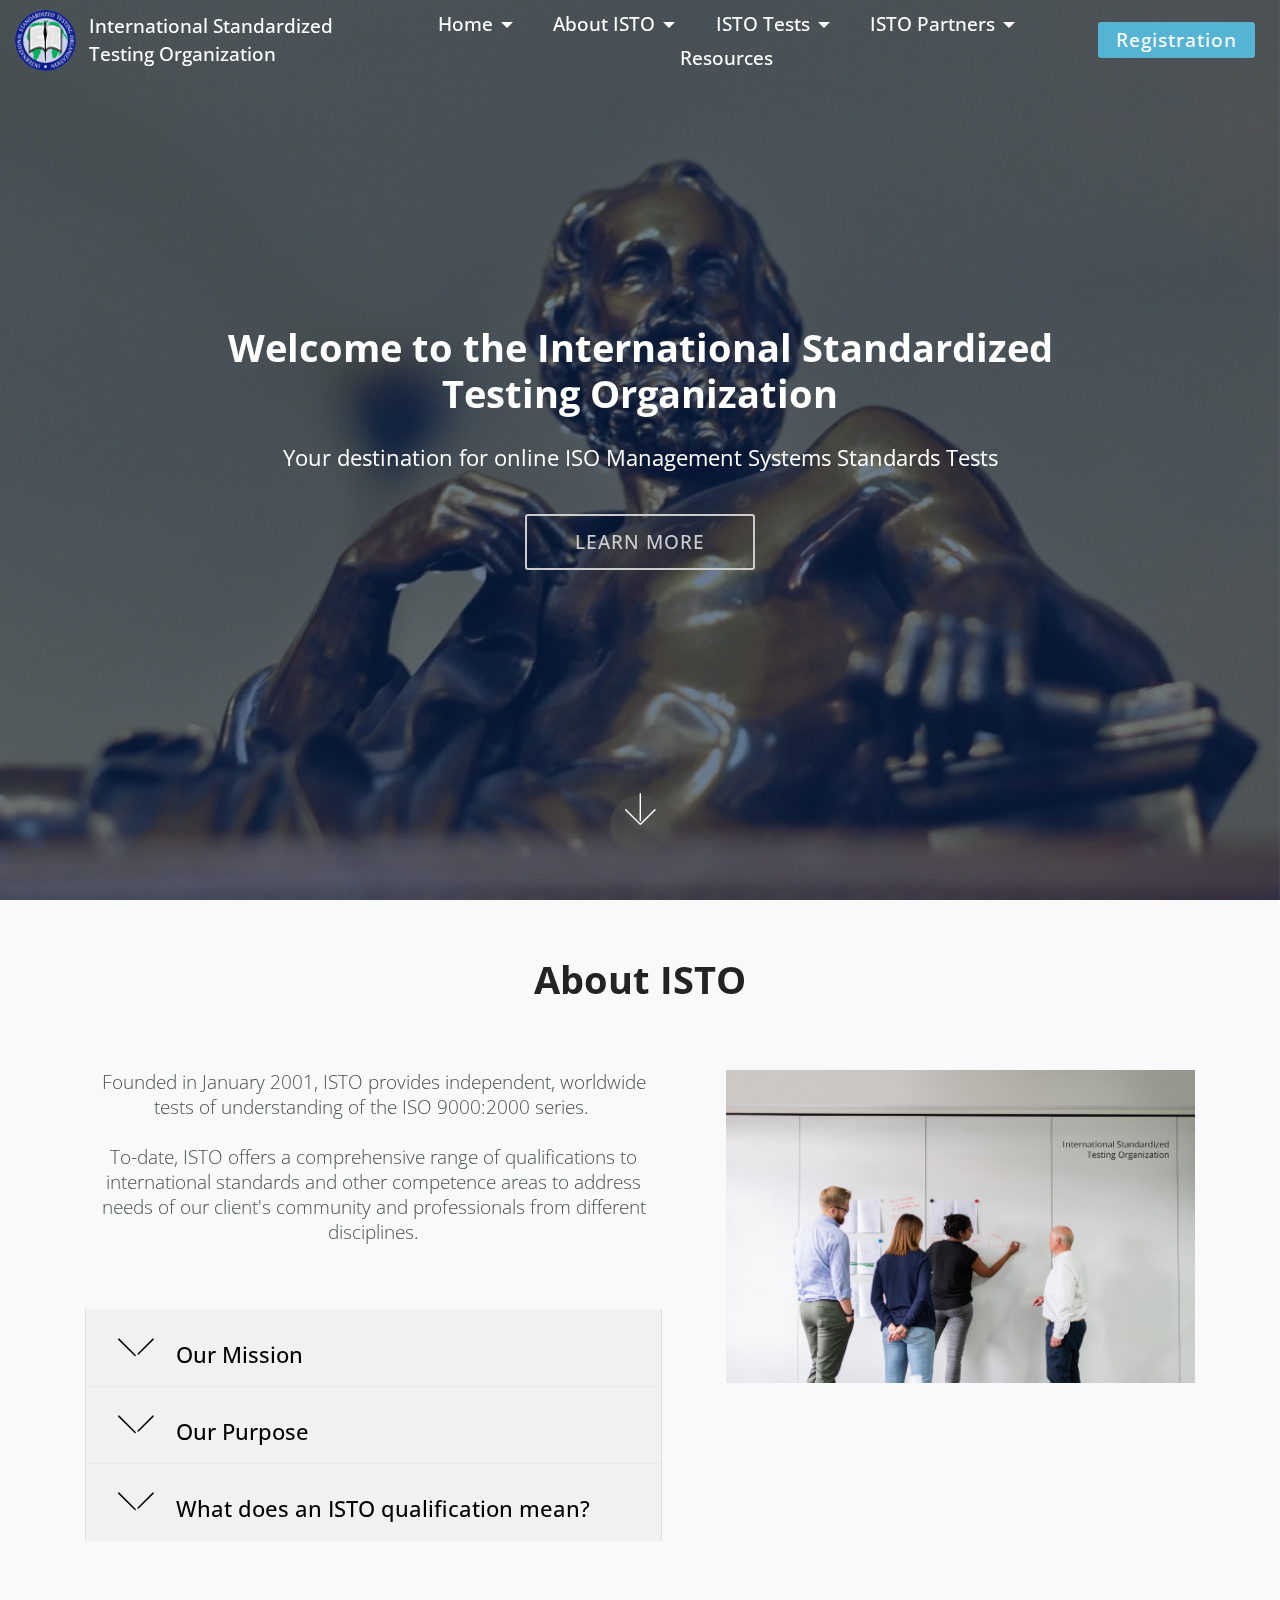
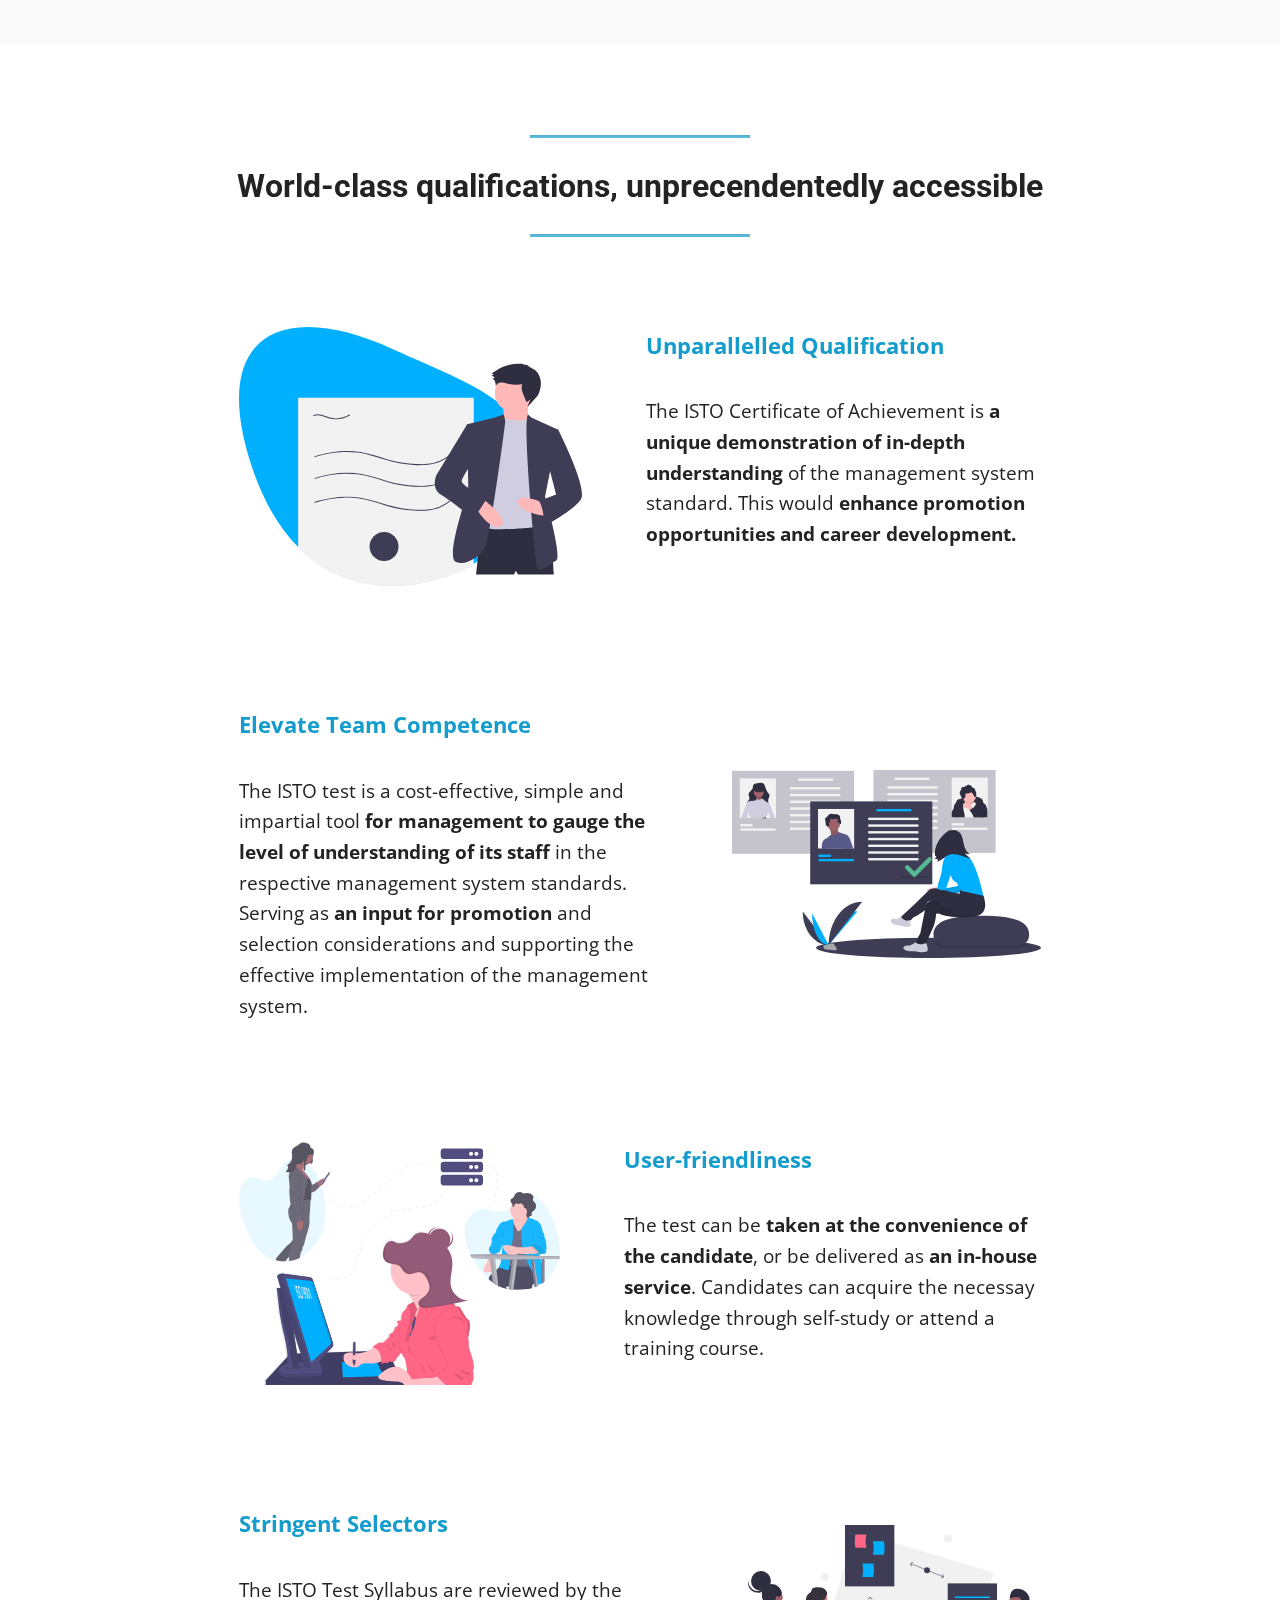
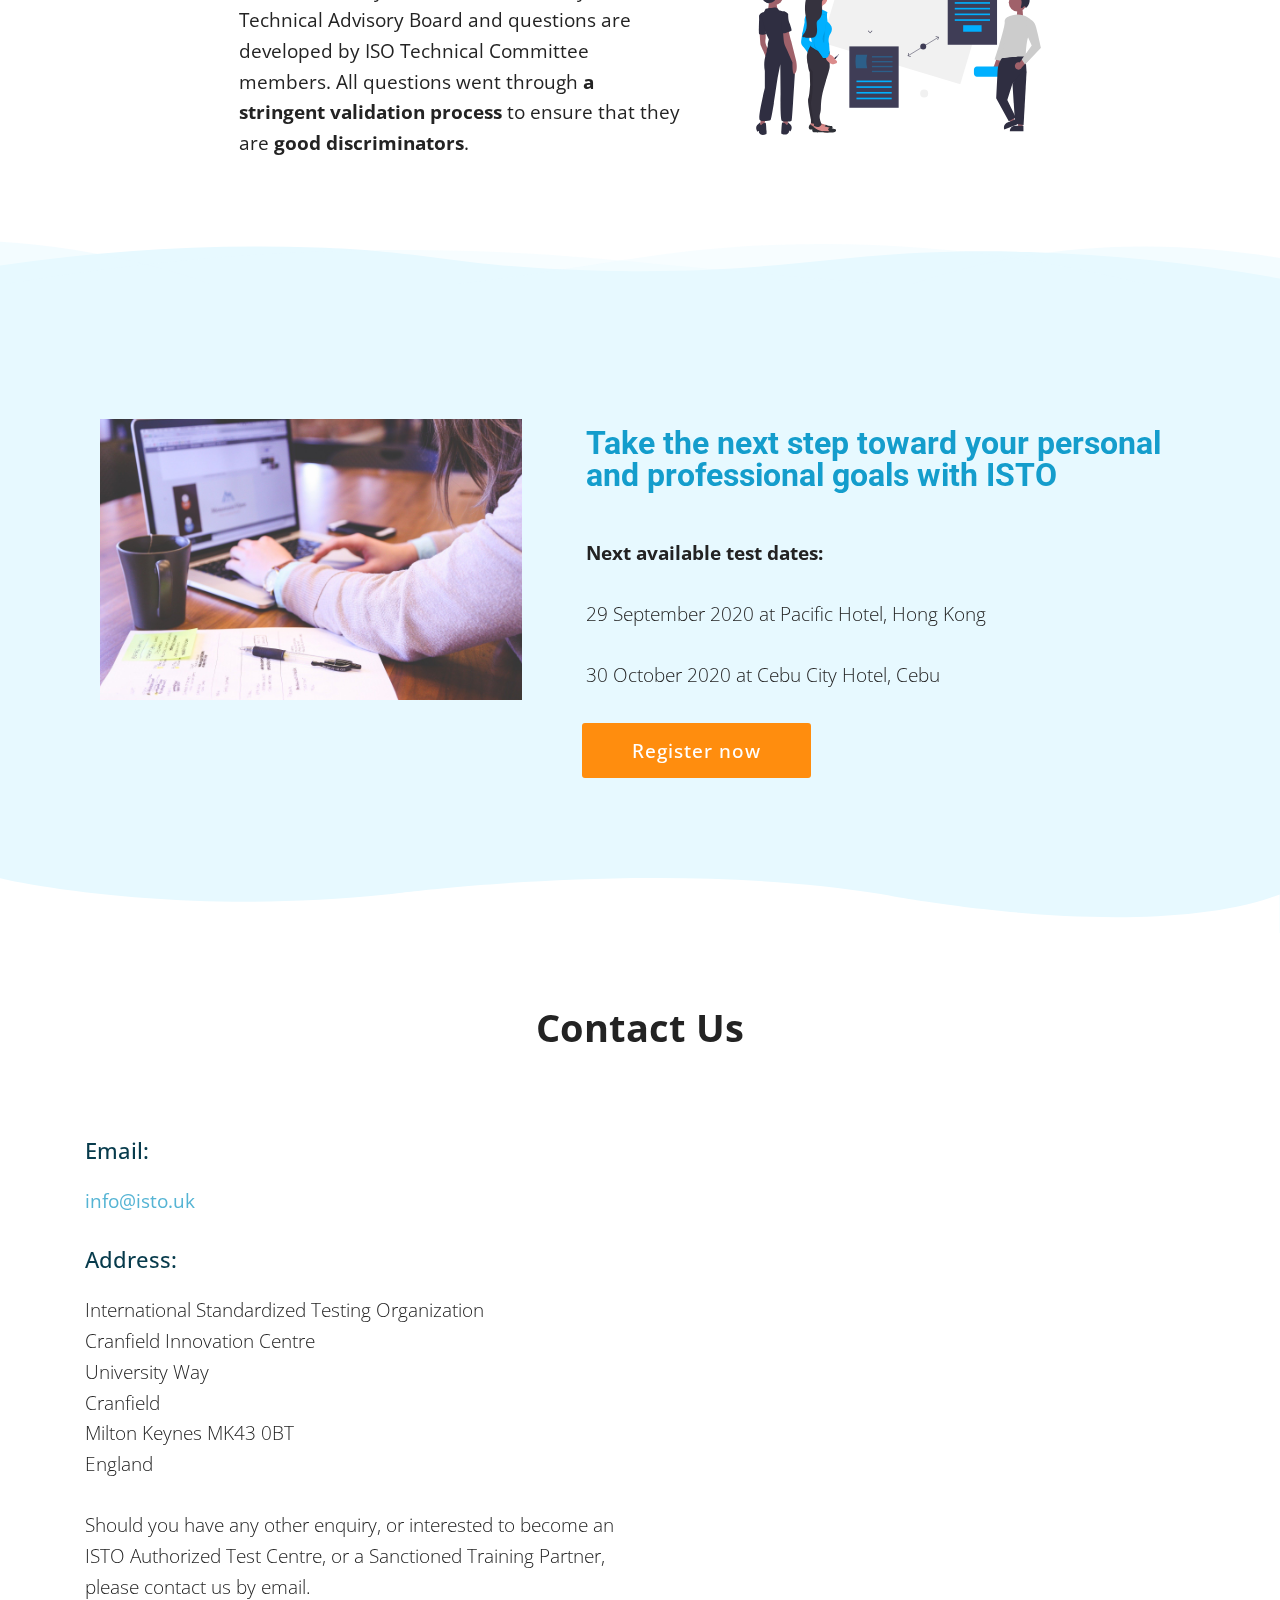
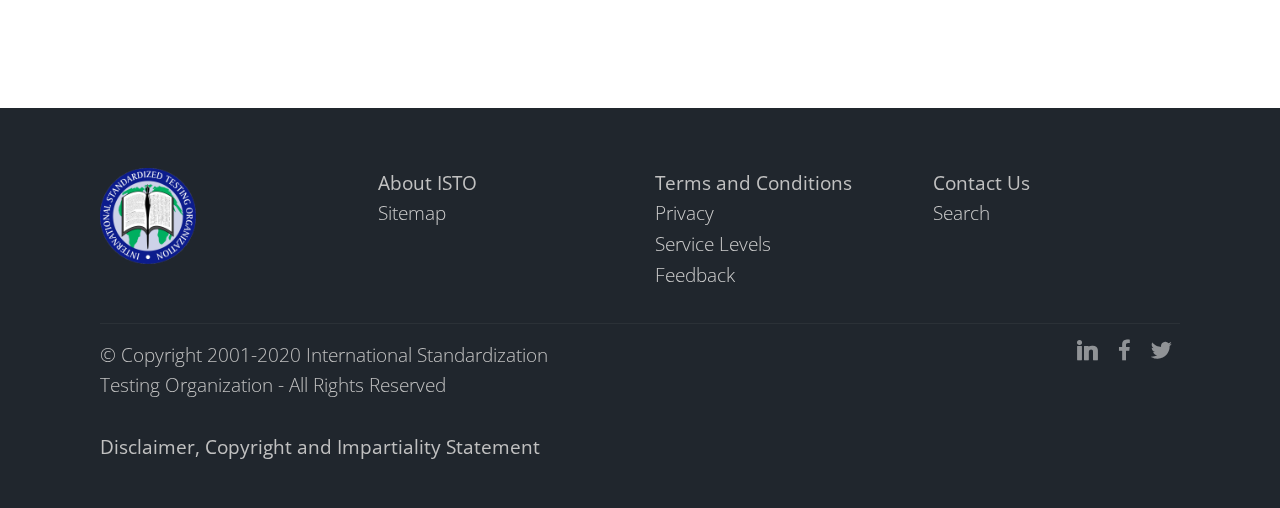
==== commit 3d4945f9: "MM" ====
--- a/index.html
+++ b/index.html
@@ -58,7 +58,7 @@
                 <ul class="navbar-nav nav-dropdown" data-app-modern-menu="true"><li class="nav-item dropdown">
                         <a class="nav-link link dropdown-toggle text-success display-4" href="index.html" data-toggle="dropdown-submenu" aria-expanded="false">
                             Home</a><div class="dropdown-menu"><a class="dropdown-item text-success display-4" href="index.html#home">Welcome</a><a class="dropdown-item text-success display-4" href="index.html#about">About ISTO</a><a class="dropdown-item text-success display-4" href="index.html#reasons">Why choose Us</a><a class="dropdown-item text-success display-4" href="index.html#update">Next Available Test</a><a class="dropdown-item text-success display-4" href="index.html#contact">Contact Us</a></div>
-                    </li><li class="nav-item dropdown"><a class="nav-link link dropdown-toggle text-success display-4" href="index.html" data-toggle="dropdown-submenu" aria-expanded="false">About ISTO</a><div class="dropdown-menu"><a class="dropdown-item text-success display-4" href="about.html" aria-expanded="false">Who are we?</a><a class="dropdown-item text-success display-4" href="about.html#governance" aria-expanded="false">ISTO Governance</a><a class="dropdown-item text-success display-4" href="about.html#corevalues" aria-expanded="false">Core Values</a><a class="dropdown-item text-success display-4" href="about.html#testimonials" aria-expanded="false">What Our Clients Say</a><a class="dropdown-item text-success display-4" href="about.html#policies" aria-expanded="false">ISTO Policies</a></div></li><li class="nav-item dropdown"><a class="nav-link link text-success dropdown-toggle display-4" href="index.html" data-toggle="dropdown-submenu" aria-expanded="false">ISTO Tests</a><div class="dropdown-menu"><div class="dropdown"><a class="text-success dropdown-item dropdown-toggle display-4" href="abouttests.html" data-toggle="dropdown-submenu" aria-expanded="false">About ISTO Test</a><div class="dropdown-menu dropdown-submenu"><a class="text-success dropdown-item display-4" href="abouttests.html">Introduction</a><a class="text-success dropdown-item display-4" href="abouttests.html#significance">Significance</a><a class="text-success dropdown-item display-4" href="abouttests.html#levelsandstandards">Levels of Test and Standards</a><a class="text-success dropdown-item display-4" href="abouttests.html#analytics">Test Analytics</a><a class="text-success dropdown-item display-4" href="abouttests.html#outcome">Test Oucome</a></div></div><div class="dropdown"><a class="text-success dropdown-item dropdown-toggle display-4" href="#top" data-toggle="dropdown-submenu" aria-expanded="false">Schedules and Registration</a><div class="dropdown-menu dropdown-submenu"><a class="text-success dropdown-item display-4" href="tests.html">Test Schedules</a><a class="text-success dropdown-item display-4" href="tests.html#registrationprocess">Test Registration</a><a class="text-success dropdown-item display-4" href="tests.html#centres">Computer-based Test Centres</a><a class="text-success dropdown-item display-4" href="tests.html#faq">FAQ</a></div></div><div class="dropdown"><a class="text-success dropdown-item dropdown-toggle display-4" href="#top" data-toggle="dropdown-submenu" aria-expanded="false">Getting Prepared</a><div class="dropdown-menu dropdown-submenu"><a class="text-success dropdown-item display-4" href="preparation.html">1. Getting Prepared</a><a class="text-success dropdown-item display-4" href="preparation.html#nightbefore">2. The Night Before</a><a class="text-success dropdown-item display-4" href="preparation.html#expect">3. What to Expect</a><a class="text-success dropdown-item display-4" href="preparation.html#testing">4. During the Test</a><a class="text-success dropdown-item display-4" href="preparation.html#finish">5. After the Test</a></div></div></div></li><li class="nav-item dropdown"><a class="nav-link link text-success dropdown-toggle display-4" href="index.html" data-toggle="dropdown-submenu" aria-expanded="false">ISTO Partners</a><div class="dropdown-menu"><a class="text-success dropdown-item display-4" href="partner.html">Become an Authorized Test Centre</a><a class="text-success dropdown-item display-4" href="stp.html">Sanctioned Training Partners (STP)</a></div></li><li class="nav-item"><a class="nav-link link text-success display-4" href="index.html">Resources</a></li></ul>
+                    </li><li class="nav-item dropdown"><a class="nav-link link dropdown-toggle text-success display-4" href="index.html" data-toggle="dropdown-submenu" aria-expanded="false">About ISTO</a><div class="dropdown-menu"><a class="dropdown-item text-success display-4" href="about.html" aria-expanded="false">Who are we?</a><a class="dropdown-item text-success display-4" href="about.html#governance" aria-expanded="false">ISTO Governance</a><a class="dropdown-item text-success display-4" href="about.html#corevalues" aria-expanded="false">Core Values</a><a class="dropdown-item text-success display-4" href="about.html#testimonials" aria-expanded="false">What Our Clients Say</a><a class="dropdown-item text-success display-4" href="about.html#policies" aria-expanded="false">ISTO Policies</a></div></li><li class="nav-item dropdown"><a class="nav-link link text-success dropdown-toggle display-4" href="index.html" data-toggle="dropdown-submenu" aria-expanded="false">ISTO Tests</a><div class="dropdown-menu"><div class="dropdown"><a class="text-success dropdown-item dropdown-toggle display-4" href="abouttests.html" data-toggle="dropdown-submenu" aria-expanded="false">About ISTO Test</a><div class="dropdown-menu dropdown-submenu"><a class="text-success dropdown-item display-4" href="abouttests.html">Introduction</a><a class="text-success dropdown-item display-4" href="abouttests.html#significance">Significance</a><a class="text-success dropdown-item display-4" href="abouttests.html#levelsandstandards">Levels of Test and Standards</a><a class="text-success dropdown-item display-4" href="abouttests.html#analytics">Test Analytics</a><a class="text-success dropdown-item display-4" href="abouttests.html#outcome">Test Oucome</a></div></div><div class="dropdown"><a class="text-success dropdown-item dropdown-toggle display-4" href="#top" data-toggle="dropdown-submenu" aria-expanded="false">Schedules and Registration</a><div class="dropdown-menu dropdown-submenu"><a class="text-success dropdown-item display-4" href="tests.html">Test Schedules</a><a class="text-success dropdown-item display-4" href="tests.html#registrationprocess">Test Registration</a><a class="text-success dropdown-item display-4" href="tests.html#centres">Computer-based Test Centres</a><a class="text-success dropdown-item display-4" href="tests.html#faq">FAQ</a></div></div><div class="dropdown"><a class="text-success dropdown-item dropdown-toggle display-4" href="#top" data-toggle="dropdown-submenu" aria-expanded="false">Getting Prepared</a><div class="dropdown-menu dropdown-submenu"><a class="text-success dropdown-item display-4" href="preparation.html">1. Getting Prepared</a><a class="text-success dropdown-item display-4" href="preparation.html#nightbefore">2. The Night Before</a><a class="text-success dropdown-item display-4" href="preparation.html#expect">3. What to Expect</a><a class="text-success dropdown-item display-4" href="preparation.html#testing">4. During the Test</a><a class="text-success dropdown-item display-4" href="preparation.html#finish">5. After the Test</a></div></div></div></li><li class="nav-item dropdown open"><a class="nav-link link text-success dropdown-toggle display-4" href="index.html" data-toggle="dropdown-submenu" aria-expanded="true">ISTO Partners</a><div class="dropdown-menu"><a class="text-success dropdown-item display-4" href="partner.html">Become an Authorized Test Centre</a><a class="text-success dropdown-item display-4" href="stp.html">Sanctioned Training Partners (STP)</a></div></li><li class="nav-item"><a class="nav-link link text-success display-4" href="index.html">Resources</a></li></ul>
                 
                 <div class="navbar-buttons mbr-section-btn"><a class="btn btn-sm btn-danger display-4" href="https://forums.mobirise.com/" target="_blank">Registration</a></div>
             </div>
@@ -67,7 +67,7 @@
 
 </section>
 
-<section class="engine"><a href="https://mobirise.info/o">free portfolio site templates</a></section><section class="header5 cid-s11t3XRa7o mbr-fullscreen mbr-parallax-background" id="home">
+<section class="engine"><a href="https://mobirise.info/e">make your own site</a></section><section class="header5 cid-s11t3XRa7o mbr-fullscreen mbr-parallax-background" id="home">
 
     
 
--- a/assets/mobirise/css/mbr-additional.css
+++ b/assets/mobirise/css/mbr-additional.css
@@ -703,7 +703,7 @@
   color: #149dcc;
   align: center;
   height: 2px;
-  opacity: 40%;
+  opacity: 70%;
   margin: 0 auto;
 }
 .cid-s66Vsfl715 .section-text {
@@ -1206,7 +1206,7 @@
     padding-bottom: .25rem !important;
     padding-left: 0.5rem !important;
     padding-right: 0.5rem !important;
-    background: rgba(70, 80, 82, 0.95);
+    background: rgba(239, 239, 239, 0.95);
     text-align: center;
   }
   .cid-s66yVhahNC .navbar-brand {
@@ -1261,18 +1261,18 @@
     padding-right: 1.5rem;
     padding-bottom: 0.2rem;
     padding-left: 1.0rem;
-    border-bottom: 0px solid #063241;
-    background: #149dcc;
+    border-bottom: 0px solid #2a2a2a;
+    background: #767676;
     border-bottom-width: 0.25px;
     border-color: #ffffff;
-    border-bottom-right-radius: 0.3rem !important;
-    border-top-right-radius: 0.3rem !important;
-    border-bottom-left-radius: 0.3rem !important;
-    border-top-left-radius: 0.3rem !important;
+    border-bottom-right-radius: 0rem !important;
+    border-top-right-radius: 0rem !important;
+    border-bottom-left-radius: 0rem !important;
+    border-top-left-radius: 0rem !important;
   }
   .cid-s66yVhahNC .navbar .dropdown-item:hover {
     color: #ff8d0e !important;
-    background: #0a4e66 !important;
+    background: #3e3e3e !important;
   }
 }
 .cid-s66yVhahNC .navbar.opened {
@@ -1333,7 +1333,7 @@
 @media (min-width: 992px) {
   .cid-s66yVhahNC .dropdown-menu {
     min-width: 5rem;
-    padding-top: 1.9rem !important;
+    padding-top: 1.8rem !important;
   }
 }
 @media (max-width: 991px) {
@@ -1382,7 +1382,7 @@
 @media (max-width: 991px) {
   .cid-s66yVhahNC .dropdown-menu,
   .cid-s66yVhahNC .navbar.opened {
-    background: rgba(91, 104, 107, 0.95) !important;
+    background: rgba(255, 255, 255, 0.95) !important;
   }
 }
 @media (min-width: 992px) {
@@ -1470,7 +1470,7 @@
   padding-bottom: .25rem !important;
   padding-left: 1.5rem !important;
   padding-right: 1.5rem !important;
-  background: rgba(70, 80, 82, 0.95);
+  background: rgba(239, 239, 239, 0.95);
   text-align: center;
   line-height: 1;
   transition: none;
@@ -1927,7 +1927,7 @@
     padding-bottom: .25rem !important;
     padding-left: 0.5rem !important;
     padding-right: 0.5rem !important;
-    background: rgba(70, 80, 82, 0.95);
+    background: rgba(239, 239, 239, 0.95);
     text-align: center;
   }
   .cid-s66yVhahNC .navbar-brand {
@@ -1982,18 +1982,18 @@
     padding-right: 1.5rem;
     padding-bottom: 0.2rem;
     padding-left: 1.0rem;
-    border-bottom: 0px solid #063241;
-    background: #149dcc;
+    border-bottom: 0px solid #2a2a2a;
+    background: #767676;
     border-bottom-width: 0.25px;
     border-color: #ffffff;
-    border-bottom-right-radius: 0.3rem !important;
-    border-top-right-radius: 0.3rem !important;
-    border-bottom-left-radius: 0.3rem !important;
-    border-top-left-radius: 0.3rem !important;
+    border-bottom-right-radius: 0rem !important;
+    border-top-right-radius: 0rem !important;
+    border-bottom-left-radius: 0rem !important;
+    border-top-left-radius: 0rem !important;
   }
   .cid-s66yVhahNC .navbar .dropdown-item:hover {
     color: #ff8d0e !important;
-    background: #0a4e66 !important;
+    background: #3e3e3e !important;
   }
 }
 .cid-s66yVhahNC .navbar.opened {
@@ -2054,7 +2054,7 @@
 @media (min-width: 992px) {
   .cid-s66yVhahNC .dropdown-menu {
     min-width: 5rem;
-    padding-top: 1.9rem !important;
+    padding-top: 1.8rem !important;
   }
 }
 @media (max-width: 991px) {
@@ -2103,7 +2103,7 @@
 @media (max-width: 991px) {
   .cid-s66yVhahNC .dropdown-menu,
   .cid-s66yVhahNC .navbar.opened {
-    background: rgba(91, 104, 107, 0.95) !important;
+    background: rgba(255, 255, 255, 0.95) !important;
   }
 }
 @media (min-width: 992px) {
@@ -2191,7 +2191,7 @@
   padding-bottom: .25rem !important;
   padding-left: 1.5rem !important;
   padding-right: 1.5rem !important;
-  background: rgba(70, 80, 82, 0.95);
+  background: rgba(239, 239, 239, 0.95);
   text-align: center;
   line-height: 1;
   transition: none;
@@ -3062,7 +3062,7 @@
     padding-bottom: .25rem !important;
     padding-left: 0.5rem !important;
     padding-right: 0.5rem !important;
-    background: rgba(70, 80, 82, 0.95);
+    background: rgba(239, 239, 239, 0.95);
     text-align: center;
   }
   .cid-s66yVhahNC .navbar-brand {
@@ -3117,18 +3117,18 @@
     padding-right: 1.5rem;
     padding-bottom: 0.2rem;
     padding-left: 1.0rem;
-    border-bottom: 0px solid #063241;
-    background: #149dcc;
+    border-bottom: 0px solid #2a2a2a;
+    background: #767676;
     border-bottom-width: 0.25px;
     border-color: #ffffff;
-    border-bottom-right-radius: 0.3rem !important;
-    border-top-right-radius: 0.3rem !important;
-    border-bottom-left-radius: 0.3rem !important;
-    border-top-left-radius: 0.3rem !important;
+    border-bottom-right-radius: 0rem !important;
+    border-top-right-radius: 0rem !important;
+    border-bottom-left-radius: 0rem !important;
+    border-top-left-radius: 0rem !important;
   }
   .cid-s66yVhahNC .navbar .dropdown-item:hover {
     color: #ff8d0e !important;
-    background: #0a4e66 !important;
+    background: #3e3e3e !important;
   }
 }
 .cid-s66yVhahNC .navbar.opened {
@@ -3189,7 +3189,7 @@
 @media (min-width: 992px) {
   .cid-s66yVhahNC .dropdown-menu {
     min-width: 5rem;
-    padding-top: 1.9rem !important;
+    padding-top: 1.8rem !important;
   }
 }
 @media (max-width: 991px) {
@@ -3238,7 +3238,7 @@
 @media (max-width: 991px) {
   .cid-s66yVhahNC .dropdown-menu,
   .cid-s66yVhahNC .navbar.opened {
-    background: rgba(91, 104, 107, 0.95) !important;
+    background: rgba(255, 255, 255, 0.95) !important;
   }
 }
 @media (min-width: 992px) {
@@ -3326,7 +3326,7 @@
   padding-bottom: .25rem !important;
   padding-left: 1.5rem !important;
   padding-right: 1.5rem !important;
-  background: rgba(70, 80, 82, 0.95);
+  background: rgba(239, 239, 239, 0.95);
   text-align: center;
   line-height: 1;
   transition: none;
@@ -4033,7 +4033,7 @@
     padding-bottom: .25rem !important;
     padding-left: 0.5rem !important;
     padding-right: 0.5rem !important;
-    background: rgba(70, 80, 82, 0.95);
+    background: rgba(239, 239, 239, 0.95);
     text-align: center;
   }
   .cid-s66yVhahNC .navbar-brand {
@@ -4088,18 +4088,18 @@
     padding-right: 1.5rem;
     padding-bottom: 0.2rem;
     padding-left: 1.0rem;
-    border-bottom: 0px solid #063241;
-    background: #149dcc;
+    border-bottom: 0px solid #2a2a2a;
+    background: #767676;
     border-bottom-width: 0.25px;
     border-color: #ffffff;
-    border-bottom-right-radius: 0.3rem !important;
-    border-top-right-radius: 0.3rem !important;
-    border-bottom-left-radius: 0.3rem !important;
-    border-top-left-radius: 0.3rem !important;
+    border-bottom-right-radius: 0rem !important;
+    border-top-right-radius: 0rem !important;
+    border-bottom-left-radius: 0rem !important;
+    border-top-left-radius: 0rem !important;
   }
   .cid-s66yVhahNC .navbar .dropdown-item:hover {
     color: #ff8d0e !important;
-    background: #0a4e66 !important;
+    background: #3e3e3e !important;
   }
 }
 .cid-s66yVhahNC .navbar.opened {
@@ -4160,7 +4160,7 @@
 @media (min-width: 992px) {
   .cid-s66yVhahNC .dropdown-menu {
     min-width: 5rem;
-    padding-top: 1.9rem !important;
+    padding-top: 1.8rem !important;
   }
 }
 @media (max-width: 991px) {
@@ -4209,7 +4209,7 @@
 @media (max-width: 991px) {
   .cid-s66yVhahNC .dropdown-menu,
   .cid-s66yVhahNC .navbar.opened {
-    background: rgba(91, 104, 107, 0.95) !important;
+    background: rgba(255, 255, 255, 0.95) !important;
   }
 }
 @media (min-width: 992px) {
@@ -4297,7 +4297,7 @@
   padding-bottom: .25rem !important;
   padding-left: 1.5rem !important;
   padding-right: 1.5rem !important;
-  background: rgba(70, 80, 82, 0.95);
+  background: rgba(239, 239, 239, 0.95);
   text-align: center;
   line-height: 1;
   transition: none;
@@ -5464,7 +5464,7 @@
     padding-bottom: .25rem !important;
     padding-left: 0.5rem !important;
     padding-right: 0.5rem !important;
-    background: rgba(70, 80, 82, 0.95);
+    background: rgba(239, 239, 239, 0.95);
     text-align: center;
   }
   .cid-s66yVhahNC .navbar-brand {
@@ -5519,18 +5519,18 @@
     padding-right: 1.5rem;
     padding-bottom: 0.2rem;
     padding-left: 1.0rem;
-    border-bottom: 0px solid #063241;
-    background: #149dcc;
+    border-bottom: 0px solid #2a2a2a;
+    background: #767676;
     border-bottom-width: 0.25px;
     border-color: #ffffff;
-    border-bottom-right-radius: 0.3rem !important;
-    border-top-right-radius: 0.3rem !important;
-    border-bottom-left-radius: 0.3rem !important;
-    border-top-left-radius: 0.3rem !important;
+    border-bottom-right-radius: 0rem !important;
+    border-top-right-radius: 0rem !important;
+    border-bottom-left-radius: 0rem !important;
+    border-top-left-radius: 0rem !important;
   }
   .cid-s66yVhahNC .navbar .dropdown-item:hover {
     color: #ff8d0e !important;
-    background: #0a4e66 !important;
+    background: #3e3e3e !important;
   }
 }
 .cid-s66yVhahNC .navbar.opened {
@@ -5591,7 +5591,7 @@
 @media (min-width: 992px) {
   .cid-s66yVhahNC .dropdown-menu {
     min-width: 5rem;
-    padding-top: 1.9rem !important;
+    padding-top: 1.8rem !important;
   }
 }
 @media (max-width: 991px) {
@@ -5640,7 +5640,7 @@
 @media (max-width: 991px) {
   .cid-s66yVhahNC .dropdown-menu,
   .cid-s66yVhahNC .navbar.opened {
-    background: rgba(91, 104, 107, 0.95) !important;
+    background: rgba(255, 255, 255, 0.95) !important;
   }
 }
 @media (min-width: 992px) {
@@ -5728,7 +5728,7 @@
   padding-bottom: .25rem !important;
   padding-left: 1.5rem !important;
   padding-right: 1.5rem !important;
-  background: rgba(70, 80, 82, 0.95);
+  background: rgba(239, 239, 239, 0.95);
   text-align: center;
   line-height: 1;
   transition: none;
@@ -6320,7 +6320,7 @@
     padding-bottom: .25rem !important;
     padding-left: 0.5rem !important;
     padding-right: 0.5rem !important;
-    background: rgba(70, 80, 82, 0.95);
+    background: rgba(239, 239, 239, 0.95);
     text-align: center;
   }
   .cid-s66yVhahNC .navbar-brand {
@@ -6375,18 +6375,18 @@
     padding-right: 1.5rem;
     padding-bottom: 0.2rem;
     padding-left: 1.0rem;
-    border-bottom: 0px solid #063241;
-    background: #149dcc;
+    border-bottom: 0px solid #2a2a2a;
+    background: #767676;
     border-bottom-width: 0.25px;
     border-color: #ffffff;
-    border-bottom-right-radius: 0.3rem !important;
-    border-top-right-radius: 0.3rem !important;
-    border-bottom-left-radius: 0.3rem !important;
-    border-top-left-radius: 0.3rem !important;
+    border-bottom-right-radius: 0rem !important;
+    border-top-right-radius: 0rem !important;
+    border-bottom-left-radius: 0rem !important;
+    border-top-left-radius: 0rem !important;
   }
   .cid-s66yVhahNC .navbar .dropdown-item:hover {
     color: #ff8d0e !important;
-    background: #0a4e66 !important;
+    background: #3e3e3e !important;
   }
 }
 .cid-s66yVhahNC .navbar.opened {
@@ -6447,7 +6447,7 @@
 @media (min-width: 992px) {
   .cid-s66yVhahNC .dropdown-menu {
     min-width: 5rem;
-    padding-top: 1.9rem !important;
+    padding-top: 1.8rem !important;
   }
 }
 @media (max-width: 991px) {
@@ -6496,7 +6496,7 @@
 @media (max-width: 991px) {
   .cid-s66yVhahNC .dropdown-menu,
   .cid-s66yVhahNC .navbar.opened {
-    background: rgba(91, 104, 107, 0.95) !important;
+    background: rgba(255, 255, 255, 0.95) !important;
   }
 }
 @media (min-width: 992px) {
@@ -6584,7 +6584,7 @@
   padding-bottom: .25rem !important;
   padding-left: 1.5rem !important;
   padding-right: 1.5rem !important;
-  background: rgba(70, 80, 82, 0.95);
+  background: rgba(239, 239, 239, 0.95);
   text-align: center;
   line-height: 1;
   transition: none;
@@ -7032,7 +7032,7 @@
     padding-bottom: .25rem !important;
     padding-left: 0.5rem !important;
     padding-right: 0.5rem !important;
-    background: rgba(70, 80, 82, 0.95);
+    background: rgba(239, 239, 239, 0.95);
     text-align: center;
   }
   .cid-s66yVhahNC .navbar-brand {
@@ -7087,18 +7087,18 @@
     padding-right: 1.5rem;
     padding-bottom: 0.2rem;
     padding-left: 1.0rem;
-    border-bottom: 0px solid #063241;
-    background: #149dcc;
+    border-bottom: 0px solid #2a2a2a;
+    background: #767676;
     border-bottom-width: 0.25px;
     border-color: #ffffff;
-    border-bottom-right-radius: 0.3rem !important;
-    border-top-right-radius: 0.3rem !important;
-    border-bottom-left-radius: 0.3rem !important;
-    border-top-left-radius: 0.3rem !important;
+    border-bottom-right-radius: 0rem !important;
+    border-top-right-radius: 0rem !important;
+    border-bottom-left-radius: 0rem !important;
+    border-top-left-radius: 0rem !important;
   }
   .cid-s66yVhahNC .navbar .dropdown-item:hover {
     color: #ff8d0e !important;
-    background: #0a4e66 !important;
+    background: #3e3e3e !important;
   }
 }
 .cid-s66yVhahNC .navbar.opened {
@@ -7159,7 +7159,7 @@
 @media (min-width: 992px) {
   .cid-s66yVhahNC .dropdown-menu {
     min-width: 5rem;
-    padding-top: 1.9rem !important;
+    padding-top: 1.8rem !important;
   }
 }
 @media (max-width: 991px) {
@@ -7208,7 +7208,7 @@
 @media (max-width: 991px) {
   .cid-s66yVhahNC .dropdown-menu,
   .cid-s66yVhahNC .navbar.opened {
-    background: rgba(91, 104, 107, 0.95) !important;
+    background: rgba(255, 255, 255, 0.95) !important;
   }
 }
 @media (min-width: 992px) {
@@ -7296,7 +7296,7 @@
   padding-bottom: .25rem !important;
   padding-left: 1.5rem !important;
   padding-right: 1.5rem !important;
-  background: rgba(70, 80, 82, 0.95);
+  background: rgba(239, 239, 239, 0.95);
   text-align: center;
   line-height: 1;
   transition: none;
@@ -7747,7 +7747,7 @@
     padding-bottom: .25rem !important;
     padding-left: 0.5rem !important;
     padding-right: 0.5rem !important;
-    background: rgba(70, 80, 82, 0.95);
+    background: rgba(239, 239, 239, 0.95);
     text-align: center;
   }
   .cid-s66yVhahNC .navbar-brand {
@@ -7802,18 +7802,18 @@
     padding-right: 1.5rem;
     padding-bottom: 0.2rem;
     padding-left: 1.0rem;
-    border-bottom: 0px solid #063241;
-    background: #149dcc;
+    border-bottom: 0px solid #2a2a2a;
+    background: #767676;
     border-bottom-width: 0.25px;
     border-color: #ffffff;
-    border-bottom-right-radius: 0.3rem !important;
-    border-top-right-radius: 0.3rem !important;
-    border-bottom-left-radius: 0.3rem !important;
-    border-top-left-radius: 0.3rem !important;
+    border-bottom-right-radius: 0rem !important;
+    border-top-right-radius: 0rem !important;
+    border-bottom-left-radius: 0rem !important;
+    border-top-left-radius: 0rem !important;
   }
   .cid-s66yVhahNC .navbar .dropdown-item:hover {
     color: #ff8d0e !important;
-    background: #0a4e66 !important;
+    background: #3e3e3e !important;
   }
 }
 .cid-s66yVhahNC .navbar.opened {
@@ -7874,7 +7874,7 @@
 @media (min-width: 992px) {
   .cid-s66yVhahNC .dropdown-menu {
     min-width: 5rem;
-    padding-top: 1.9rem !important;
+    padding-top: 1.8rem !important;
   }
 }
 @media (max-width: 991px) {
@@ -7923,7 +7923,7 @@
 @media (max-width: 991px) {
   .cid-s66yVhahNC .dropdown-menu,
   .cid-s66yVhahNC .navbar.opened {
-    background: rgba(91, 104, 107, 0.95) !important;
+    background: rgba(255, 255, 255, 0.95) !important;
   }
 }
 @media (min-width: 992px) {
@@ -8011,7 +8011,7 @@
   padding-bottom: .25rem !important;
   padding-left: 1.5rem !important;
   padding-right: 1.5rem !important;
-  background: rgba(70, 80, 82, 0.95);
+  background: rgba(239, 239, 239, 0.95);
   text-align: center;
   line-height: 1;
   transition: none;
@@ -8767,7 +8767,7 @@
     padding-bottom: .25rem !important;
     padding-left: 0.5rem !important;
     padding-right: 0.5rem !important;
-    background: rgba(70, 80, 82, 0.95);
+    background: rgba(239, 239, 239, 0.95);
     text-align: center;
   }
   .cid-s66yVhahNC .navbar-brand {
@@ -8822,18 +8822,18 @@
     padding-right: 1.5rem;
     padding-bottom: 0.2rem;
     padding-left: 1.0rem;
-    border-bottom: 0px solid #063241;
-    background: #149dcc;
+    border-bottom: 0px solid #2a2a2a;
+    background: #767676;
     border-bottom-width: 0.25px;
     border-color: #ffffff;
-    border-bottom-right-radius: 0.3rem !important;
-    border-top-right-radius: 0.3rem !important;
-    border-bottom-left-radius: 0.3rem !important;
-    border-top-left-radius: 0.3rem !important;
+    border-bottom-right-radius: 0rem !important;
+    border-top-right-radius: 0rem !important;
+    border-bottom-left-radius: 0rem !important;
+    border-top-left-radius: 0rem !important;
   }
   .cid-s66yVhahNC .navbar .dropdown-item:hover {
     color: #ff8d0e !important;
-    background: #0a4e66 !important;
+    background: #3e3e3e !important;
   }
 }
 .cid-s66yVhahNC .navbar.opened {
@@ -8894,7 +8894,7 @@
 @media (min-width: 992px) {
   .cid-s66yVhahNC .dropdown-menu {
     min-width: 5rem;
-    padding-top: 1.9rem !important;
+    padding-top: 1.8rem !important;
   }
 }
 @media (max-width: 991px) {
@@ -8943,7 +8943,7 @@
 @media (max-width: 991px) {
   .cid-s66yVhahNC .dropdown-menu,
   .cid-s66yVhahNC .navbar.opened {
-    background: rgba(91, 104, 107, 0.95) !important;
+    background: rgba(255, 255, 255, 0.95) !important;
   }
 }
 @media (min-width: 992px) {
@@ -9031,7 +9031,7 @@
   padding-bottom: .25rem !important;
   padding-left: 1.5rem !important;
   padding-right: 1.5rem !important;
-  background: rgba(70, 80, 82, 0.95);
+  background: rgba(239, 239, 239, 0.95);
   text-align: center;
   line-height: 1;
   transition: none;
--- a/assets/mobirise/css/mbr-additional.css
+++ b/assets/mobirise/css/mbr-additional.css
@@ -703,7 +703,7 @@
   color: #149dcc;
   align: center;
   height: 2px;
-  opacity: 40%;
+  opacity: 70%;
   margin: 0 auto;
 }
 .cid-s66Vsfl715 .section-text {
@@ -1206,7 +1206,7 @@
     padding-bottom: .25rem !important;
     padding-left: 0.5rem !important;
     padding-right: 0.5rem !important;
-    background: rgba(70, 80, 82, 0.95);
+    background: rgba(239, 239, 239, 0.95);
     text-align: center;
   }
   .cid-s66yVhahNC .navbar-brand {
@@ -1261,18 +1261,18 @@
     padding-right: 1.5rem;
     padding-bottom: 0.2rem;
     padding-left: 1.0rem;
-    border-bottom: 0px solid #063241;
-    background: #149dcc;
+    border-bottom: 0px solid #2a2a2a;
+    background: #767676;
     border-bottom-width: 0.25px;
     border-color: #ffffff;
-    border-bottom-right-radius: 0.3rem !important;
-    border-top-right-radius: 0.3rem !important;
-    border-bottom-left-radius: 0.3rem !important;
-    border-top-left-radius: 0.3rem !important;
+    border-bottom-right-radius: 0rem !important;
+    border-top-right-radius: 0rem !important;
+    border-bottom-left-radius: 0rem !important;
+    border-top-left-radius: 0rem !important;
   }
   .cid-s66yVhahNC .navbar .dropdown-item:hover {
     color: #ff8d0e !important;
-    background: #0a4e66 !important;
+    background: #3e3e3e !important;
   }
 }
 .cid-s66yVhahNC .navbar.opened {
@@ -1333,7 +1333,7 @@
 @media (min-width: 992px) {
   .cid-s66yVhahNC .dropdown-menu {
     min-width: 5rem;
-    padding-top: 1.9rem !important;
+    padding-top: 1.8rem !important;
   }
 }
 @media (max-width: 991px) {
@@ -1382,7 +1382,7 @@
 @media (max-width: 991px) {
   .cid-s66yVhahNC .dropdown-menu,
   .cid-s66yVhahNC .navbar.opened {
-    background: rgba(91, 104, 107, 0.95) !important;
+    background: rgba(255, 255, 255, 0.95) !important;
   }
 }
 @media (min-width: 992px) {
@@ -1470,7 +1470,7 @@
   padding-bottom: .25rem !important;
   padding-left: 1.5rem !important;
   padding-right: 1.5rem !important;
-  background: rgba(70, 80, 82, 0.95);
+  background: rgba(239, 239, 239, 0.95);
   text-align: center;
   line-height: 1;
   transition: none;
@@ -1927,7 +1927,7 @@
     padding-bottom: .25rem !important;
     padding-left: 0.5rem !important;
     padding-right: 0.5rem !important;
-    background: rgba(70, 80, 82, 0.95);
+    background: rgba(239, 239, 239, 0.95);
     text-align: center;
   }
   .cid-s66yVhahNC .navbar-brand {
@@ -1982,18 +1982,18 @@
     padding-right: 1.5rem;
     padding-bottom: 0.2rem;
     padding-left: 1.0rem;
-    border-bottom: 0px solid #063241;
-    background: #149dcc;
+    border-bottom: 0px solid #2a2a2a;
+    background: #767676;
     border-bottom-width: 0.25px;
     border-color: #ffffff;
-    border-bottom-right-radius: 0.3rem !important;
-    border-top-right-radius: 0.3rem !important;
-    border-bottom-left-radius: 0.3rem !important;
-    border-top-left-radius: 0.3rem !important;
+    border-bottom-right-radius: 0rem !important;
+    border-top-right-radius: 0rem !important;
+    border-bottom-left-radius: 0rem !important;
+    border-top-left-radius: 0rem !important;
   }
   .cid-s66yVhahNC .navbar .dropdown-item:hover {
     color: #ff8d0e !important;
-    background: #0a4e66 !important;
+    background: #3e3e3e !important;
   }
 }
 .cid-s66yVhahNC .navbar.opened {
@@ -2054,7 +2054,7 @@
 @media (min-width: 992px) {
   .cid-s66yVhahNC .dropdown-menu {
     min-width: 5rem;
-    padding-top: 1.9rem !important;
+    padding-top: 1.8rem !important;
   }
 }
 @media (max-width: 991px) {
@@ -2103,7 +2103,7 @@
 @media (max-width: 991px) {
   .cid-s66yVhahNC .dropdown-menu,
   .cid-s66yVhahNC .navbar.opened {
-    background: rgba(91, 104, 107, 0.95) !important;
+    background: rgba(255, 255, 255, 0.95) !important;
   }
 }
 @media (min-width: 992px) {
@@ -2191,7 +2191,7 @@
   padding-bottom: .25rem !important;
   padding-left: 1.5rem !important;
   padding-right: 1.5rem !important;
-  background: rgba(70, 80, 82, 0.95);
+  background: rgba(239, 239, 239, 0.95);
   text-align: center;
   line-height: 1;
   transition: none;
@@ -3062,7 +3062,7 @@
     padding-bottom: .25rem !important;
     padding-left: 0.5rem !important;
     padding-right: 0.5rem !important;
-    background: rgba(70, 80, 82, 0.95);
+    background: rgba(239, 239, 239, 0.95);
     text-align: center;
   }
   .cid-s66yVhahNC .navbar-brand {
@@ -3117,18 +3117,18 @@
     padding-right: 1.5rem;
     padding-bottom: 0.2rem;
     padding-left: 1.0rem;
-    border-bottom: 0px solid #063241;
-    background: #149dcc;
+    border-bottom: 0px solid #2a2a2a;
+    background: #767676;
     border-bottom-width: 0.25px;
     border-color: #ffffff;
-    border-bottom-right-radius: 0.3rem !important;
-    border-top-right-radius: 0.3rem !important;
-    border-bottom-left-radius: 0.3rem !important;
-    border-top-left-radius: 0.3rem !important;
+    border-bottom-right-radius: 0rem !important;
+    border-top-right-radius: 0rem !important;
+    border-bottom-left-radius: 0rem !important;
+    border-top-left-radius: 0rem !important;
   }
   .cid-s66yVhahNC .navbar .dropdown-item:hover {
     color: #ff8d0e !important;
-    background: #0a4e66 !important;
+    background: #3e3e3e !important;
   }
 }
 .cid-s66yVhahNC .navbar.opened {
@@ -3189,7 +3189,7 @@
 @media (min-width: 992px) {
   .cid-s66yVhahNC .dropdown-menu {
     min-width: 5rem;
-    padding-top: 1.9rem !important;
+    padding-top: 1.8rem !important;
   }
 }
 @media (max-width: 991px) {
@@ -3238,7 +3238,7 @@
 @media (max-width: 991px) {
   .cid-s66yVhahNC .dropdown-menu,
   .cid-s66yVhahNC .navbar.opened {
-    background: rgba(91, 104, 107, 0.95) !important;
+    background: rgba(255, 255, 255, 0.95) !important;
   }
 }
 @media (min-width: 992px) {
@@ -3326,7 +3326,7 @@
   padding-bottom: .25rem !important;
   padding-left: 1.5rem !important;
   padding-right: 1.5rem !important;
-  background: rgba(70, 80, 82, 0.95);
+  background: rgba(239, 239, 239, 0.95);
   text-align: center;
   line-height: 1;
   transition: none;
@@ -4033,7 +4033,7 @@
     padding-bottom: .25rem !important;
     padding-left: 0.5rem !important;
     padding-right: 0.5rem !important;
-    background: rgba(70, 80, 82, 0.95);
+    background: rgba(239, 239, 239, 0.95);
     text-align: center;
   }
   .cid-s66yVhahNC .navbar-brand {
@@ -4088,18 +4088,18 @@
     padding-right: 1.5rem;
     padding-bottom: 0.2rem;
     padding-left: 1.0rem;
-    border-bottom: 0px solid #063241;
-    background: #149dcc;
+    border-bottom: 0px solid #2a2a2a;
+    background: #767676;
     border-bottom-width: 0.25px;
     border-color: #ffffff;
-    border-bottom-right-radius: 0.3rem !important;
-    border-top-right-radius: 0.3rem !important;
-    border-bottom-left-radius: 0.3rem !important;
-    border-top-left-radius: 0.3rem !important;
+    border-bottom-right-radius: 0rem !important;
+    border-top-right-radius: 0rem !important;
+    border-bottom-left-radius: 0rem !important;
+    border-top-left-radius: 0rem !important;
   }
   .cid-s66yVhahNC .navbar .dropdown-item:hover {
     color: #ff8d0e !important;
-    background: #0a4e66 !important;
+    background: #3e3e3e !important;
   }
 }
 .cid-s66yVhahNC .navbar.opened {
@@ -4160,7 +4160,7 @@
 @media (min-width: 992px) {
   .cid-s66yVhahNC .dropdown-menu {
     min-width: 5rem;
-    padding-top: 1.9rem !important;
+    padding-top: 1.8rem !important;
   }
 }
 @media (max-width: 991px) {
@@ -4209,7 +4209,7 @@
 @media (max-width: 991px) {
   .cid-s66yVhahNC .dropdown-menu,
   .cid-s66yVhahNC .navbar.opened {
-    background: rgba(91, 104, 107, 0.95) !important;
+    background: rgba(255, 255, 255, 0.95) !important;
   }
 }
 @media (min-width: 992px) {
@@ -4297,7 +4297,7 @@
   padding-bottom: .25rem !important;
   padding-left: 1.5rem !important;
   padding-right: 1.5rem !important;
-  background: rgba(70, 80, 82, 0.95);
+  background: rgba(239, 239, 239, 0.95);
   text-align: center;
   line-height: 1;
   transition: none;
@@ -5464,7 +5464,7 @@
     padding-bottom: .25rem !important;
     padding-left: 0.5rem !important;
     padding-right: 0.5rem !important;
-    background: rgba(70, 80, 82, 0.95);
+    background: rgba(239, 239, 239, 0.95);
     text-align: center;
   }
   .cid-s66yVhahNC .navbar-brand {
@@ -5519,18 +5519,18 @@
     padding-right: 1.5rem;
     padding-bottom: 0.2rem;
     padding-left: 1.0rem;
-    border-bottom: 0px solid #063241;
-    background: #149dcc;
+    border-bottom: 0px solid #2a2a2a;
+    background: #767676;
     border-bottom-width: 0.25px;
     border-color: #ffffff;
-    border-bottom-right-radius: 0.3rem !important;
-    border-top-right-radius: 0.3rem !important;
-    border-bottom-left-radius: 0.3rem !important;
-    border-top-left-radius: 0.3rem !important;
+    border-bottom-right-radius: 0rem !important;
+    border-top-right-radius: 0rem !important;
+    border-bottom-left-radius: 0rem !important;
+    border-top-left-radius: 0rem !important;
   }
   .cid-s66yVhahNC .navbar .dropdown-item:hover {
     color: #ff8d0e !important;
-    background: #0a4e66 !important;
+    background: #3e3e3e !important;
   }
 }
 .cid-s66yVhahNC .navbar.opened {
@@ -5591,7 +5591,7 @@
 @media (min-width: 992px) {
   .cid-s66yVhahNC .dropdown-menu {
     min-width: 5rem;
-    padding-top: 1.9rem !important;
+    padding-top: 1.8rem !important;
   }
 }
 @media (max-width: 991px) {
@@ -5640,7 +5640,7 @@
 @media (max-width: 991px) {
   .cid-s66yVhahNC .dropdown-menu,
   .cid-s66yVhahNC .navbar.opened {
-    background: rgba(91, 104, 107, 0.95) !important;
+    background: rgba(255, 255, 255, 0.95) !important;
   }
 }
 @media (min-width: 992px) {
@@ -5728,7 +5728,7 @@
   padding-bottom: .25rem !important;
   padding-left: 1.5rem !important;
   padding-right: 1.5rem !important;
-  background: rgba(70, 80, 82, 0.95);
+  background: rgba(239, 239, 239, 0.95);
   text-align: center;
   line-height: 1;
   transition: none;
@@ -6320,7 +6320,7 @@
     padding-bottom: .25rem !important;
     padding-left: 0.5rem !important;
     padding-right: 0.5rem !important;
-    background: rgba(70, 80, 82, 0.95);
+    background: rgba(239, 239, 239, 0.95);
     text-align: center;
   }
   .cid-s66yVhahNC .navbar-brand {
@@ -6375,18 +6375,18 @@
     padding-right: 1.5rem;
     padding-bottom: 0.2rem;
     padding-left: 1.0rem;
-    border-bottom: 0px solid #063241;
-    background: #149dcc;
+    border-bottom: 0px solid #2a2a2a;
+    background: #767676;
     border-bottom-width: 0.25px;
     border-color: #ffffff;
-    border-bottom-right-radius: 0.3rem !important;
-    border-top-right-radius: 0.3rem !important;
-    border-bottom-left-radius: 0.3rem !important;
-    border-top-left-radius: 0.3rem !important;
+    border-bottom-right-radius: 0rem !important;
+    border-top-right-radius: 0rem !important;
+    border-bottom-left-radius: 0rem !important;
+    border-top-left-radius: 0rem !important;
   }
   .cid-s66yVhahNC .navbar .dropdown-item:hover {
     color: #ff8d0e !important;
-    background: #0a4e66 !important;
+    background: #3e3e3e !important;
   }
 }
 .cid-s66yVhahNC .navbar.opened {
@@ -6447,7 +6447,7 @@
 @media (min-width: 992px) {
   .cid-s66yVhahNC .dropdown-menu {
     min-width: 5rem;
-    padding-top: 1.9rem !important;
+    padding-top: 1.8rem !important;
   }
 }
 @media (max-width: 991px) {
@@ -6496,7 +6496,7 @@
 @media (max-width: 991px) {
   .cid-s66yVhahNC .dropdown-menu,
   .cid-s66yVhahNC .navbar.opened {
-    background: rgba(91, 104, 107, 0.95) !important;
+    background: rgba(255, 255, 255, 0.95) !important;
   }
 }
 @media (min-width: 992px) {
@@ -6584,7 +6584,7 @@
   padding-bottom: .25rem !important;
   padding-left: 1.5rem !important;
   padding-right: 1.5rem !important;
-  background: rgba(70, 80, 82, 0.95);
+  background: rgba(239, 239, 239, 0.95);
   text-align: center;
   line-height: 1;
   transition: none;
@@ -7032,7 +7032,7 @@
     padding-bottom: .25rem !important;
     padding-left: 0.5rem !important;
     padding-right: 0.5rem !important;
-    background: rgba(70, 80, 82, 0.95);
+    background: rgba(239, 239, 239, 0.95);
     text-align: center;
   }
   .cid-s66yVhahNC .navbar-brand {
@@ -7087,18 +7087,18 @@
     padding-right: 1.5rem;
     padding-bottom: 0.2rem;
     padding-left: 1.0rem;
-    border-bottom: 0px solid #063241;
-    background: #149dcc;
+    border-bottom: 0px solid #2a2a2a;
+    background: #767676;
     border-bottom-width: 0.25px;
     border-color: #ffffff;
-    border-bottom-right-radius: 0.3rem !important;
-    border-top-right-radius: 0.3rem !important;
-    border-bottom-left-radius: 0.3rem !important;
-    border-top-left-radius: 0.3rem !important;
+    border-bottom-right-radius: 0rem !important;
+    border-top-right-radius: 0rem !important;
+    border-bottom-left-radius: 0rem !important;
+    border-top-left-radius: 0rem !important;
   }
   .cid-s66yVhahNC .navbar .dropdown-item:hover {
     color: #ff8d0e !important;
-    background: #0a4e66 !important;
+    background: #3e3e3e !important;
   }
 }
 .cid-s66yVhahNC .navbar.opened {
@@ -7159,7 +7159,7 @@
 @media (min-width: 992px) {
   .cid-s66yVhahNC .dropdown-menu {
     min-width: 5rem;
-    padding-top: 1.9rem !important;
+    padding-top: 1.8rem !important;
   }
 }
 @media (max-width: 991px) {
@@ -7208,7 +7208,7 @@
 @media (max-width: 991px) {
   .cid-s66yVhahNC .dropdown-menu,
   .cid-s66yVhahNC .navbar.opened {
-    background: rgba(91, 104, 107, 0.95) !important;
+    background: rgba(255, 255, 255, 0.95) !important;
   }
 }
 @media (min-width: 992px) {
@@ -7296,7 +7296,7 @@
   padding-bottom: .25rem !important;
   padding-left: 1.5rem !important;
   padding-right: 1.5rem !important;
-  background: rgba(70, 80, 82, 0.95);
+  background: rgba(239, 239, 239, 0.95);
   text-align: center;
   line-height: 1;
   transition: none;
@@ -7747,7 +7747,7 @@
     padding-bottom: .25rem !important;
     padding-left: 0.5rem !important;
     padding-right: 0.5rem !important;
-    background: rgba(70, 80, 82, 0.95);
+    background: rgba(239, 239, 239, 0.95);
     text-align: center;
   }
   .cid-s66yVhahNC .navbar-brand {
@@ -7802,18 +7802,18 @@
     padding-right: 1.5rem;
     padding-bottom: 0.2rem;
     padding-left: 1.0rem;
-    border-bottom: 0px solid #063241;
-    background: #149dcc;
+    border-bottom: 0px solid #2a2a2a;
+    background: #767676;
     border-bottom-width: 0.25px;
     border-color: #ffffff;
-    border-bottom-right-radius: 0.3rem !important;
-    border-top-right-radius: 0.3rem !important;
-    border-bottom-left-radius: 0.3rem !important;
-    border-top-left-radius: 0.3rem !important;
+    border-bottom-right-radius: 0rem !important;
+    border-top-right-radius: 0rem !important;
+    border-bottom-left-radius: 0rem !important;
+    border-top-left-radius: 0rem !important;
   }
   .cid-s66yVhahNC .navbar .dropdown-item:hover {
     color: #ff8d0e !important;
-    background: #0a4e66 !important;
+    background: #3e3e3e !important;
   }
 }
 .cid-s66yVhahNC .navbar.opened {
@@ -7874,7 +7874,7 @@
 @media (min-width: 992px) {
   .cid-s66yVhahNC .dropdown-menu {
     min-width: 5rem;
-    padding-top: 1.9rem !important;
+    padding-top: 1.8rem !important;
   }
 }
 @media (max-width: 991px) {
@@ -7923,7 +7923,7 @@
 @media (max-width: 991px) {
   .cid-s66yVhahNC .dropdown-menu,
   .cid-s66yVhahNC .navbar.opened {
-    background: rgba(91, 104, 107, 0.95) !important;
+    background: rgba(255, 255, 255, 0.95) !important;
   }
 }
 @media (min-width: 992px) {
@@ -8011,7 +8011,7 @@
   padding-bottom: .25rem !important;
   padding-left: 1.5rem !important;
   padding-right: 1.5rem !important;
-  background: rgba(70, 80, 82, 0.95);
+  background: rgba(239, 239, 239, 0.95);
   text-align: center;
   line-height: 1;
   transition: none;
@@ -8767,7 +8767,7 @@
     padding-bottom: .25rem !important;
     padding-left: 0.5rem !important;
     padding-right: 0.5rem !important;
-    background: rgba(70, 80, 82, 0.95);
+    background: rgba(239, 239, 239, 0.95);
     text-align: center;
   }
   .cid-s66yVhahNC .navbar-brand {
@@ -8822,18 +8822,18 @@
     padding-right: 1.5rem;
     padding-bottom: 0.2rem;
     padding-left: 1.0rem;
-    border-bottom: 0px solid #063241;
-    background: #149dcc;
+    border-bottom: 0px solid #2a2a2a;
+    background: #767676;
     border-bottom-width: 0.25px;
     border-color: #ffffff;
-    border-bottom-right-radius: 0.3rem !important;
-    border-top-right-radius: 0.3rem !important;
-    border-bottom-left-radius: 0.3rem !important;
-    border-top-left-radius: 0.3rem !important;
+    border-bottom-right-radius: 0rem !important;
+    border-top-right-radius: 0rem !important;
+    border-bottom-left-radius: 0rem !important;
+    border-top-left-radius: 0rem !important;
   }
   .cid-s66yVhahNC .navbar .dropdown-item:hover {
     color: #ff8d0e !important;
-    background: #0a4e66 !important;
+    background: #3e3e3e !important;
   }
 }
 .cid-s66yVhahNC .navbar.opened {
@@ -8894,7 +8894,7 @@
 @media (min-width: 992px) {
   .cid-s66yVhahNC .dropdown-menu {
     min-width: 5rem;
-    padding-top: 1.9rem !important;
+    padding-top: 1.8rem !important;
   }
 }
 @media (max-width: 991px) {
@@ -8943,7 +8943,7 @@
 @media (max-width: 991px) {
   .cid-s66yVhahNC .dropdown-menu,
   .cid-s66yVhahNC .navbar.opened {
-    background: rgba(91, 104, 107, 0.95) !important;
+    background: rgba(255, 255, 255, 0.95) !important;
   }
 }
 @media (min-width: 992px) {
@@ -9031,7 +9031,7 @@
   padding-bottom: .25rem !important;
   padding-left: 1.5rem !important;
   padding-right: 1.5rem !important;
-  background: rgba(70, 80, 82, 0.95);
+  background: rgba(239, 239, 239, 0.95);
   text-align: center;
   line-height: 1;
   transition: none;
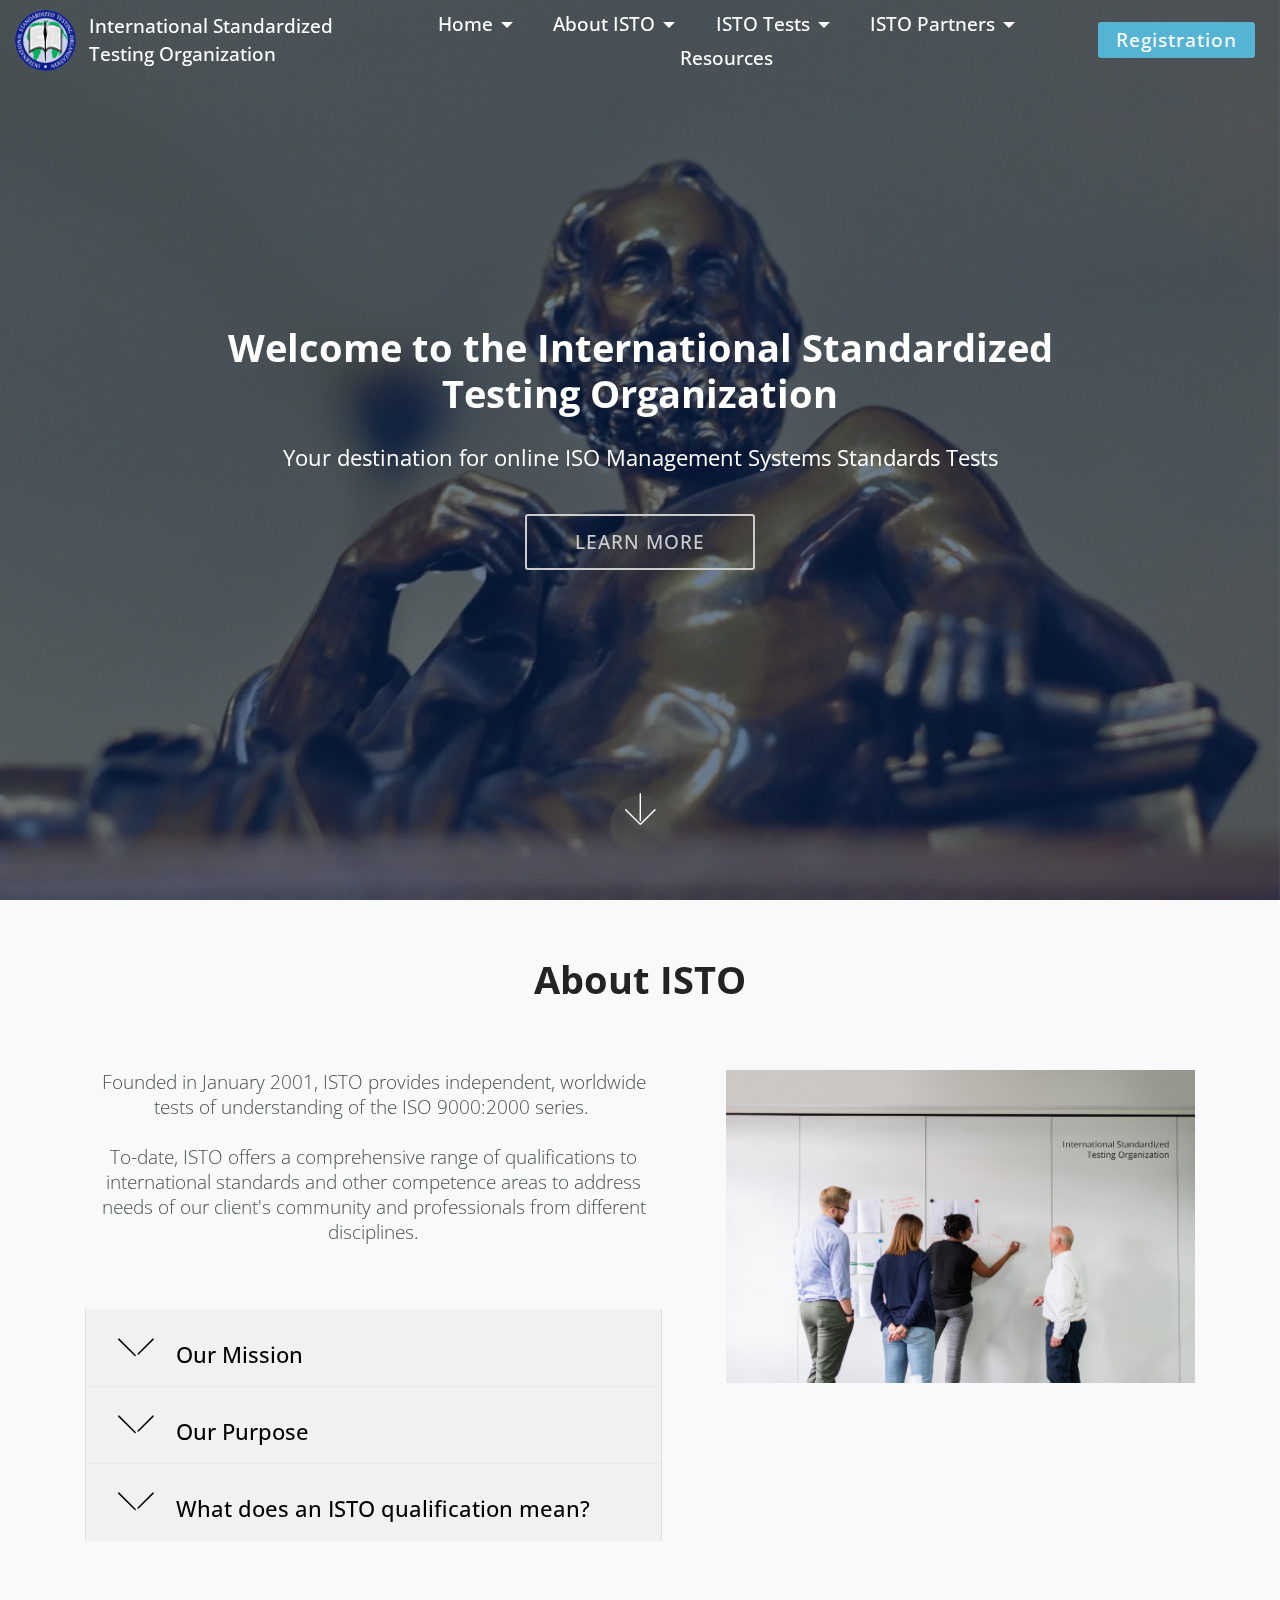
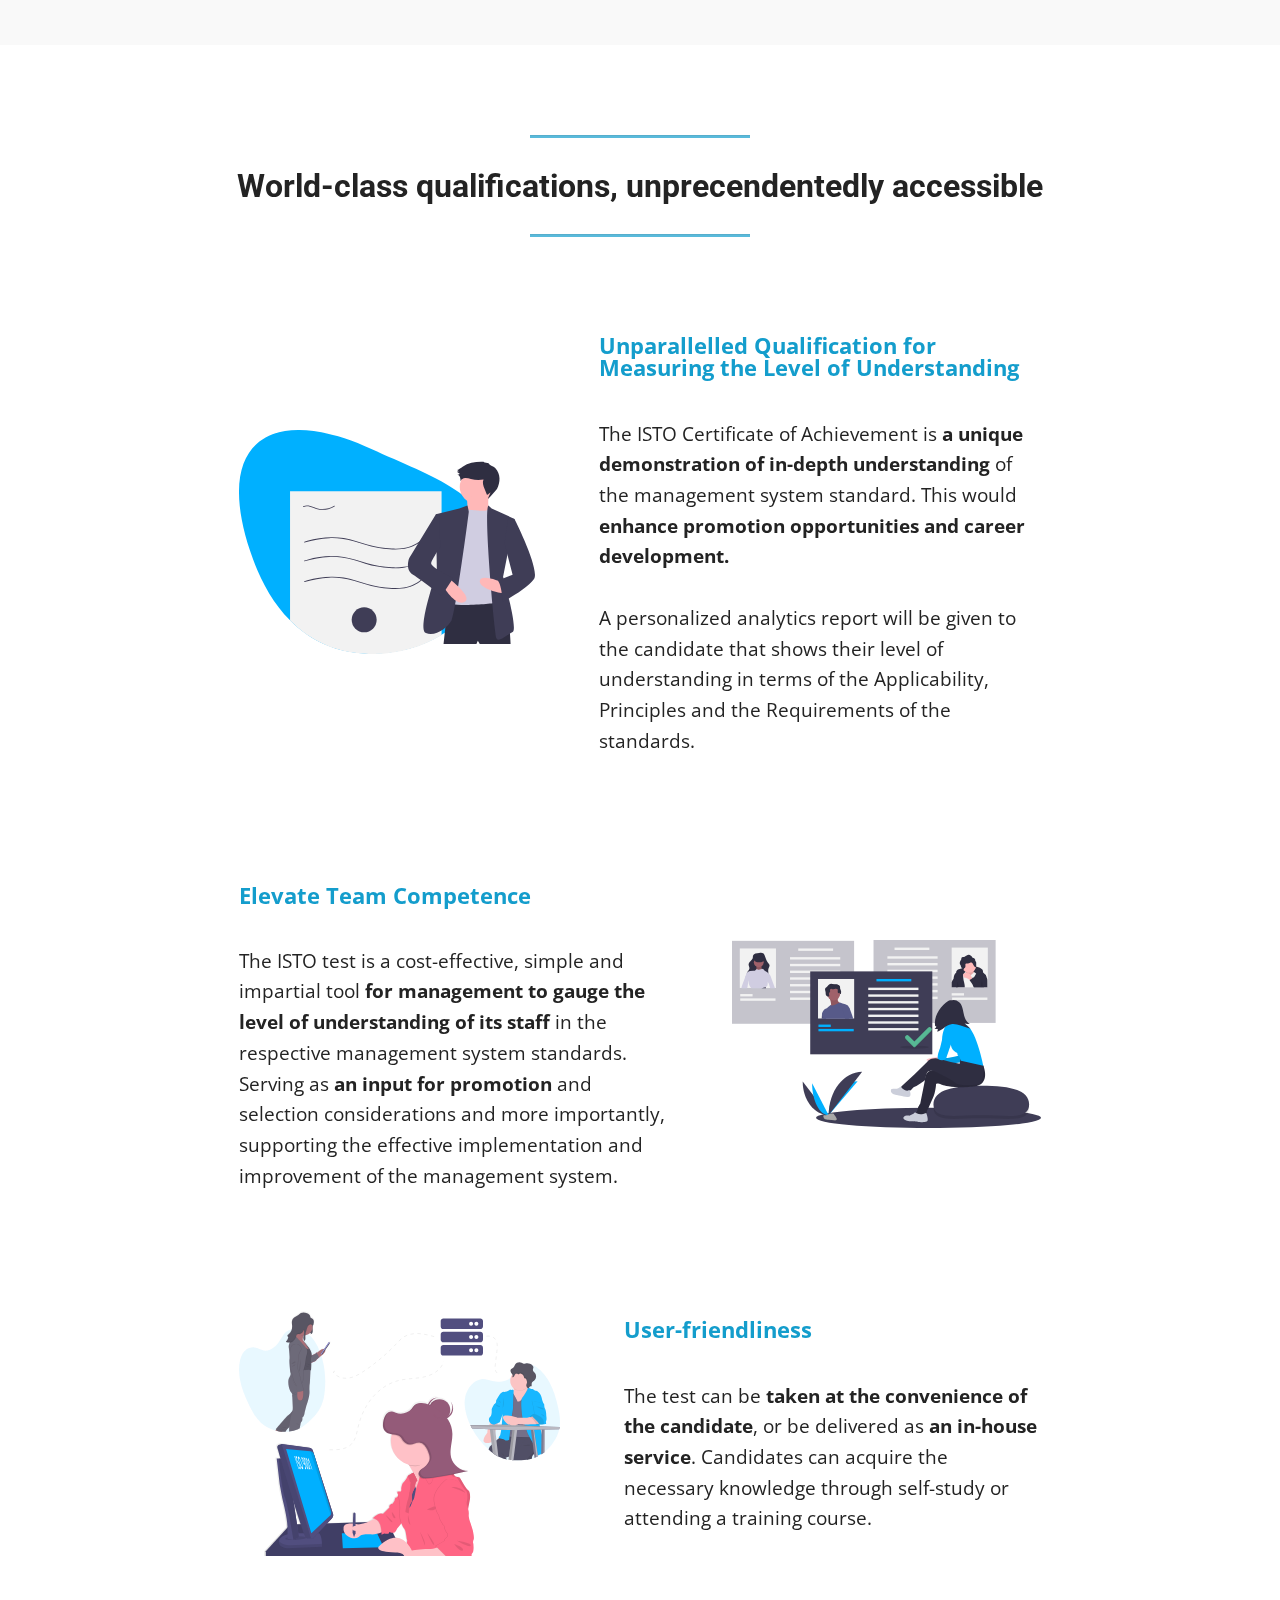
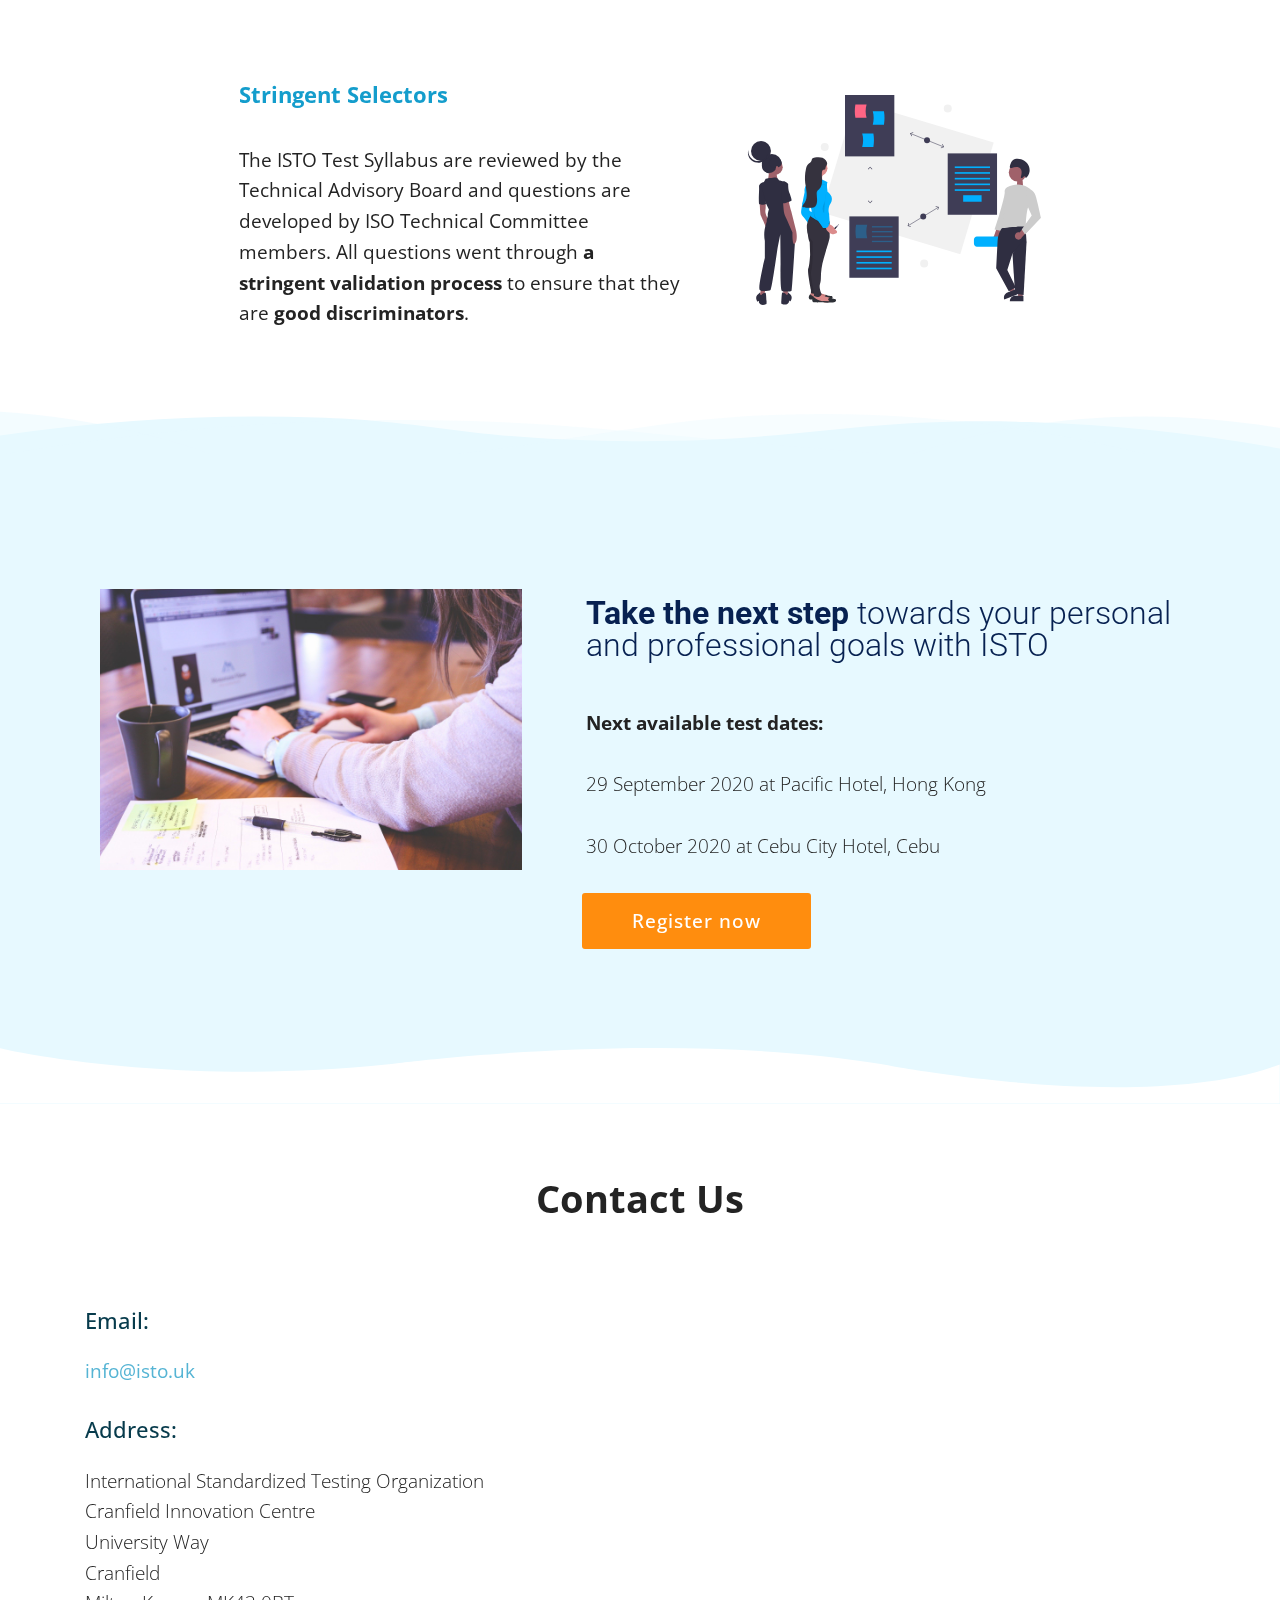
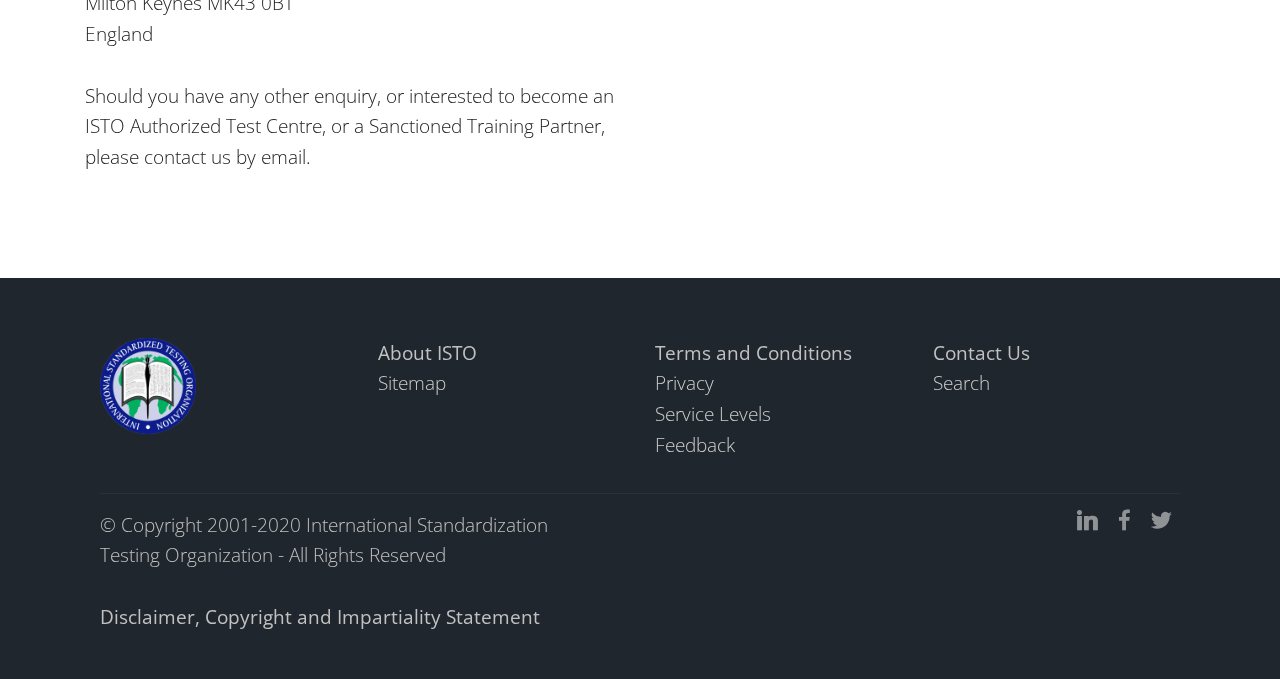
==== commit 95dcc68d: "updates on colors and mature analysis" ====
--- a/index.html
+++ b/index.html
@@ -58,7 +58,7 @@
                 <ul class="navbar-nav nav-dropdown" data-app-modern-menu="true"><li class="nav-item dropdown">
                         <a class="nav-link link dropdown-toggle text-success display-4" href="index.html" data-toggle="dropdown-submenu" aria-expanded="false">
                             Home</a><div class="dropdown-menu"><a class="dropdown-item text-success display-4" href="index.html#home">Welcome</a><a class="dropdown-item text-success display-4" href="index.html#about">About ISTO</a><a class="dropdown-item text-success display-4" href="index.html#reasons">Why choose Us</a><a class="dropdown-item text-success display-4" href="index.html#update">Next Available Test</a><a class="dropdown-item text-success display-4" href="index.html#contact">Contact Us</a></div>
-                    </li><li class="nav-item dropdown"><a class="nav-link link dropdown-toggle text-success display-4" href="index.html" data-toggle="dropdown-submenu" aria-expanded="false">About ISTO</a><div class="dropdown-menu"><a class="dropdown-item text-success display-4" href="about.html" aria-expanded="false">Who are we?</a><a class="dropdown-item text-success display-4" href="about.html#governance" aria-expanded="false">ISTO Governance</a><a class="dropdown-item text-success display-4" href="about.html#corevalues" aria-expanded="false">Core Values</a><a class="dropdown-item text-success display-4" href="about.html#testimonials" aria-expanded="false">What Our Clients Say</a><a class="dropdown-item text-success display-4" href="about.html#policies" aria-expanded="false">ISTO Policies</a></div></li><li class="nav-item dropdown"><a class="nav-link link text-success dropdown-toggle display-4" href="index.html" data-toggle="dropdown-submenu" aria-expanded="false">ISTO Tests</a><div class="dropdown-menu"><div class="dropdown"><a class="text-success dropdown-item dropdown-toggle display-4" href="abouttests.html" data-toggle="dropdown-submenu" aria-expanded="false">About ISTO Test</a><div class="dropdown-menu dropdown-submenu"><a class="text-success dropdown-item display-4" href="abouttests.html">Introduction</a><a class="text-success dropdown-item display-4" href="abouttests.html#significance">Significance</a><a class="text-success dropdown-item display-4" href="abouttests.html#levelsandstandards">Levels of Test and Standards</a><a class="text-success dropdown-item display-4" href="abouttests.html#analytics">Test Analytics</a><a class="text-success dropdown-item display-4" href="abouttests.html#outcome">Test Oucome</a></div></div><div class="dropdown"><a class="text-success dropdown-item dropdown-toggle display-4" href="#top" data-toggle="dropdown-submenu" aria-expanded="false">Schedules and Registration</a><div class="dropdown-menu dropdown-submenu"><a class="text-success dropdown-item display-4" href="tests.html">Test Schedules</a><a class="text-success dropdown-item display-4" href="tests.html#registrationprocess">Test Registration</a><a class="text-success dropdown-item display-4" href="tests.html#centres">Computer-based Test Centres</a><a class="text-success dropdown-item display-4" href="tests.html#faq">FAQ</a></div></div><div class="dropdown"><a class="text-success dropdown-item dropdown-toggle display-4" href="#top" data-toggle="dropdown-submenu" aria-expanded="false">Getting Prepared</a><div class="dropdown-menu dropdown-submenu"><a class="text-success dropdown-item display-4" href="preparation.html">1. Getting Prepared</a><a class="text-success dropdown-item display-4" href="preparation.html#nightbefore">2. The Night Before</a><a class="text-success dropdown-item display-4" href="preparation.html#expect">3. What to Expect</a><a class="text-success dropdown-item display-4" href="preparation.html#testing">4. During the Test</a><a class="text-success dropdown-item display-4" href="preparation.html#finish">5. After the Test</a></div></div></div></li><li class="nav-item dropdown open"><a class="nav-link link text-success dropdown-toggle display-4" href="index.html" data-toggle="dropdown-submenu" aria-expanded="true">ISTO Partners</a><div class="dropdown-menu"><a class="text-success dropdown-item display-4" href="partner.html">Become an Authorized Test Centre</a><a class="text-success dropdown-item display-4" href="stp.html">Sanctioned Training Partners (STP)</a></div></li><li class="nav-item"><a class="nav-link link text-success display-4" href="index.html">Resources</a></li></ul>
+                    </li><li class="nav-item dropdown"><a class="nav-link link dropdown-toggle text-success display-4" href="index.html" data-toggle="dropdown-submenu" aria-expanded="false">About ISTO</a><div class="dropdown-menu"><a class="dropdown-item text-success display-4" href="about.html" aria-expanded="false">Who are we?</a><a class="dropdown-item text-success display-4" href="about.html#governance" aria-expanded="false">ISTO Governance</a><a class="dropdown-item text-success display-4" href="about.html#corevalues" aria-expanded="false">Core Values</a><a class="dropdown-item text-success display-4" href="about.html#testimonials" aria-expanded="false">What Our Clients Say</a><a class="dropdown-item text-success display-4" href="about.html#policies" aria-expanded="false">ISTO Policies</a></div></li><li class="nav-item dropdown"><a class="nav-link link text-success dropdown-toggle display-4" href="index.html" data-toggle="dropdown-submenu" aria-expanded="false">ISTO Tests</a><div class="dropdown-menu"><div class="dropdown"><a class="text-success dropdown-item dropdown-toggle display-4" href="abouttests.html" data-toggle="dropdown-submenu" aria-expanded="false">About ISTO Test</a><div class="dropdown-menu dropdown-submenu"><a class="text-success dropdown-item display-4" href="abouttests.html">Introduction</a><a class="text-success dropdown-item display-4" href="abouttests.html#significance">Significance</a><a class="text-success dropdown-item display-4" href="abouttests.html#levelsandstandards">Levels of Test and Standards</a><a class="text-success dropdown-item display-4" href="abouttests.html#analytics">Test Analytics</a><a class="text-success dropdown-item display-4" href="abouttests.html#outcome">Test Oucome</a></div></div><div class="dropdown"><a class="text-success dropdown-item dropdown-toggle display-4" href="#top" data-toggle="dropdown-submenu" aria-expanded="false">Schedules and Registration</a><div class="dropdown-menu dropdown-submenu"><a class="text-success dropdown-item display-4" href="tests.html">Test Schedules</a><a class="text-success dropdown-item display-4" href="tests.html#registrationprocess">Test Registration</a><a class="text-success dropdown-item display-4" href="tests.html#centres">Computer-based Test Centres</a><a class="text-success dropdown-item display-4" href="tests.html#faq">FAQ</a></div></div><div class="dropdown"><a class="text-success dropdown-item dropdown-toggle display-4" href="#top" data-toggle="dropdown-submenu" aria-expanded="false">Getting Prepared</a><div class="dropdown-menu dropdown-submenu"><a class="text-success dropdown-item display-4" href="preparation.html">1. Getting Prepared</a><a class="text-success dropdown-item display-4" href="preparation.html#nightbefore">2. The Night Before</a><a class="text-success dropdown-item display-4" href="preparation.html#expect">3. What to Expect</a><a class="text-success dropdown-item display-4" href="preparation.html#testing">4. During the Test</a><a class="text-success dropdown-item display-4" href="preparation.html#finish">5. After the Test</a></div></div></div></li><li class="nav-item dropdown"><a class="nav-link link text-success dropdown-toggle display-4" href="index.html" data-toggle="dropdown-submenu" aria-expanded="false">ISTO Partners</a><div class="dropdown-menu"><a class="text-success dropdown-item display-4" href="partner.html">Become an Authorized Test Centre</a><a class="text-success dropdown-item display-4" href="stp.html">Sanctioned Training Partners (STP)</a></div></li><li class="nav-item"><a class="nav-link link text-success display-4" href="index.html">Resources</a></li></ul>
                 
                 <div class="navbar-buttons mbr-section-btn"><a class="btn btn-sm btn-danger display-4" href="https://forums.mobirise.com/" target="_blank">Registration</a></div>
             </div>
@@ -67,7 +67,7 @@
 
 </section>
 
-<section class="engine"><a href="https://mobirise.info/e">make your own site</a></section><section class="header5 cid-s11t3XRa7o mbr-fullscreen mbr-parallax-background" id="home">
+<section class="engine"><a href="https://mobirise.info/l">free web templates</a></section><section class="header5 cid-s11t3XRa7o mbr-fullscreen mbr-parallax-background" id="home">
 
     
 
@@ -200,13 +200,13 @@
         <div class="media-container-row">
             <div class="col-12 col-md-9">
                 <div class="media-container-row">
-                    <div class="mbr-figure" style="width: 95%;">
+                    <div class="mbr-figure" style="width: 75%;">
                       <img src="assets/images/undraw-certificate-343v-1.svg" alt="Mobirise" title="">  
                     </div>
                     <div class="media-content">
-                    <h2 class="mbr-title pt-2 mbr-fonts-style display-5"><strong>Unparallelled Qualification&nbsp;</strong></h2>
+                    <h2 class="mbr-title pt-2 mbr-fonts-style display-5"><strong>Unparallelled Qualification for Measuring the Level of Understanding</strong></h2>
                         <div class="mbr-section-text">
-                            <p class="mbr-text mb-0 mbr-fonts-style display-7"><br>The ISTO Certificate of Achievement is <strong>a unique demonstration of in-depth understanding</strong> of the management system standard.  This would <strong>enhance promotion opportunities and career development.</strong></p>
+                            <p class="mbr-text mb-0 mbr-fonts-style display-7"><br>The ISTO Certificate of Achievement is <strong>a unique demonstration of in-depth understanding</strong> of the management system standard.  This would <strong>enhance promotion opportunities and career development.</strong><br><br>A personalized analytics report will be given to the candidate that shows their level of understanding in terms of the Applicability, Principles and the Requirements of the standards.<strong><br></strong></p>
                         </div>
                     </div>
                 </div>
@@ -229,7 +229,7 @@
                     <div class="media-content">
                     <h2 class="mbr-title pt-2 mbr-fonts-style display-5"><strong>Elevate Team Competence</strong></h2>
                         <div class="mbr-section-text">
-                            <p class="mbr-text mb-0 mbr-fonts-style display-7"><br>The ISTO test is a cost-effective, simple and impartial tool <strong>for management to gauge the level of understanding of its staff </strong>in the respective management system standards.  Serving as <strong>an input for promotion</strong> and selection considerations and supporting the effective implementation of the management system.</p>
+                            <p class="mbr-text mb-0 mbr-fonts-style display-7"><br>The ISTO test is a cost-effective, simple and impartial tool <strong>for management to gauge the level of understanding of its staff </strong>in the respective management system standards.  Serving as <strong>an input for promotion</strong> and selection considerations and more importantly, supporting the effective implementation and improvement of the management system.</p>
                         </div>
                     </div>
                 </div>
@@ -252,7 +252,7 @@
                     <div class="media-content">
                     <h2 class="mbr-title pt-2 mbr-fonts-style display-5"><strong>User-friendliness</strong></h2>
                         <div class="mbr-section-text">
-                            <p class="mbr-text mb-0 mbr-fonts-style display-7"><br>The test can be <strong>taken at the convenience of the candidate</strong>, or be delivered as <strong>an in-house service</strong>. Candidates can acquire the necessay knowledge through self-study or attend a training course.</p>
+                            <p class="mbr-text mb-0 mbr-fonts-style display-7"><br>The test can be <strong>taken at the convenience of the candidate</strong>, or be delivered as <strong>an in-house service</strong>. Candidates can acquire the necessary knowledge through self-study or attending a training course.</p>
                         </div>
                     </div>
                 </div>
@@ -312,7 +312,7 @@
                     <img src="assets/images/mbr-14.jpg" alt="Mobirise" title="">
                 </div>
                 <div class="align-left aside-content">
-                    <h2 class="mbr-title pt-2 mbr-fonts-style display-2"><strong>Take the next step toward your personal and professional goals with ISTO</strong></h2>
+                    <h2 class="mbr-title pt-2 mbr-fonts-style display-2"><strong>Take the next step </strong>towards your personal and professional goals with ISTO</h2>
                     <div class="mbr-section-text">
                         <p class="mbr-text text1 pt-2 mbr-light mbr-fonts-style display-7">
                             <br><strong>Next available test dates:</strong><br><br>29 September 2020 at Pacific Hotel, Hong Kong<br><br>30 October 2020 at Cebu City Hotel, Cebu<br></p>
@@ -384,7 +384,7 @@
             </div>
             <!--Right-->
             <div class="col-12 col-md-6">
-                <div class="google-map"><iframe frameborder="0" style="border:0" src="https://www.google.com/maps/embed/v1/place?key=AIzaSyCy9r70T3NYf3PhvVflTo0_zdif2_IoIYs&amp;q=place_id:ChIJz3BoVFGsd0gRGIV8zJ-Ti5M" allowfullscreen=""></iframe></div>
+                <div class="google-map"><iframe frameborder="0" style="border:0" src="https://www.google.com/maps/embed/v1/place?key=AIzaSyAEIpgj38KyLFELm2bK9Y7krBkz1K-cMq8&amp;q=place_id:ChIJz3BoVFGsd0gRGIV8zJ-Ti5M" allowfullscreen=""></iframe></div>
             </div>
         </div>
     </div>
--- a/assets/mobirise/css/mbr-additional.css
+++ b/assets/mobirise/css/mbr-additional.css
@@ -900,7 +900,7 @@
   color: #767676;
 }
 .cid-s5EclpMUT2 H2 {
-  color: #149dcc;
+  color: #072151;
 }
 .cid-s6cBEWoAMT {
   padding-top: 0px;
@@ -1206,7 +1206,7 @@
     padding-bottom: .25rem !important;
     padding-left: 0.5rem !important;
     padding-right: 0.5rem !important;
-    background: rgba(239, 239, 239, 0.95);
+    background: rgba(35, 35, 35, 0.95);
     text-align: center;
   }
   .cid-s66yVhahNC .navbar-brand {
@@ -1261,18 +1261,18 @@
     padding-right: 1.5rem;
     padding-bottom: 0.2rem;
     padding-left: 1.0rem;
-    border-bottom: 0px solid #2a2a2a;
-    background: #767676;
+    border-bottom: 0px solid #000000;
+    background: #072151;
     border-bottom-width: 0.25px;
     border-color: #ffffff;
-    border-bottom-right-radius: 0rem !important;
-    border-top-right-radius: 0rem !important;
-    border-bottom-left-radius: 0rem !important;
-    border-top-left-radius: 0rem !important;
+    border-bottom-right-radius: 0.2rem !important;
+    border-top-right-radius: 0.2rem !important;
+    border-bottom-left-radius: 0.2rem !important;
+    border-top-left-radius: 0.2rem !important;
   }
   .cid-s66yVhahNC .navbar .dropdown-item:hover {
-    color: #ff8d0e !important;
-    background: #3e3e3e !important;
+    color: #55b4d4 !important;
+    background: #031027 !important;
   }
 }
 .cid-s66yVhahNC .navbar.opened {
@@ -1382,7 +1382,7 @@
 @media (max-width: 991px) {
   .cid-s66yVhahNC .dropdown-menu,
   .cid-s66yVhahNC .navbar.opened {
-    background: rgba(255, 255, 255, 0.95) !important;
+    background: rgba(118, 118, 118, 0.95) !important;
   }
 }
 @media (min-width: 992px) {
@@ -1470,7 +1470,7 @@
   padding-bottom: .25rem !important;
   padding-left: 1.5rem !important;
   padding-right: 1.5rem !important;
-  background: rgba(239, 239, 239, 0.95);
+  background: rgba(35, 35, 35, 0.95);
   text-align: center;
   line-height: 1;
   transition: none;
@@ -1927,7 +1927,7 @@
     padding-bottom: .25rem !important;
     padding-left: 0.5rem !important;
     padding-right: 0.5rem !important;
-    background: rgba(239, 239, 239, 0.95);
+    background: rgba(35, 35, 35, 0.95);
     text-align: center;
   }
   .cid-s66yVhahNC .navbar-brand {
@@ -1982,18 +1982,18 @@
     padding-right: 1.5rem;
     padding-bottom: 0.2rem;
     padding-left: 1.0rem;
-    border-bottom: 0px solid #2a2a2a;
-    background: #767676;
+    border-bottom: 0px solid #000000;
+    background: #072151;
     border-bottom-width: 0.25px;
     border-color: #ffffff;
-    border-bottom-right-radius: 0rem !important;
-    border-top-right-radius: 0rem !important;
-    border-bottom-left-radius: 0rem !important;
-    border-top-left-radius: 0rem !important;
+    border-bottom-right-radius: 0.2rem !important;
+    border-top-right-radius: 0.2rem !important;
+    border-bottom-left-radius: 0.2rem !important;
+    border-top-left-radius: 0.2rem !important;
   }
   .cid-s66yVhahNC .navbar .dropdown-item:hover {
-    color: #ff8d0e !important;
-    background: #3e3e3e !important;
+    color: #55b4d4 !important;
+    background: #031027 !important;
   }
 }
 .cid-s66yVhahNC .navbar.opened {
@@ -2103,7 +2103,7 @@
 @media (max-width: 991px) {
   .cid-s66yVhahNC .dropdown-menu,
   .cid-s66yVhahNC .navbar.opened {
-    background: rgba(255, 255, 255, 0.95) !important;
+    background: rgba(118, 118, 118, 0.95) !important;
   }
 }
 @media (min-width: 992px) {
@@ -2191,7 +2191,7 @@
   padding-bottom: .25rem !important;
   padding-left: 1.5rem !important;
   padding-right: 1.5rem !important;
-  background: rgba(239, 239, 239, 0.95);
+  background: rgba(35, 35, 35, 0.95);
   text-align: center;
   line-height: 1;
   transition: none;
@@ -3062,7 +3062,7 @@
     padding-bottom: .25rem !important;
     padding-left: 0.5rem !important;
     padding-right: 0.5rem !important;
-    background: rgba(239, 239, 239, 0.95);
+    background: rgba(35, 35, 35, 0.95);
     text-align: center;
   }
   .cid-s66yVhahNC .navbar-brand {
@@ -3117,18 +3117,18 @@
     padding-right: 1.5rem;
     padding-bottom: 0.2rem;
     padding-left: 1.0rem;
-    border-bottom: 0px solid #2a2a2a;
-    background: #767676;
+    border-bottom: 0px solid #000000;
+    background: #072151;
     border-bottom-width: 0.25px;
     border-color: #ffffff;
-    border-bottom-right-radius: 0rem !important;
-    border-top-right-radius: 0rem !important;
-    border-bottom-left-radius: 0rem !important;
-    border-top-left-radius: 0rem !important;
+    border-bottom-right-radius: 0.2rem !important;
+    border-top-right-radius: 0.2rem !important;
+    border-bottom-left-radius: 0.2rem !important;
+    border-top-left-radius: 0.2rem !important;
   }
   .cid-s66yVhahNC .navbar .dropdown-item:hover {
-    color: #ff8d0e !important;
-    background: #3e3e3e !important;
+    color: #55b4d4 !important;
+    background: #031027 !important;
   }
 }
 .cid-s66yVhahNC .navbar.opened {
@@ -3238,7 +3238,7 @@
 @media (max-width: 991px) {
   .cid-s66yVhahNC .dropdown-menu,
   .cid-s66yVhahNC .navbar.opened {
-    background: rgba(255, 255, 255, 0.95) !important;
+    background: rgba(118, 118, 118, 0.95) !important;
   }
 }
 @media (min-width: 992px) {
@@ -3326,7 +3326,7 @@
   padding-bottom: .25rem !important;
   padding-left: 1.5rem !important;
   padding-right: 1.5rem !important;
-  background: rgba(239, 239, 239, 0.95);
+  background: rgba(35, 35, 35, 0.95);
   text-align: center;
   line-height: 1;
   transition: none;
@@ -4033,7 +4033,7 @@
     padding-bottom: .25rem !important;
     padding-left: 0.5rem !important;
     padding-right: 0.5rem !important;
-    background: rgba(239, 239, 239, 0.95);
+    background: rgba(35, 35, 35, 0.95);
     text-align: center;
   }
   .cid-s66yVhahNC .navbar-brand {
@@ -4088,18 +4088,18 @@
     padding-right: 1.5rem;
     padding-bottom: 0.2rem;
     padding-left: 1.0rem;
-    border-bottom: 0px solid #2a2a2a;
-    background: #767676;
+    border-bottom: 0px solid #000000;
+    background: #072151;
     border-bottom-width: 0.25px;
     border-color: #ffffff;
-    border-bottom-right-radius: 0rem !important;
-    border-top-right-radius: 0rem !important;
-    border-bottom-left-radius: 0rem !important;
-    border-top-left-radius: 0rem !important;
+    border-bottom-right-radius: 0.2rem !important;
+    border-top-right-radius: 0.2rem !important;
+    border-bottom-left-radius: 0.2rem !important;
+    border-top-left-radius: 0.2rem !important;
   }
   .cid-s66yVhahNC .navbar .dropdown-item:hover {
-    color: #ff8d0e !important;
-    background: #3e3e3e !important;
+    color: #55b4d4 !important;
+    background: #031027 !important;
   }
 }
 .cid-s66yVhahNC .navbar.opened {
@@ -4209,7 +4209,7 @@
 @media (max-width: 991px) {
   .cid-s66yVhahNC .dropdown-menu,
   .cid-s66yVhahNC .navbar.opened {
-    background: rgba(255, 255, 255, 0.95) !important;
+    background: rgba(118, 118, 118, 0.95) !important;
   }
 }
 @media (min-width: 992px) {
@@ -4297,7 +4297,7 @@
   padding-bottom: .25rem !important;
   padding-left: 1.5rem !important;
   padding-right: 1.5rem !important;
-  background: rgba(239, 239, 239, 0.95);
+  background: rgba(35, 35, 35, 0.95);
   text-align: center;
   line-height: 1;
   transition: none;
@@ -5076,47 +5076,7 @@
   color: #767676;
 }
 .cid-s3RGox31KM .mbr-text {
-  color: #000000;
-}
-.cid-s3RGoxtxLz {
-  padding-top: 0px;
-  padding-bottom: 45px;
-  background-color: #f9f9f9;
-}
-.cid-s3RGoxtxLz .card-box {
-  background-color: #ffffff;
-  padding: 2rem;
-}
-.cid-s3RGoxtxLz h4 {
-  font-weight: 500;
-  margin-bottom: 0;
-  text-align: left;
-}
-.cid-s3RGoxtxLz p {
-  color: #767676;
-  text-align: left;
-}
-.cid-s3RGoxtxLz .card-wrapper {
-  position: relative;
-  box-shadow: 0px 0px 0px 0px rgba(0, 0, 0, 0);
-  transition: box-shadow 0.3s;
-}
-.cid-s3RGoxtxLz .card-wrapper:hover {
-  box-shadow: 0px 0px 30px 0px rgba(0, 0, 0, 0.05);
-  transition: box-shadow 0.3s;
-}
-.cid-s3RGoxtxLz .card-img {
-  position: absolute;
-  top: 0;
-  left: 0;
-  width: 100%;
-  overflow: hidden;
-}
-.cid-s3RGoxtxLz .card-title {
-  color: #fc8c0f;
-}
-.cid-s3RGoxtxLz P {
-  color: #000000;
+  color: #232323;
 }
 .cid-s3RGoy5ox9 {
   padding-top: 45px;
@@ -5464,7 +5424,7 @@
     padding-bottom: .25rem !important;
     padding-left: 0.5rem !important;
     padding-right: 0.5rem !important;
-    background: rgba(239, 239, 239, 0.95);
+    background: rgba(35, 35, 35, 0.95);
     text-align: center;
   }
   .cid-s66yVhahNC .navbar-brand {
@@ -5519,18 +5479,18 @@
     padding-right: 1.5rem;
     padding-bottom: 0.2rem;
     padding-left: 1.0rem;
-    border-bottom: 0px solid #2a2a2a;
-    background: #767676;
+    border-bottom: 0px solid #000000;
+    background: #072151;
     border-bottom-width: 0.25px;
     border-color: #ffffff;
-    border-bottom-right-radius: 0rem !important;
-    border-top-right-radius: 0rem !important;
-    border-bottom-left-radius: 0rem !important;
-    border-top-left-radius: 0rem !important;
+    border-bottom-right-radius: 0.2rem !important;
+    border-top-right-radius: 0.2rem !important;
+    border-bottom-left-radius: 0.2rem !important;
+    border-top-left-radius: 0.2rem !important;
   }
   .cid-s66yVhahNC .navbar .dropdown-item:hover {
-    color: #ff8d0e !important;
-    background: #3e3e3e !important;
+    color: #55b4d4 !important;
+    background: #031027 !important;
   }
 }
 .cid-s66yVhahNC .navbar.opened {
@@ -5640,7 +5600,7 @@
 @media (max-width: 991px) {
   .cid-s66yVhahNC .dropdown-menu,
   .cid-s66yVhahNC .navbar.opened {
-    background: rgba(255, 255, 255, 0.95) !important;
+    background: rgba(118, 118, 118, 0.95) !important;
   }
 }
 @media (min-width: 992px) {
@@ -5728,7 +5688,7 @@
   padding-bottom: .25rem !important;
   padding-left: 1.5rem !important;
   padding-right: 1.5rem !important;
-  background: rgba(239, 239, 239, 0.95);
+  background: rgba(35, 35, 35, 0.95);
   text-align: center;
   line-height: 1;
   transition: none;
@@ -6320,7 +6280,7 @@
     padding-bottom: .25rem !important;
     padding-left: 0.5rem !important;
     padding-right: 0.5rem !important;
-    background: rgba(239, 239, 239, 0.95);
+    background: rgba(35, 35, 35, 0.95);
     text-align: center;
   }
   .cid-s66yVhahNC .navbar-brand {
@@ -6375,18 +6335,18 @@
     padding-right: 1.5rem;
     padding-bottom: 0.2rem;
     padding-left: 1.0rem;
-    border-bottom: 0px solid #2a2a2a;
-    background: #767676;
+    border-bottom: 0px solid #000000;
+    background: #072151;
     border-bottom-width: 0.25px;
     border-color: #ffffff;
-    border-bottom-right-radius: 0rem !important;
-    border-top-right-radius: 0rem !important;
-    border-bottom-left-radius: 0rem !important;
-    border-top-left-radius: 0rem !important;
+    border-bottom-right-radius: 0.2rem !important;
+    border-top-right-radius: 0.2rem !important;
+    border-bottom-left-radius: 0.2rem !important;
+    border-top-left-radius: 0.2rem !important;
   }
   .cid-s66yVhahNC .navbar .dropdown-item:hover {
-    color: #ff8d0e !important;
-    background: #3e3e3e !important;
+    color: #55b4d4 !important;
+    background: #031027 !important;
   }
 }
 .cid-s66yVhahNC .navbar.opened {
@@ -6496,7 +6456,7 @@
 @media (max-width: 991px) {
   .cid-s66yVhahNC .dropdown-menu,
   .cid-s66yVhahNC .navbar.opened {
-    background: rgba(255, 255, 255, 0.95) !important;
+    background: rgba(118, 118, 118, 0.95) !important;
   }
 }
 @media (min-width: 992px) {
@@ -6584,7 +6544,7 @@
   padding-bottom: .25rem !important;
   padding-left: 1.5rem !important;
   padding-right: 1.5rem !important;
-  background: rgba(239, 239, 239, 0.95);
+  background: rgba(35, 35, 35, 0.95);
   text-align: center;
   line-height: 1;
   transition: none;
@@ -7032,7 +6992,7 @@
     padding-bottom: .25rem !important;
     padding-left: 0.5rem !important;
     padding-right: 0.5rem !important;
-    background: rgba(239, 239, 239, 0.95);
+    background: rgba(35, 35, 35, 0.95);
     text-align: center;
   }
   .cid-s66yVhahNC .navbar-brand {
@@ -7087,18 +7047,18 @@
     padding-right: 1.5rem;
     padding-bottom: 0.2rem;
     padding-left: 1.0rem;
-    border-bottom: 0px solid #2a2a2a;
-    background: #767676;
+    border-bottom: 0px solid #000000;
+    background: #072151;
     border-bottom-width: 0.25px;
     border-color: #ffffff;
-    border-bottom-right-radius: 0rem !important;
-    border-top-right-radius: 0rem !important;
-    border-bottom-left-radius: 0rem !important;
-    border-top-left-radius: 0rem !important;
+    border-bottom-right-radius: 0.2rem !important;
+    border-top-right-radius: 0.2rem !important;
+    border-bottom-left-radius: 0.2rem !important;
+    border-top-left-radius: 0.2rem !important;
   }
   .cid-s66yVhahNC .navbar .dropdown-item:hover {
-    color: #ff8d0e !important;
-    background: #3e3e3e !important;
+    color: #55b4d4 !important;
+    background: #031027 !important;
   }
 }
 .cid-s66yVhahNC .navbar.opened {
@@ -7208,7 +7168,7 @@
 @media (max-width: 991px) {
   .cid-s66yVhahNC .dropdown-menu,
   .cid-s66yVhahNC .navbar.opened {
-    background: rgba(255, 255, 255, 0.95) !important;
+    background: rgba(118, 118, 118, 0.95) !important;
   }
 }
 @media (min-width: 992px) {
@@ -7296,7 +7256,7 @@
   padding-bottom: .25rem !important;
   padding-left: 1.5rem !important;
   padding-right: 1.5rem !important;
-  background: rgba(239, 239, 239, 0.95);
+  background: rgba(35, 35, 35, 0.95);
   text-align: center;
   line-height: 1;
   transition: none;
@@ -7747,7 +7707,7 @@
     padding-bottom: .25rem !important;
     padding-left: 0.5rem !important;
     padding-right: 0.5rem !important;
-    background: rgba(239, 239, 239, 0.95);
+    background: rgba(35, 35, 35, 0.95);
     text-align: center;
   }
   .cid-s66yVhahNC .navbar-brand {
@@ -7802,18 +7762,18 @@
     padding-right: 1.5rem;
     padding-bottom: 0.2rem;
     padding-left: 1.0rem;
-    border-bottom: 0px solid #2a2a2a;
-    background: #767676;
+    border-bottom: 0px solid #000000;
+    background: #072151;
     border-bottom-width: 0.25px;
     border-color: #ffffff;
-    border-bottom-right-radius: 0rem !important;
-    border-top-right-radius: 0rem !important;
-    border-bottom-left-radius: 0rem !important;
-    border-top-left-radius: 0rem !important;
+    border-bottom-right-radius: 0.2rem !important;
+    border-top-right-radius: 0.2rem !important;
+    border-bottom-left-radius: 0.2rem !important;
+    border-top-left-radius: 0.2rem !important;
   }
   .cid-s66yVhahNC .navbar .dropdown-item:hover {
-    color: #ff8d0e !important;
-    background: #3e3e3e !important;
+    color: #55b4d4 !important;
+    background: #031027 !important;
   }
 }
 .cid-s66yVhahNC .navbar.opened {
@@ -7923,7 +7883,7 @@
 @media (max-width: 991px) {
   .cid-s66yVhahNC .dropdown-menu,
   .cid-s66yVhahNC .navbar.opened {
-    background: rgba(255, 255, 255, 0.95) !important;
+    background: rgba(118, 118, 118, 0.95) !important;
   }
 }
 @media (min-width: 992px) {
@@ -8011,7 +7971,7 @@
   padding-bottom: .25rem !important;
   padding-left: 1.5rem !important;
   padding-right: 1.5rem !important;
-  background: rgba(239, 239, 239, 0.95);
+  background: rgba(35, 35, 35, 0.95);
   text-align: center;
   line-height: 1;
   transition: none;
@@ -8767,7 +8727,7 @@
     padding-bottom: .25rem !important;
     padding-left: 0.5rem !important;
     padding-right: 0.5rem !important;
-    background: rgba(239, 239, 239, 0.95);
+    background: rgba(35, 35, 35, 0.95);
     text-align: center;
   }
   .cid-s66yVhahNC .navbar-brand {
@@ -8822,18 +8782,18 @@
     padding-right: 1.5rem;
     padding-bottom: 0.2rem;
     padding-left: 1.0rem;
-    border-bottom: 0px solid #2a2a2a;
-    background: #767676;
+    border-bottom: 0px solid #000000;
+    background: #072151;
     border-bottom-width: 0.25px;
     border-color: #ffffff;
-    border-bottom-right-radius: 0rem !important;
-    border-top-right-radius: 0rem !important;
-    border-bottom-left-radius: 0rem !important;
-    border-top-left-radius: 0rem !important;
+    border-bottom-right-radius: 0.2rem !important;
+    border-top-right-radius: 0.2rem !important;
+    border-bottom-left-radius: 0.2rem !important;
+    border-top-left-radius: 0.2rem !important;
   }
   .cid-s66yVhahNC .navbar .dropdown-item:hover {
-    color: #ff8d0e !important;
-    background: #3e3e3e !important;
+    color: #55b4d4 !important;
+    background: #031027 !important;
   }
 }
 .cid-s66yVhahNC .navbar.opened {
@@ -8943,7 +8903,7 @@
 @media (max-width: 991px) {
   .cid-s66yVhahNC .dropdown-menu,
   .cid-s66yVhahNC .navbar.opened {
-    background: rgba(255, 255, 255, 0.95) !important;
+    background: rgba(118, 118, 118, 0.95) !important;
   }
 }
 @media (min-width: 992px) {
@@ -9031,7 +8991,7 @@
   padding-bottom: .25rem !important;
   padding-left: 1.5rem !important;
   padding-right: 1.5rem !important;
-  background: rgba(239, 239, 239, 0.95);
+  background: rgba(35, 35, 35, 0.95);
   text-align: center;
   line-height: 1;
   transition: none;
--- a/assets/mobirise/css/mbr-additional.css
+++ b/assets/mobirise/css/mbr-additional.css
@@ -900,7 +900,7 @@
   color: #767676;
 }
 .cid-s5EclpMUT2 H2 {
-  color: #149dcc;
+  color: #072151;
 }
 .cid-s6cBEWoAMT {
   padding-top: 0px;
@@ -1206,7 +1206,7 @@
     padding-bottom: .25rem !important;
     padding-left: 0.5rem !important;
     padding-right: 0.5rem !important;
-    background: rgba(239, 239, 239, 0.95);
+    background: rgba(35, 35, 35, 0.95);
     text-align: center;
   }
   .cid-s66yVhahNC .navbar-brand {
@@ -1261,18 +1261,18 @@
     padding-right: 1.5rem;
     padding-bottom: 0.2rem;
     padding-left: 1.0rem;
-    border-bottom: 0px solid #2a2a2a;
-    background: #767676;
+    border-bottom: 0px solid #000000;
+    background: #072151;
     border-bottom-width: 0.25px;
     border-color: #ffffff;
-    border-bottom-right-radius: 0rem !important;
-    border-top-right-radius: 0rem !important;
-    border-bottom-left-radius: 0rem !important;
-    border-top-left-radius: 0rem !important;
+    border-bottom-right-radius: 0.2rem !important;
+    border-top-right-radius: 0.2rem !important;
+    border-bottom-left-radius: 0.2rem !important;
+    border-top-left-radius: 0.2rem !important;
   }
   .cid-s66yVhahNC .navbar .dropdown-item:hover {
-    color: #ff8d0e !important;
-    background: #3e3e3e !important;
+    color: #55b4d4 !important;
+    background: #031027 !important;
   }
 }
 .cid-s66yVhahNC .navbar.opened {
@@ -1382,7 +1382,7 @@
 @media (max-width: 991px) {
   .cid-s66yVhahNC .dropdown-menu,
   .cid-s66yVhahNC .navbar.opened {
-    background: rgba(255, 255, 255, 0.95) !important;
+    background: rgba(118, 118, 118, 0.95) !important;
   }
 }
 @media (min-width: 992px) {
@@ -1470,7 +1470,7 @@
   padding-bottom: .25rem !important;
   padding-left: 1.5rem !important;
   padding-right: 1.5rem !important;
-  background: rgba(239, 239, 239, 0.95);
+  background: rgba(35, 35, 35, 0.95);
   text-align: center;
   line-height: 1;
   transition: none;
@@ -1927,7 +1927,7 @@
     padding-bottom: .25rem !important;
     padding-left: 0.5rem !important;
     padding-right: 0.5rem !important;
-    background: rgba(239, 239, 239, 0.95);
+    background: rgba(35, 35, 35, 0.95);
     text-align: center;
   }
   .cid-s66yVhahNC .navbar-brand {
@@ -1982,18 +1982,18 @@
     padding-right: 1.5rem;
     padding-bottom: 0.2rem;
     padding-left: 1.0rem;
-    border-bottom: 0px solid #2a2a2a;
-    background: #767676;
+    border-bottom: 0px solid #000000;
+    background: #072151;
     border-bottom-width: 0.25px;
     border-color: #ffffff;
-    border-bottom-right-radius: 0rem !important;
-    border-top-right-radius: 0rem !important;
-    border-bottom-left-radius: 0rem !important;
-    border-top-left-radius: 0rem !important;
+    border-bottom-right-radius: 0.2rem !important;
+    border-top-right-radius: 0.2rem !important;
+    border-bottom-left-radius: 0.2rem !important;
+    border-top-left-radius: 0.2rem !important;
   }
   .cid-s66yVhahNC .navbar .dropdown-item:hover {
-    color: #ff8d0e !important;
-    background: #3e3e3e !important;
+    color: #55b4d4 !important;
+    background: #031027 !important;
   }
 }
 .cid-s66yVhahNC .navbar.opened {
@@ -2103,7 +2103,7 @@
 @media (max-width: 991px) {
   .cid-s66yVhahNC .dropdown-menu,
   .cid-s66yVhahNC .navbar.opened {
-    background: rgba(255, 255, 255, 0.95) !important;
+    background: rgba(118, 118, 118, 0.95) !important;
   }
 }
 @media (min-width: 992px) {
@@ -2191,7 +2191,7 @@
   padding-bottom: .25rem !important;
   padding-left: 1.5rem !important;
   padding-right: 1.5rem !important;
-  background: rgba(239, 239, 239, 0.95);
+  background: rgba(35, 35, 35, 0.95);
   text-align: center;
   line-height: 1;
   transition: none;
@@ -3062,7 +3062,7 @@
     padding-bottom: .25rem !important;
     padding-left: 0.5rem !important;
     padding-right: 0.5rem !important;
-    background: rgba(239, 239, 239, 0.95);
+    background: rgba(35, 35, 35, 0.95);
     text-align: center;
   }
   .cid-s66yVhahNC .navbar-brand {
@@ -3117,18 +3117,18 @@
     padding-right: 1.5rem;
     padding-bottom: 0.2rem;
     padding-left: 1.0rem;
-    border-bottom: 0px solid #2a2a2a;
-    background: #767676;
+    border-bottom: 0px solid #000000;
+    background: #072151;
     border-bottom-width: 0.25px;
     border-color: #ffffff;
-    border-bottom-right-radius: 0rem !important;
-    border-top-right-radius: 0rem !important;
-    border-bottom-left-radius: 0rem !important;
-    border-top-left-radius: 0rem !important;
+    border-bottom-right-radius: 0.2rem !important;
+    border-top-right-radius: 0.2rem !important;
+    border-bottom-left-radius: 0.2rem !important;
+    border-top-left-radius: 0.2rem !important;
   }
   .cid-s66yVhahNC .navbar .dropdown-item:hover {
-    color: #ff8d0e !important;
-    background: #3e3e3e !important;
+    color: #55b4d4 !important;
+    background: #031027 !important;
   }
 }
 .cid-s66yVhahNC .navbar.opened {
@@ -3238,7 +3238,7 @@
 @media (max-width: 991px) {
   .cid-s66yVhahNC .dropdown-menu,
   .cid-s66yVhahNC .navbar.opened {
-    background: rgba(255, 255, 255, 0.95) !important;
+    background: rgba(118, 118, 118, 0.95) !important;
   }
 }
 @media (min-width: 992px) {
@@ -3326,7 +3326,7 @@
   padding-bottom: .25rem !important;
   padding-left: 1.5rem !important;
   padding-right: 1.5rem !important;
-  background: rgba(239, 239, 239, 0.95);
+  background: rgba(35, 35, 35, 0.95);
   text-align: center;
   line-height: 1;
   transition: none;
@@ -4033,7 +4033,7 @@
     padding-bottom: .25rem !important;
     padding-left: 0.5rem !important;
     padding-right: 0.5rem !important;
-    background: rgba(239, 239, 239, 0.95);
+    background: rgba(35, 35, 35, 0.95);
     text-align: center;
   }
   .cid-s66yVhahNC .navbar-brand {
@@ -4088,18 +4088,18 @@
     padding-right: 1.5rem;
     padding-bottom: 0.2rem;
     padding-left: 1.0rem;
-    border-bottom: 0px solid #2a2a2a;
-    background: #767676;
+    border-bottom: 0px solid #000000;
+    background: #072151;
     border-bottom-width: 0.25px;
     border-color: #ffffff;
-    border-bottom-right-radius: 0rem !important;
-    border-top-right-radius: 0rem !important;
-    border-bottom-left-radius: 0rem !important;
-    border-top-left-radius: 0rem !important;
+    border-bottom-right-radius: 0.2rem !important;
+    border-top-right-radius: 0.2rem !important;
+    border-bottom-left-radius: 0.2rem !important;
+    border-top-left-radius: 0.2rem !important;
   }
   .cid-s66yVhahNC .navbar .dropdown-item:hover {
-    color: #ff8d0e !important;
-    background: #3e3e3e !important;
+    color: #55b4d4 !important;
+    background: #031027 !important;
   }
 }
 .cid-s66yVhahNC .navbar.opened {
@@ -4209,7 +4209,7 @@
 @media (max-width: 991px) {
   .cid-s66yVhahNC .dropdown-menu,
   .cid-s66yVhahNC .navbar.opened {
-    background: rgba(255, 255, 255, 0.95) !important;
+    background: rgba(118, 118, 118, 0.95) !important;
   }
 }
 @media (min-width: 992px) {
@@ -4297,7 +4297,7 @@
   padding-bottom: .25rem !important;
   padding-left: 1.5rem !important;
   padding-right: 1.5rem !important;
-  background: rgba(239, 239, 239, 0.95);
+  background: rgba(35, 35, 35, 0.95);
   text-align: center;
   line-height: 1;
   transition: none;
@@ -5076,47 +5076,7 @@
   color: #767676;
 }
 .cid-s3RGox31KM .mbr-text {
-  color: #000000;
-}
-.cid-s3RGoxtxLz {
-  padding-top: 0px;
-  padding-bottom: 45px;
-  background-color: #f9f9f9;
-}
-.cid-s3RGoxtxLz .card-box {
-  background-color: #ffffff;
-  padding: 2rem;
-}
-.cid-s3RGoxtxLz h4 {
-  font-weight: 500;
-  margin-bottom: 0;
-  text-align: left;
-}
-.cid-s3RGoxtxLz p {
-  color: #767676;
-  text-align: left;
-}
-.cid-s3RGoxtxLz .card-wrapper {
-  position: relative;
-  box-shadow: 0px 0px 0px 0px rgba(0, 0, 0, 0);
-  transition: box-shadow 0.3s;
-}
-.cid-s3RGoxtxLz .card-wrapper:hover {
-  box-shadow: 0px 0px 30px 0px rgba(0, 0, 0, 0.05);
-  transition: box-shadow 0.3s;
-}
-.cid-s3RGoxtxLz .card-img {
-  position: absolute;
-  top: 0;
-  left: 0;
-  width: 100%;
-  overflow: hidden;
-}
-.cid-s3RGoxtxLz .card-title {
-  color: #fc8c0f;
-}
-.cid-s3RGoxtxLz P {
-  color: #000000;
+  color: #232323;
 }
 .cid-s3RGoy5ox9 {
   padding-top: 45px;
@@ -5464,7 +5424,7 @@
     padding-bottom: .25rem !important;
     padding-left: 0.5rem !important;
     padding-right: 0.5rem !important;
-    background: rgba(239, 239, 239, 0.95);
+    background: rgba(35, 35, 35, 0.95);
     text-align: center;
   }
   .cid-s66yVhahNC .navbar-brand {
@@ -5519,18 +5479,18 @@
     padding-right: 1.5rem;
     padding-bottom: 0.2rem;
     padding-left: 1.0rem;
-    border-bottom: 0px solid #2a2a2a;
-    background: #767676;
+    border-bottom: 0px solid #000000;
+    background: #072151;
     border-bottom-width: 0.25px;
     border-color: #ffffff;
-    border-bottom-right-radius: 0rem !important;
-    border-top-right-radius: 0rem !important;
-    border-bottom-left-radius: 0rem !important;
-    border-top-left-radius: 0rem !important;
+    border-bottom-right-radius: 0.2rem !important;
+    border-top-right-radius: 0.2rem !important;
+    border-bottom-left-radius: 0.2rem !important;
+    border-top-left-radius: 0.2rem !important;
   }
   .cid-s66yVhahNC .navbar .dropdown-item:hover {
-    color: #ff8d0e !important;
-    background: #3e3e3e !important;
+    color: #55b4d4 !important;
+    background: #031027 !important;
   }
 }
 .cid-s66yVhahNC .navbar.opened {
@@ -5640,7 +5600,7 @@
 @media (max-width: 991px) {
   .cid-s66yVhahNC .dropdown-menu,
   .cid-s66yVhahNC .navbar.opened {
-    background: rgba(255, 255, 255, 0.95) !important;
+    background: rgba(118, 118, 118, 0.95) !important;
   }
 }
 @media (min-width: 992px) {
@@ -5728,7 +5688,7 @@
   padding-bottom: .25rem !important;
   padding-left: 1.5rem !important;
   padding-right: 1.5rem !important;
-  background: rgba(239, 239, 239, 0.95);
+  background: rgba(35, 35, 35, 0.95);
   text-align: center;
   line-height: 1;
   transition: none;
@@ -6320,7 +6280,7 @@
     padding-bottom: .25rem !important;
     padding-left: 0.5rem !important;
     padding-right: 0.5rem !important;
-    background: rgba(239, 239, 239, 0.95);
+    background: rgba(35, 35, 35, 0.95);
     text-align: center;
   }
   .cid-s66yVhahNC .navbar-brand {
@@ -6375,18 +6335,18 @@
     padding-right: 1.5rem;
     padding-bottom: 0.2rem;
     padding-left: 1.0rem;
-    border-bottom: 0px solid #2a2a2a;
-    background: #767676;
+    border-bottom: 0px solid #000000;
+    background: #072151;
     border-bottom-width: 0.25px;
     border-color: #ffffff;
-    border-bottom-right-radius: 0rem !important;
-    border-top-right-radius: 0rem !important;
-    border-bottom-left-radius: 0rem !important;
-    border-top-left-radius: 0rem !important;
+    border-bottom-right-radius: 0.2rem !important;
+    border-top-right-radius: 0.2rem !important;
+    border-bottom-left-radius: 0.2rem !important;
+    border-top-left-radius: 0.2rem !important;
   }
   .cid-s66yVhahNC .navbar .dropdown-item:hover {
-    color: #ff8d0e !important;
-    background: #3e3e3e !important;
+    color: #55b4d4 !important;
+    background: #031027 !important;
   }
 }
 .cid-s66yVhahNC .navbar.opened {
@@ -6496,7 +6456,7 @@
 @media (max-width: 991px) {
   .cid-s66yVhahNC .dropdown-menu,
   .cid-s66yVhahNC .navbar.opened {
-    background: rgba(255, 255, 255, 0.95) !important;
+    background: rgba(118, 118, 118, 0.95) !important;
   }
 }
 @media (min-width: 992px) {
@@ -6584,7 +6544,7 @@
   padding-bottom: .25rem !important;
   padding-left: 1.5rem !important;
   padding-right: 1.5rem !important;
-  background: rgba(239, 239, 239, 0.95);
+  background: rgba(35, 35, 35, 0.95);
   text-align: center;
   line-height: 1;
   transition: none;
@@ -7032,7 +6992,7 @@
     padding-bottom: .25rem !important;
     padding-left: 0.5rem !important;
     padding-right: 0.5rem !important;
-    background: rgba(239, 239, 239, 0.95);
+    background: rgba(35, 35, 35, 0.95);
     text-align: center;
   }
   .cid-s66yVhahNC .navbar-brand {
@@ -7087,18 +7047,18 @@
     padding-right: 1.5rem;
     padding-bottom: 0.2rem;
     padding-left: 1.0rem;
-    border-bottom: 0px solid #2a2a2a;
-    background: #767676;
+    border-bottom: 0px solid #000000;
+    background: #072151;
     border-bottom-width: 0.25px;
     border-color: #ffffff;
-    border-bottom-right-radius: 0rem !important;
-    border-top-right-radius: 0rem !important;
-    border-bottom-left-radius: 0rem !important;
-    border-top-left-radius: 0rem !important;
+    border-bottom-right-radius: 0.2rem !important;
+    border-top-right-radius: 0.2rem !important;
+    border-bottom-left-radius: 0.2rem !important;
+    border-top-left-radius: 0.2rem !important;
   }
   .cid-s66yVhahNC .navbar .dropdown-item:hover {
-    color: #ff8d0e !important;
-    background: #3e3e3e !important;
+    color: #55b4d4 !important;
+    background: #031027 !important;
   }
 }
 .cid-s66yVhahNC .navbar.opened {
@@ -7208,7 +7168,7 @@
 @media (max-width: 991px) {
   .cid-s66yVhahNC .dropdown-menu,
   .cid-s66yVhahNC .navbar.opened {
-    background: rgba(255, 255, 255, 0.95) !important;
+    background: rgba(118, 118, 118, 0.95) !important;
   }
 }
 @media (min-width: 992px) {
@@ -7296,7 +7256,7 @@
   padding-bottom: .25rem !important;
   padding-left: 1.5rem !important;
   padding-right: 1.5rem !important;
-  background: rgba(239, 239, 239, 0.95);
+  background: rgba(35, 35, 35, 0.95);
   text-align: center;
   line-height: 1;
   transition: none;
@@ -7747,7 +7707,7 @@
     padding-bottom: .25rem !important;
     padding-left: 0.5rem !important;
     padding-right: 0.5rem !important;
-    background: rgba(239, 239, 239, 0.95);
+    background: rgba(35, 35, 35, 0.95);
     text-align: center;
   }
   .cid-s66yVhahNC .navbar-brand {
@@ -7802,18 +7762,18 @@
     padding-right: 1.5rem;
     padding-bottom: 0.2rem;
     padding-left: 1.0rem;
-    border-bottom: 0px solid #2a2a2a;
-    background: #767676;
+    border-bottom: 0px solid #000000;
+    background: #072151;
     border-bottom-width: 0.25px;
     border-color: #ffffff;
-    border-bottom-right-radius: 0rem !important;
-    border-top-right-radius: 0rem !important;
-    border-bottom-left-radius: 0rem !important;
-    border-top-left-radius: 0rem !important;
+    border-bottom-right-radius: 0.2rem !important;
+    border-top-right-radius: 0.2rem !important;
+    border-bottom-left-radius: 0.2rem !important;
+    border-top-left-radius: 0.2rem !important;
   }
   .cid-s66yVhahNC .navbar .dropdown-item:hover {
-    color: #ff8d0e !important;
-    background: #3e3e3e !important;
+    color: #55b4d4 !important;
+    background: #031027 !important;
   }
 }
 .cid-s66yVhahNC .navbar.opened {
@@ -7923,7 +7883,7 @@
 @media (max-width: 991px) {
   .cid-s66yVhahNC .dropdown-menu,
   .cid-s66yVhahNC .navbar.opened {
-    background: rgba(255, 255, 255, 0.95) !important;
+    background: rgba(118, 118, 118, 0.95) !important;
   }
 }
 @media (min-width: 992px) {
@@ -8011,7 +7971,7 @@
   padding-bottom: .25rem !important;
   padding-left: 1.5rem !important;
   padding-right: 1.5rem !important;
-  background: rgba(239, 239, 239, 0.95);
+  background: rgba(35, 35, 35, 0.95);
   text-align: center;
   line-height: 1;
   transition: none;
@@ -8767,7 +8727,7 @@
     padding-bottom: .25rem !important;
     padding-left: 0.5rem !important;
     padding-right: 0.5rem !important;
-    background: rgba(239, 239, 239, 0.95);
+    background: rgba(35, 35, 35, 0.95);
     text-align: center;
   }
   .cid-s66yVhahNC .navbar-brand {
@@ -8822,18 +8782,18 @@
     padding-right: 1.5rem;
     padding-bottom: 0.2rem;
     padding-left: 1.0rem;
-    border-bottom: 0px solid #2a2a2a;
-    background: #767676;
+    border-bottom: 0px solid #000000;
+    background: #072151;
     border-bottom-width: 0.25px;
     border-color: #ffffff;
-    border-bottom-right-radius: 0rem !important;
-    border-top-right-radius: 0rem !important;
-    border-bottom-left-radius: 0rem !important;
-    border-top-left-radius: 0rem !important;
+    border-bottom-right-radius: 0.2rem !important;
+    border-top-right-radius: 0.2rem !important;
+    border-bottom-left-radius: 0.2rem !important;
+    border-top-left-radius: 0.2rem !important;
   }
   .cid-s66yVhahNC .navbar .dropdown-item:hover {
-    color: #ff8d0e !important;
-    background: #3e3e3e !important;
+    color: #55b4d4 !important;
+    background: #031027 !important;
   }
 }
 .cid-s66yVhahNC .navbar.opened {
@@ -8943,7 +8903,7 @@
 @media (max-width: 991px) {
   .cid-s66yVhahNC .dropdown-menu,
   .cid-s66yVhahNC .navbar.opened {
-    background: rgba(255, 255, 255, 0.95) !important;
+    background: rgba(118, 118, 118, 0.95) !important;
   }
 }
 @media (min-width: 992px) {
@@ -9031,7 +8991,7 @@
   padding-bottom: .25rem !important;
   padding-left: 1.5rem !important;
   padding-right: 1.5rem !important;
-  background: rgba(239, 239, 239, 0.95);
+  background: rgba(35, 35, 35, 0.95);
   text-align: center;
   line-height: 1;
   transition: none;
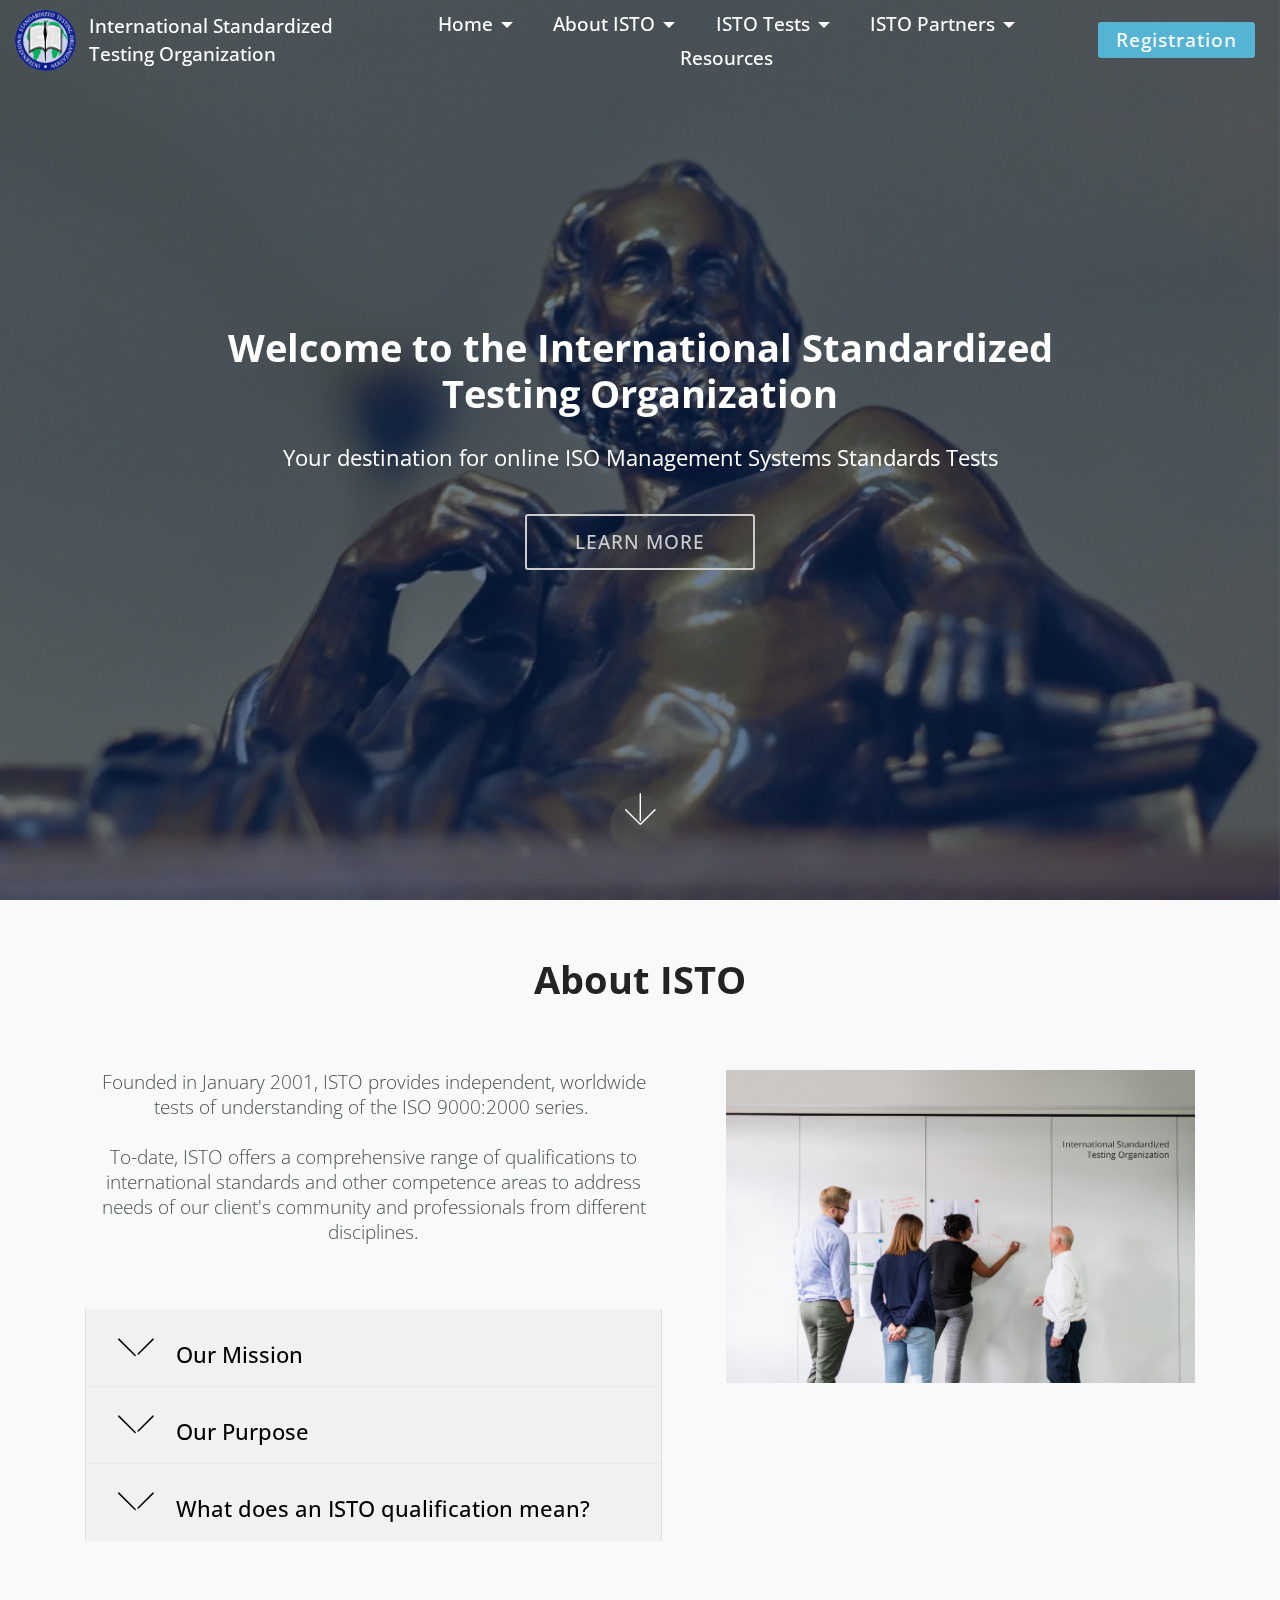
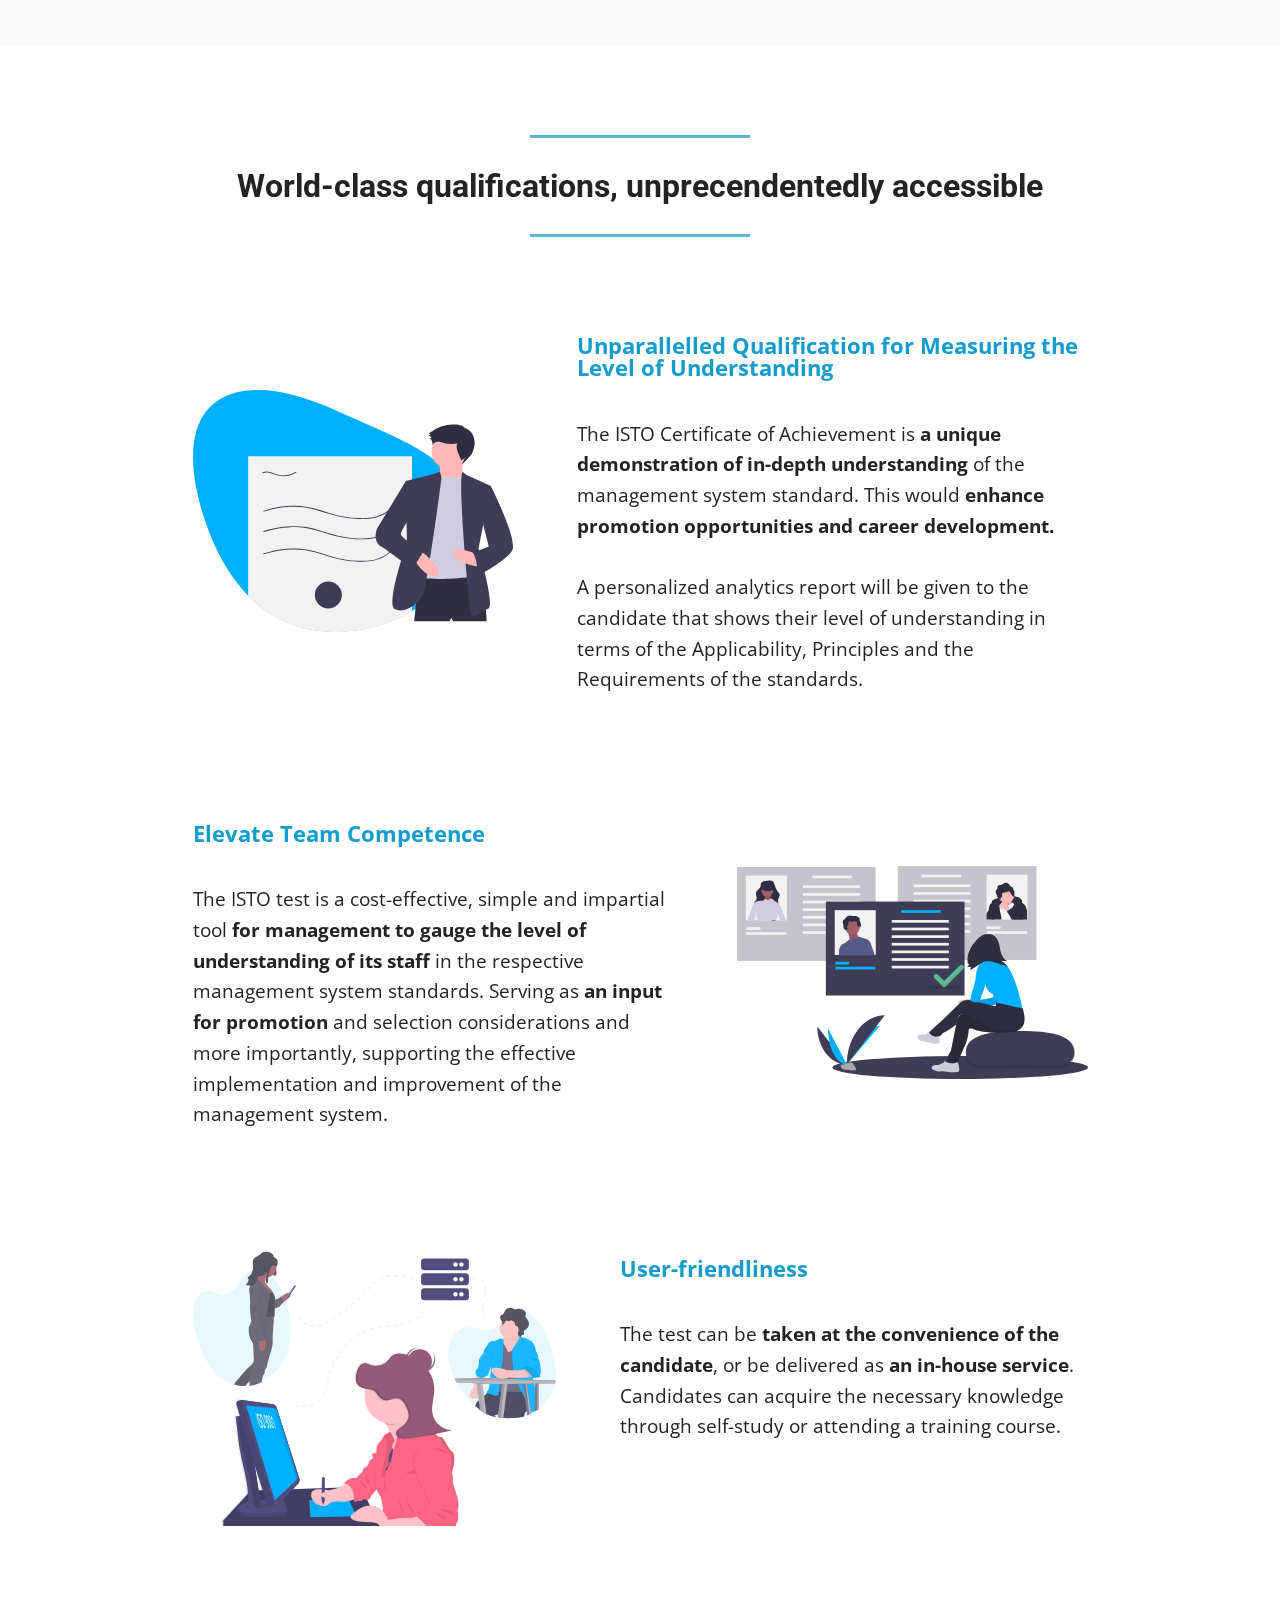
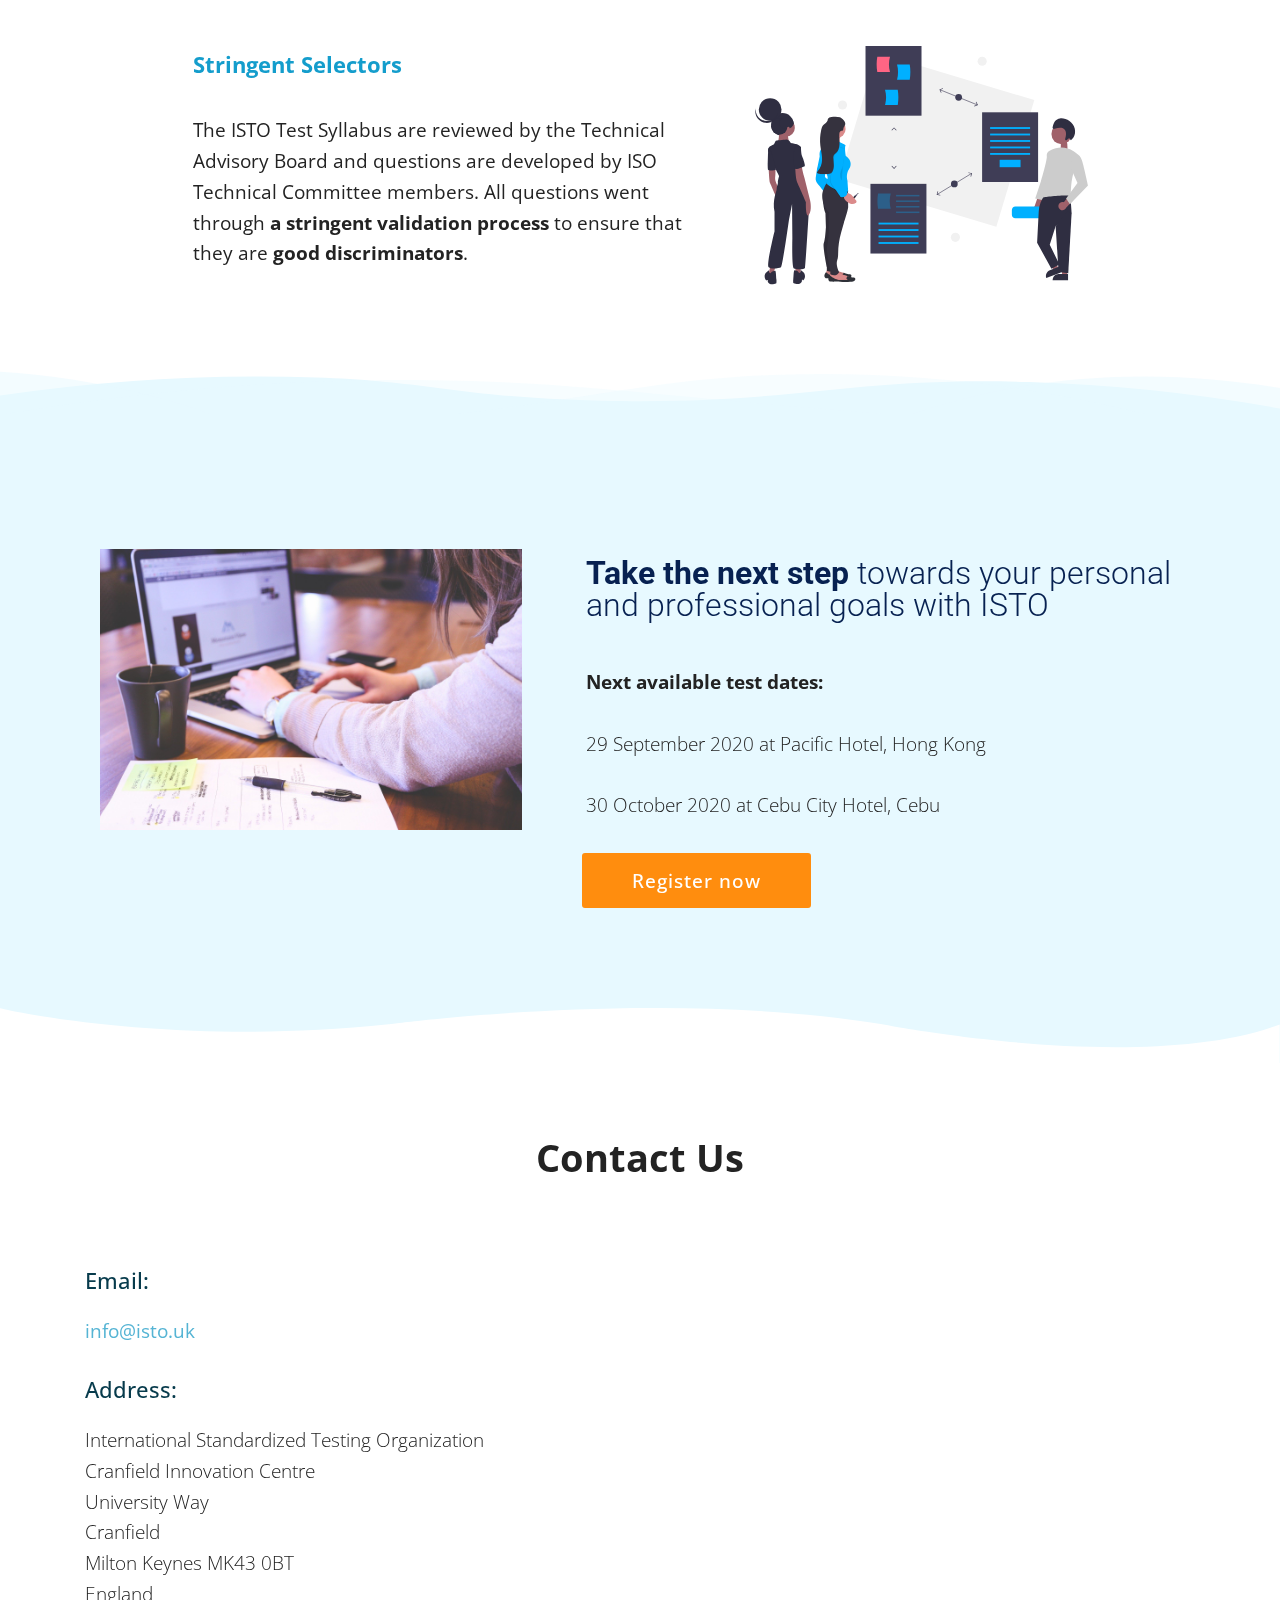
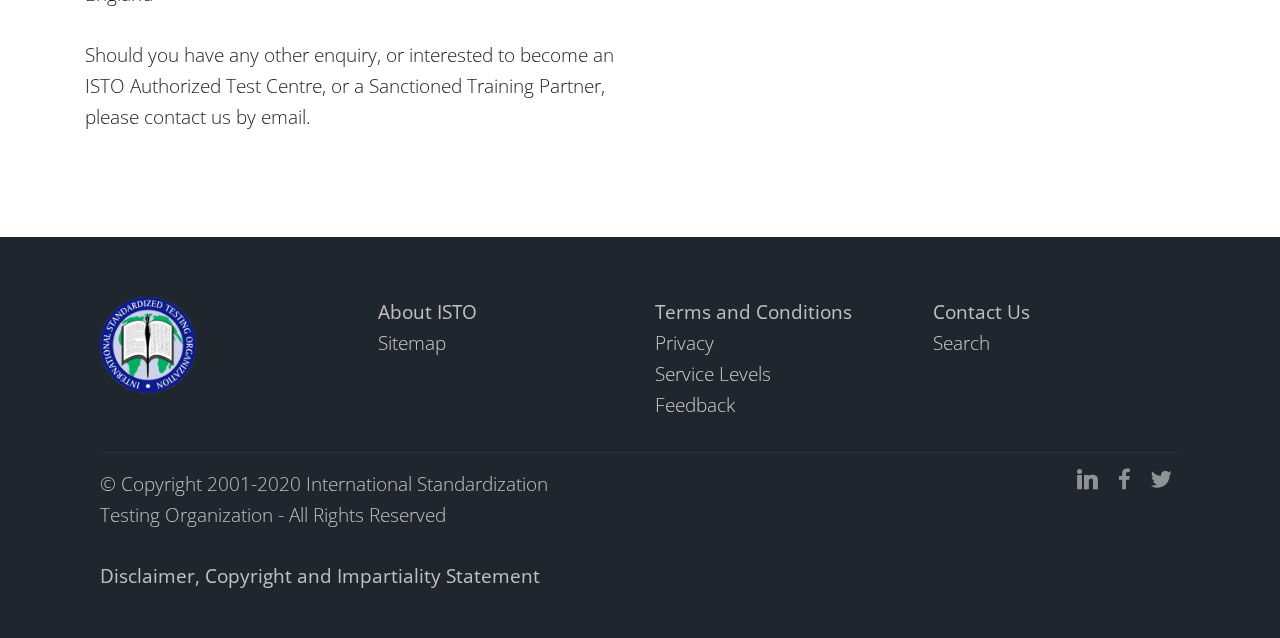
==== commit 7c329c41: "col-10 update on first page" ====
--- a/index.html
+++ b/index.html
@@ -67,7 +67,7 @@
 
 </section>
 
-<section class="engine"><a href="https://mobirise.info/l">free web templates</a></section><section class="header5 cid-s11t3XRa7o mbr-fullscreen mbr-parallax-background" id="home">
+<section class="engine"><a href="https://mobirise.info/z">best free css templates</a></section><section class="header5 cid-s11t3XRa7o mbr-fullscreen mbr-parallax-background" id="home">
 
     
 
@@ -198,9 +198,9 @@
     
     <div class="container">
         <div class="media-container-row">
-            <div class="col-12 col-md-9">
+            <div class="col-12 col-md-10">
                 <div class="media-container-row">
-                    <div class="mbr-figure" style="width: 75%;">
+                    <div class="mbr-figure" style="width: 70%;">
                       <img src="assets/images/undraw-certificate-343v-1.svg" alt="Mobirise" title="">  
                     </div>
                     <div class="media-content">
@@ -221,7 +221,7 @@
     
     <div class="container">
         <div class="media-container-row">
-            <div class="col-12 col-md-9">
+            <div class="col-12 col-md-10">
                 <div class="media-container-row">
                     <div class="mbr-figure" style="width: 80%;">
                       <img src="assets/images/undraw-hire-te5y.svg" alt="Mobirise" title="">  
@@ -244,7 +244,7 @@
     
     <div class="container">
         <div class="media-container-row">
-            <div class="col-12 col-md-9">
+            <div class="col-12 col-md-10">
                 <div class="media-container-row">
                     <div class="mbr-figure" style="width: 85%;">
                       <img src="assets/images/userfriendly.svg" alt="Mobirise" title="">  
@@ -267,7 +267,7 @@
     
     <div class="container">
         <div class="media-container-row">
-            <div class="col-12 col-md-9">
+            <div class="col-12 col-md-10">
                 <div class="media-container-row">
                     <div class="mbr-figure" style="width: 75%;">
                       <img src="assets/images/process-svg-1.svg" alt="Mobirise" title="">  
